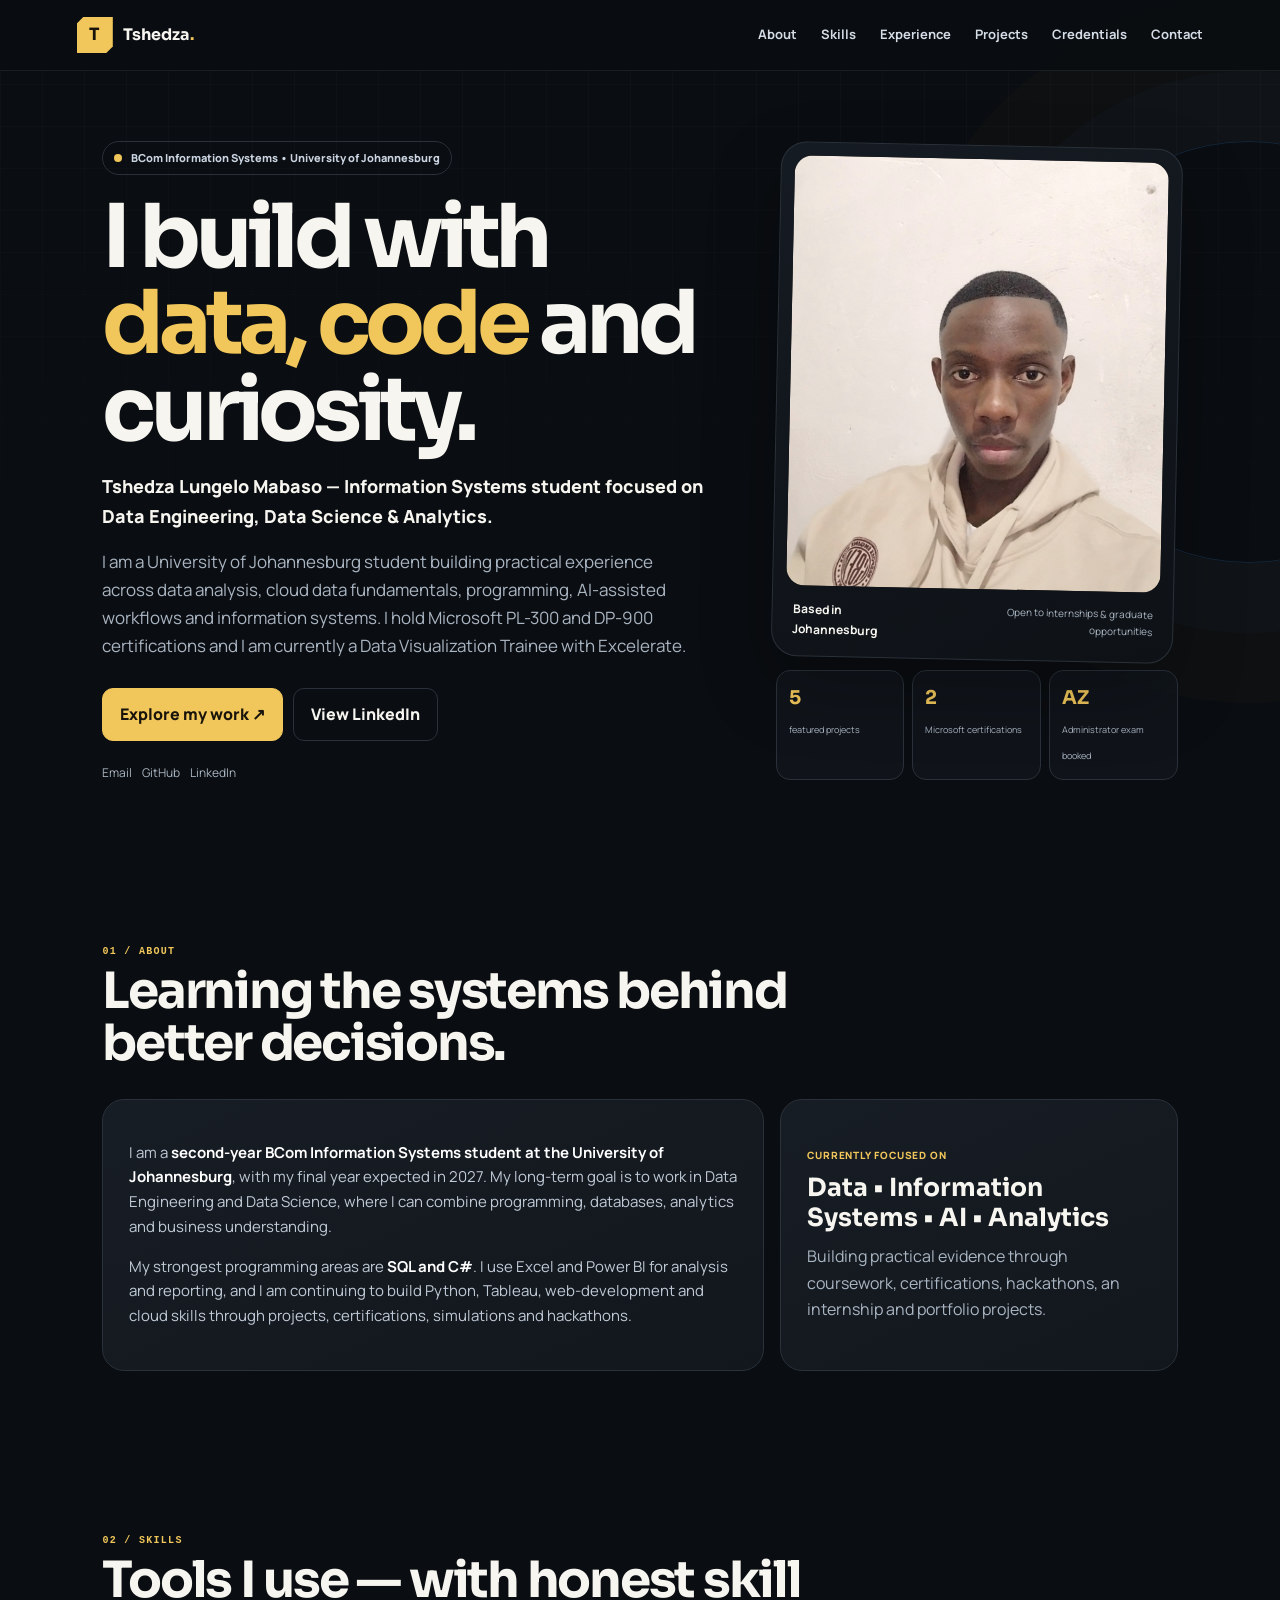
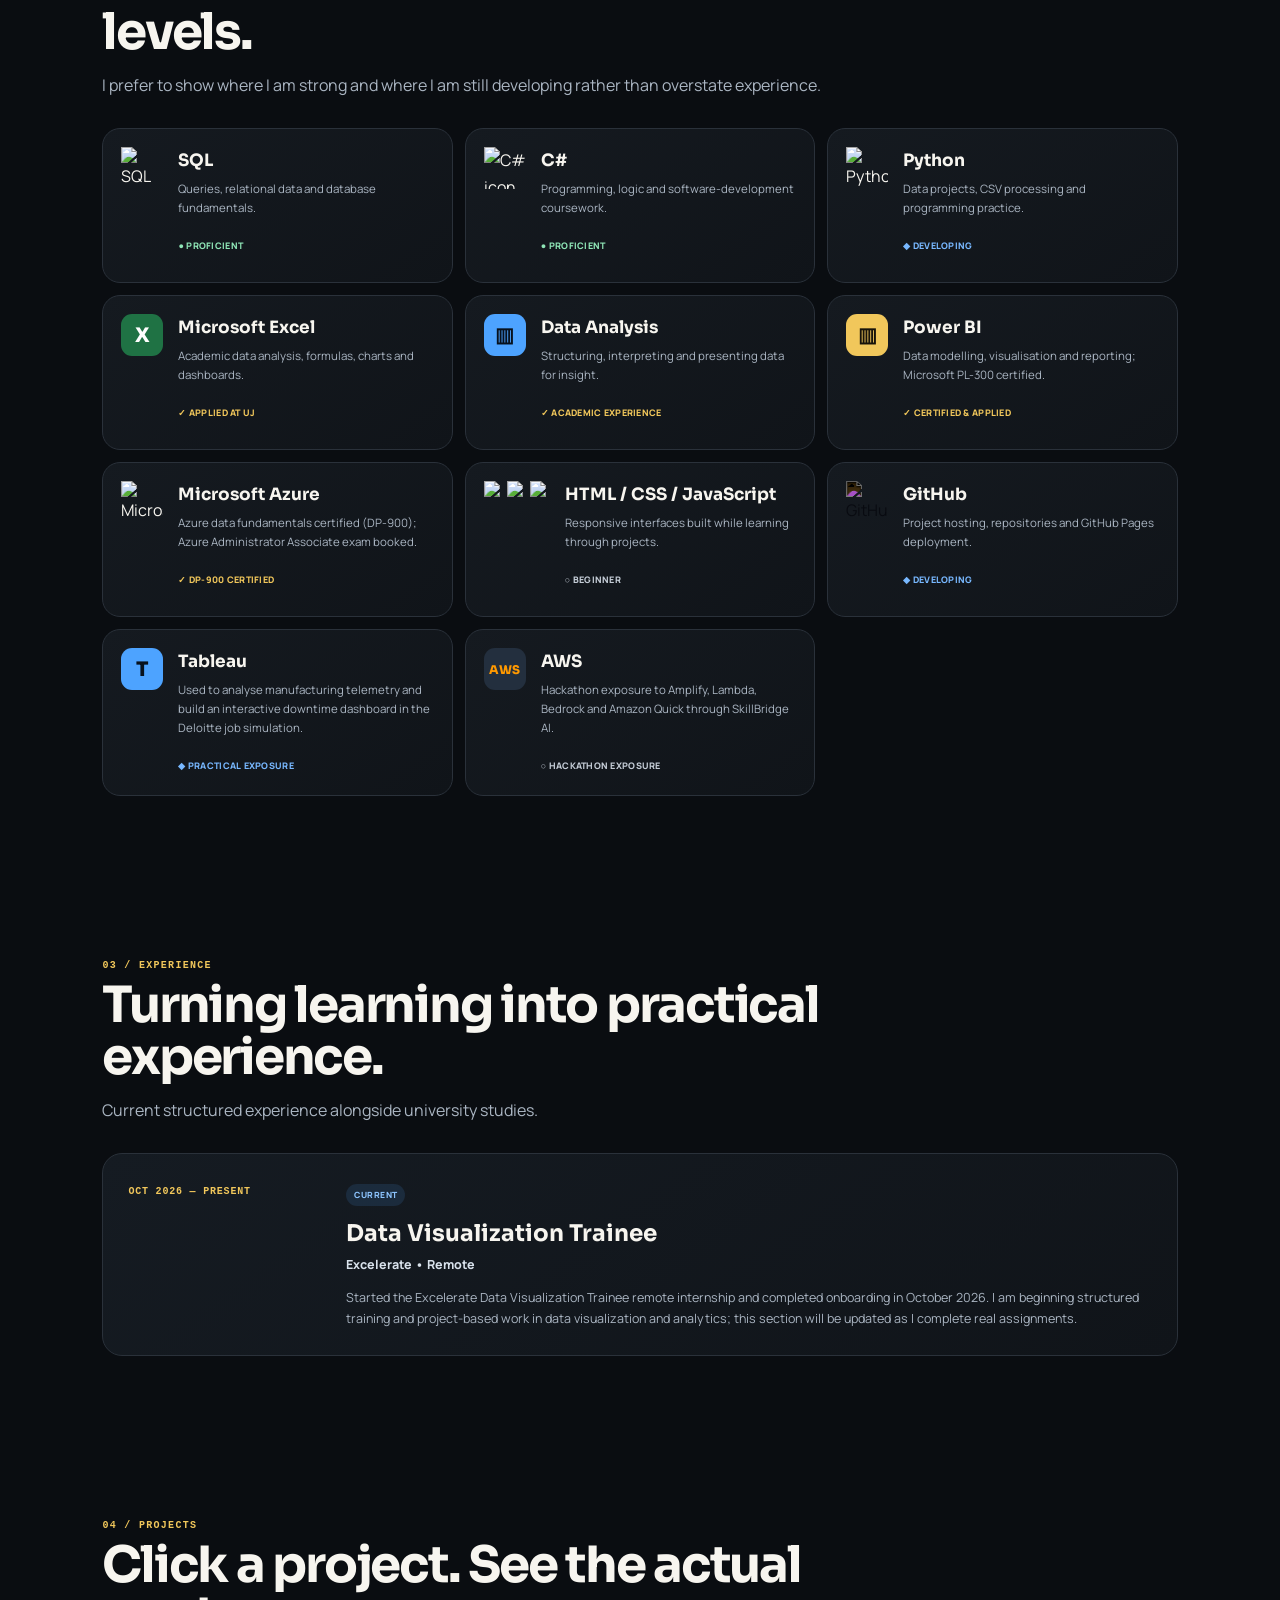
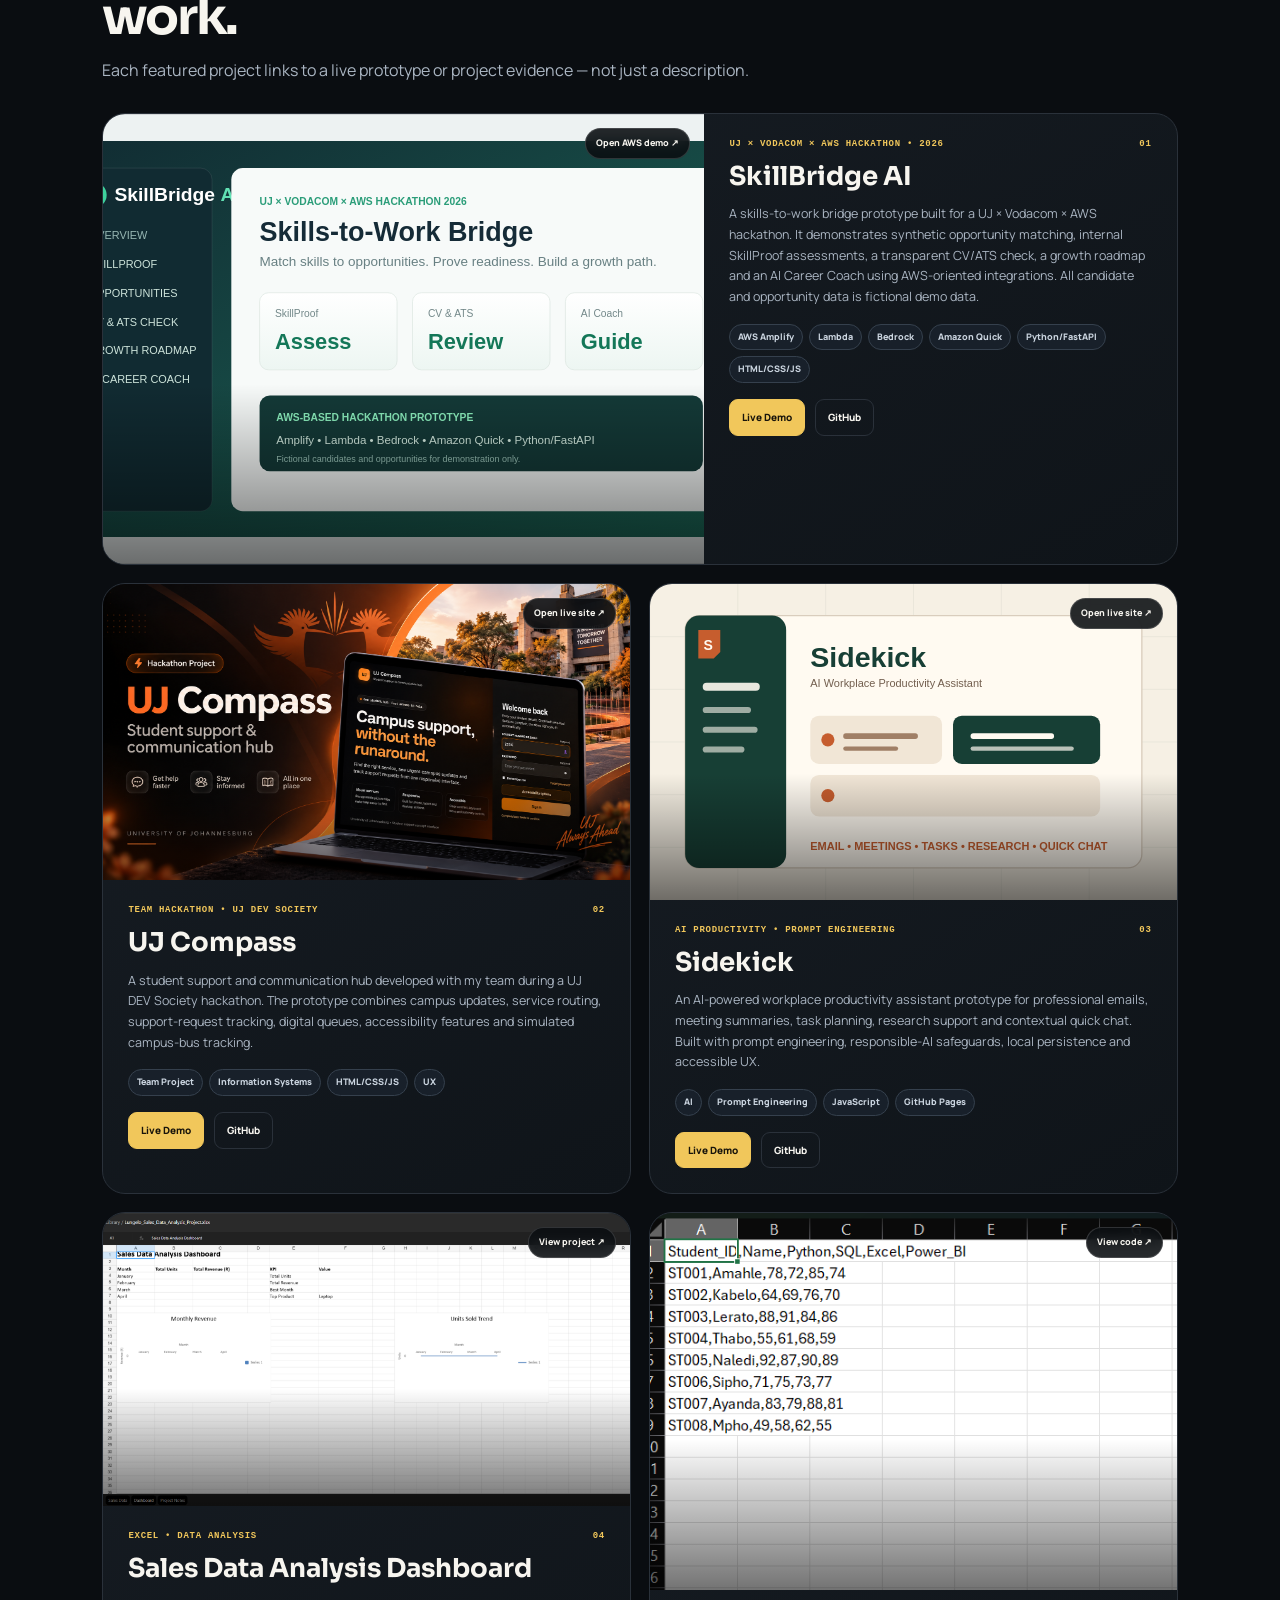
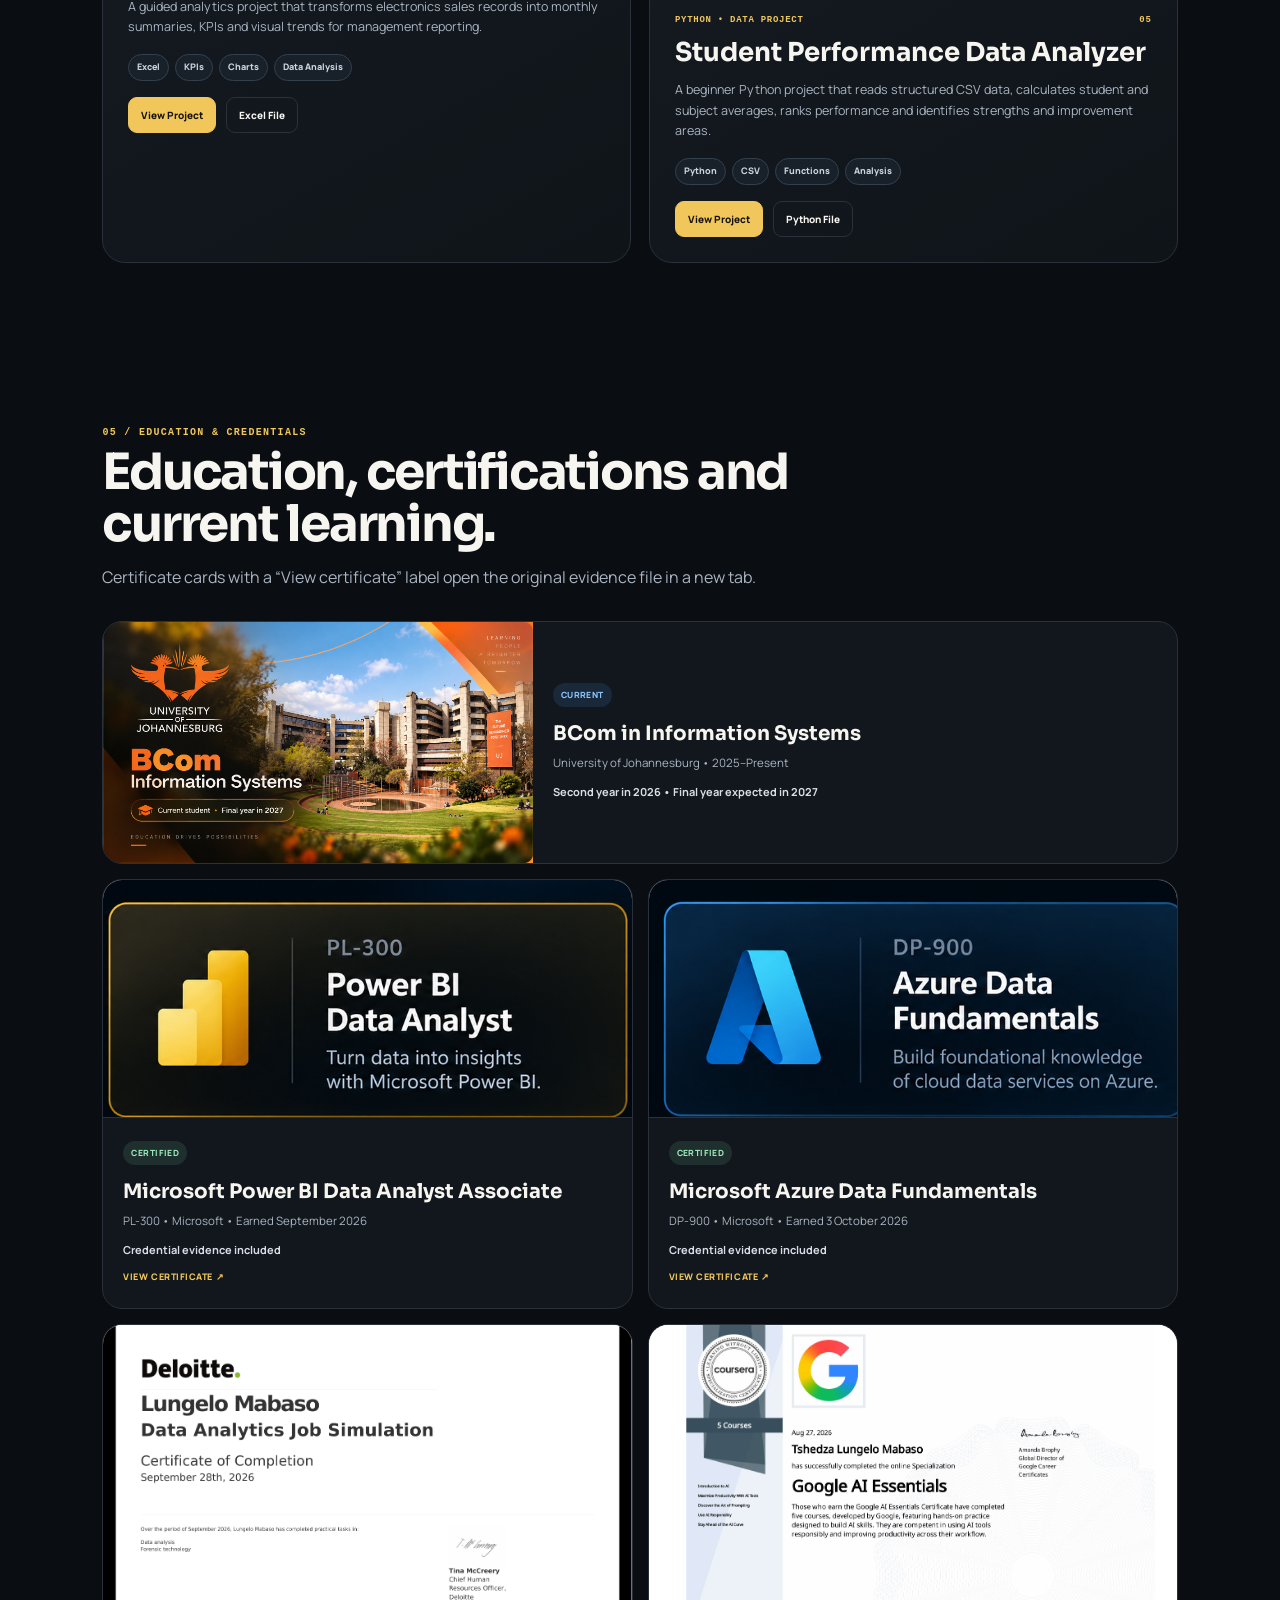
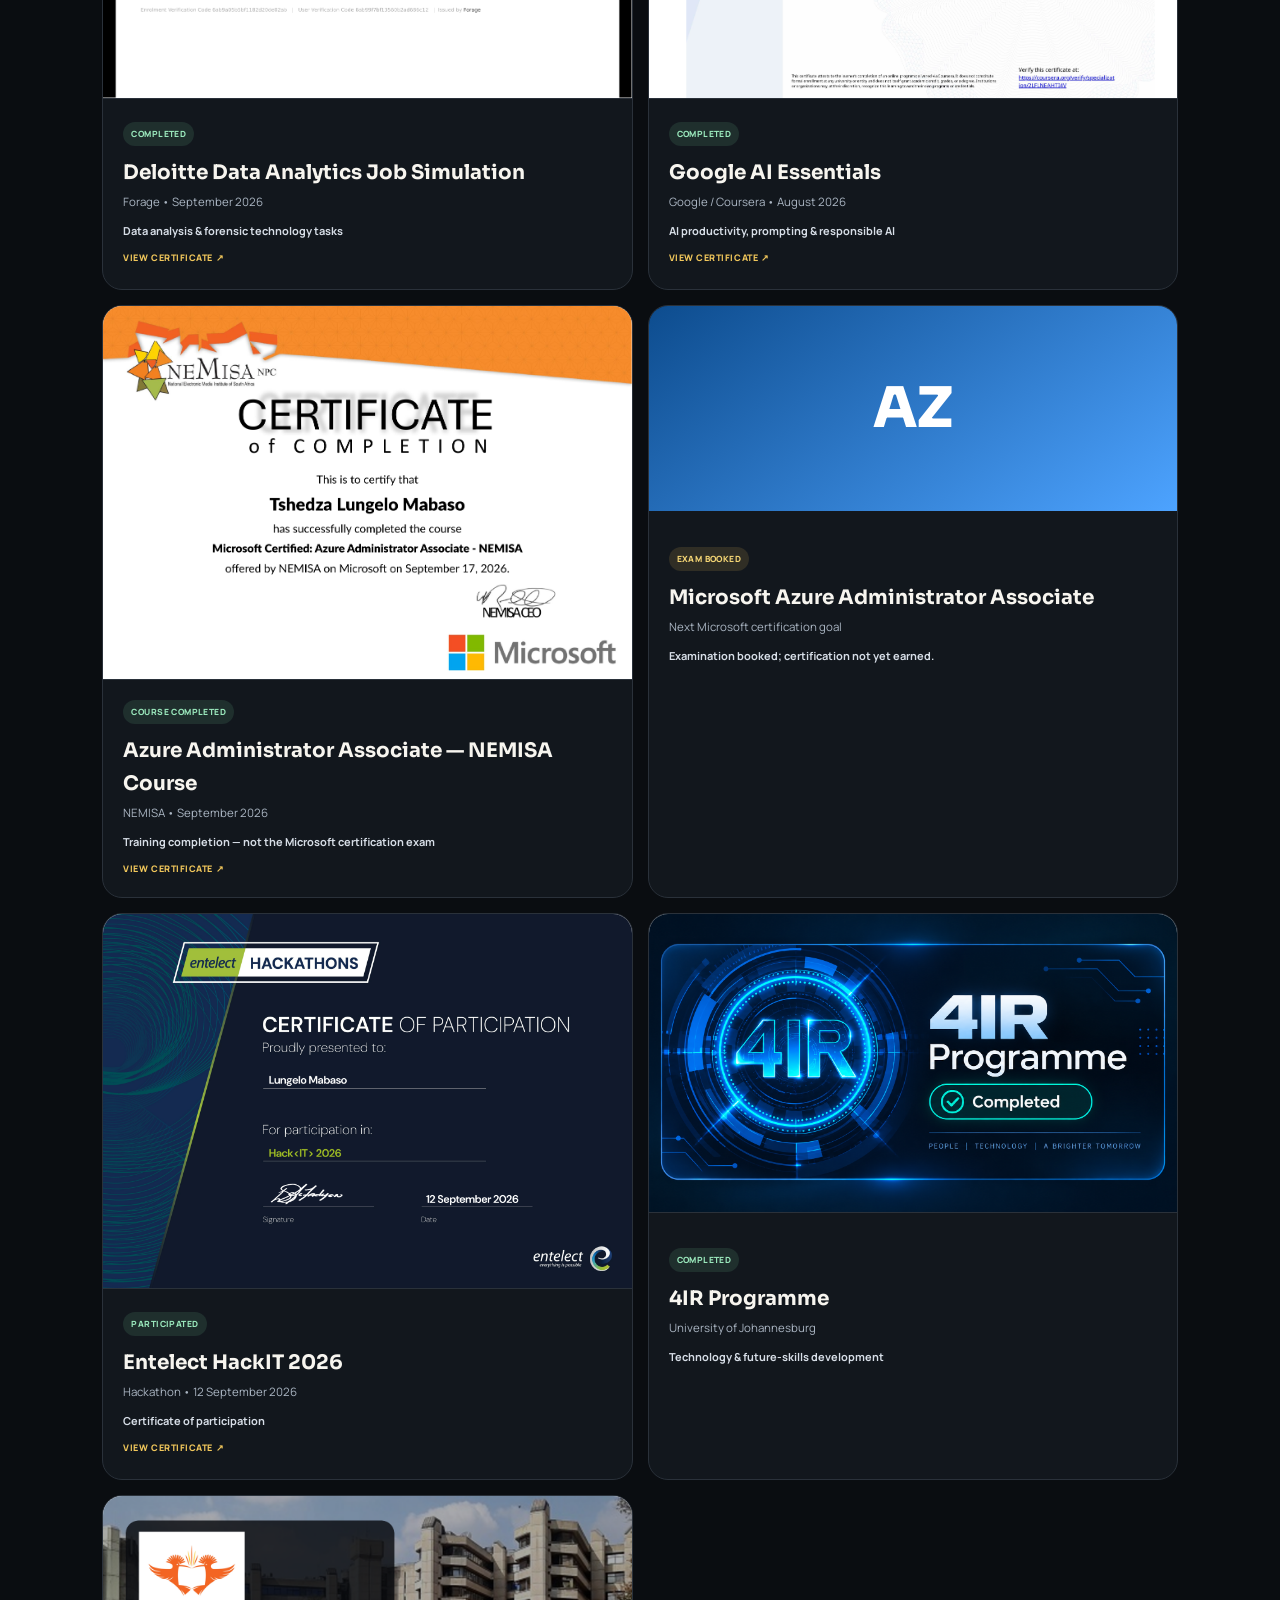
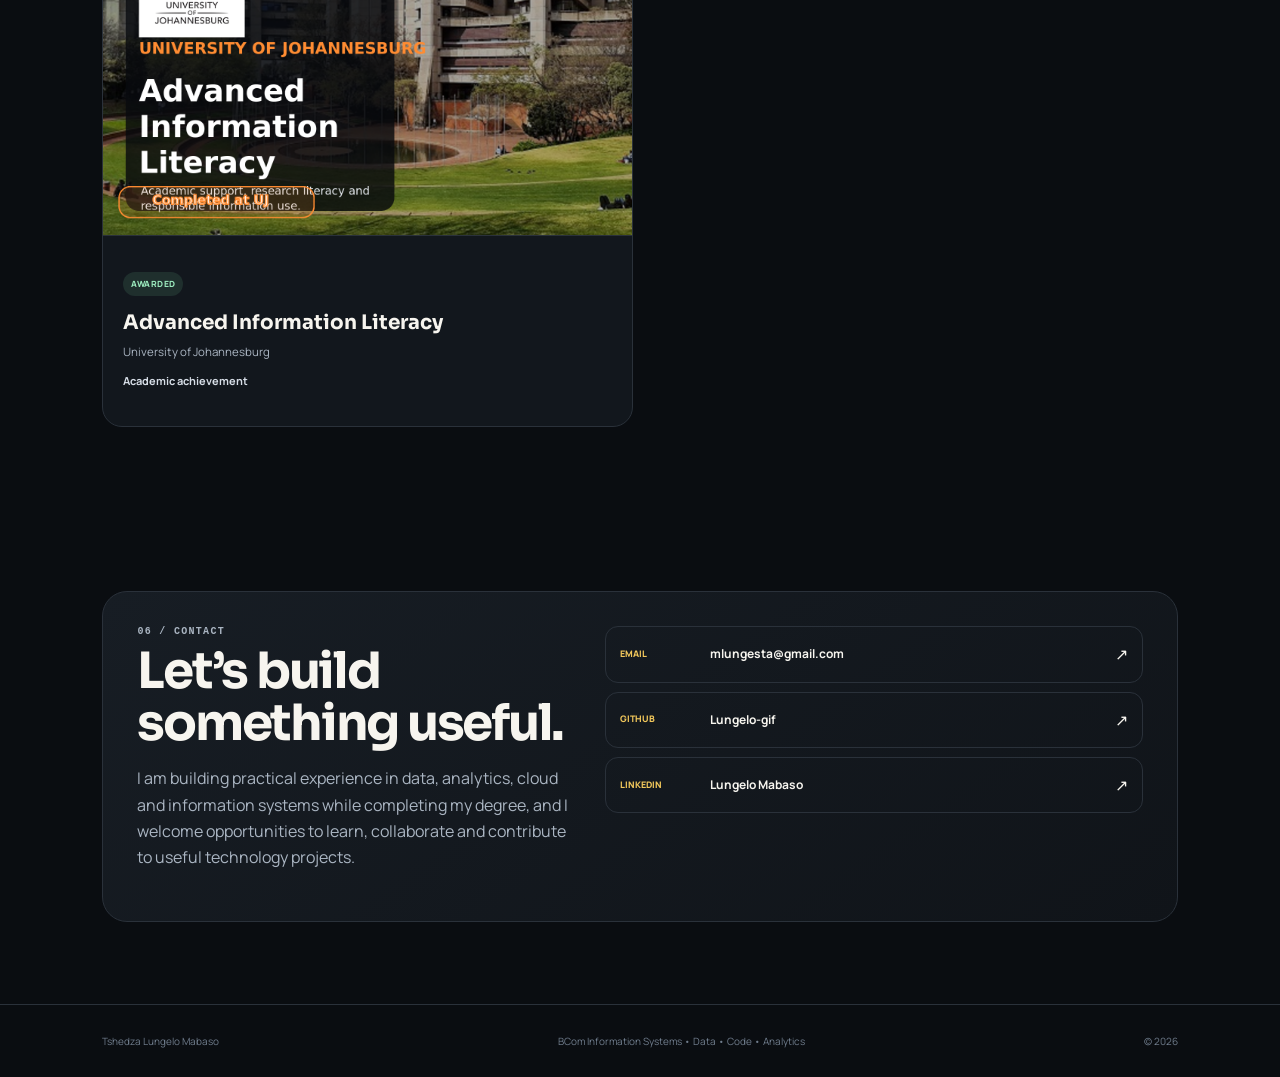
==== index.html @ 4042a11e "Update portfolio with SkillBridge, certifications and internship" ====
<!DOCTYPE html>
<html lang="en">
<head>
<meta charset="UTF-8">
<meta name="viewport" content="width=device-width, initial-scale=1.0">
<meta name="description" content="Portfolio of Tshedza Lungelo Mabaso, BCom Information Systems student and aspiring Data Engineer and Data Scientist.">
<title>Tshedza Lungelo Mabaso | Data & Technology Portfolio</title>
<link rel="preconnect" href="https://fonts.googleapis.com">
<link rel="preconnect" href="https://fonts.gstatic.com" crossorigin>
<link href="https://fonts.googleapis.com/css2?family=Manrope:wght@400;500;600;700;800&family=Sora:wght@600;700&display=swap" rel="stylesheet">
<link rel="stylesheet" href="style.css">
<script defer src="script.js"></script>
</head>
<body>
<div class="page-grid" aria-hidden="true"></div>
<nav class="nav" aria-label="Primary navigation">
  <a class="brand" href="#home" aria-label="Tshedza Lungelo Mabaso home"><span class="brand-mark">T</span><span class="brand-copy">Tshedza<span>.</span></span></a>
  <button class="menu-btn" id="menuBtn" aria-label="Open navigation" aria-expanded="false">☰</button>
  <div class="links" id="navLinks">
    <a href="#about">About</a><a href="#skills">Skills</a><a href="#experience">Experience</a><a href="#projects">Projects</a><a href="#education">Credentials</a><a href="#contact">Contact</a>
  </div>
</nav>

<header class="hero" id="home">
  <div class="hero-text">
    <div class="hero-kicker"><span></span>BCom Information Systems • University of Johannesburg</div>
    <h1>I build with <em>data, code</em> and curiosity.</h1>
    <p class="hero-role">Tshedza Lungelo Mabaso — Information Systems student focused on Data Engineering, Data Science & Analytics.</p>
    <p class="lead">I am a University of Johannesburg student building practical experience across data analysis, cloud data fundamentals, programming, AI-assisted workflows and information systems. I hold Microsoft PL-300 and DP-900 certifications and I am currently a Data Visualization Trainee with Excelerate.</p>
    <div class="hero-actions"><a class="btn" href="#projects">Explore my work ↗</a><a class="btn secondary" href="https://www.linkedin.com/in/lungelo-mabaso-3bb61b306/" target="_blank" rel="noopener">View LinkedIn</a></div>
    <div class="social-row"><a href="mailto:mlungesta@gmail.com">Email</a><a href="https://github.com/Lungelo-gif" target="_blank" rel="noopener">GitHub</a><a href="https://www.linkedin.com/in/lungelo-mabaso-3bb61b306/" target="_blank" rel="noopener">LinkedIn</a></div>
  </div>
  <div class="hero-side">
    <div class="portrait-card"><div class="portrait-frame"><img src="assets/profile.jpg" alt="Tshedza Lungelo Mabaso"></div><div class="portrait-caption"><b>Based in Johannesburg</b><span>Open to internships & graduate opportunities</span></div></div>
    <div class="hero-stats"><div><b>5</b><span>featured projects</span></div><div><b>2</b><span>Microsoft certifications</span></div><div><b>AZ</b><span>Administrator exam booked</span></div></div>
  </div>
</header>

<main>
<section id="about">
  <div class="section-heading"><p class="eyebrow">01 / ABOUT</p><h2>Learning the systems behind better decisions.</h2></div>
  <div class="about-grid"><div class="panel large"><p>I am a <strong>second-year BCom Information Systems student at the University of Johannesburg</strong>, with my final year expected in 2027. My long-term goal is to work in Data Engineering and Data Science, where I can combine programming, databases, analytics and business understanding.</p><p>My strongest programming areas are <strong>SQL and C#</strong>. I use Excel and Power BI for analysis and reporting, and I am continuing to build Python, Tableau, web-development and cloud skills through projects, certifications, simulations and hackathons.</p></div><div class="about-note"><span>Currently focused on</span><b>Data • Information Systems • AI • Analytics</b><p>Building practical evidence through coursework, certifications, hackathons, an internship and portfolio projects.</p></div></div>
</section>

<section id="skills">
  <div class="section-heading"><p class="eyebrow">02 / SKILLS</p><h2>Tools I use — with honest skill levels.</h2><p class="section-copy">I prefer to show where I am strong and where I am still developing rather than overstate experience.</p></div>
  <div class="skills-grid">
    <article class="skill-card"><img src="https://cdn.jsdelivr.net/gh/devicons/devicon@latest/icons/microsoftsqlserver/microsoftsqlserver-original.svg" alt="SQL icon"><div><h3>SQL</h3><p>Queries, relational data and database fundamentals.</p><span class="level strong">● Proficient</span></div></article>
    <article class="skill-card"><img src="https://cdn.jsdelivr.net/gh/devicons/devicon@latest/icons/csharp/csharp-original.svg" alt="C# icon"><div><h3>C#</h3><p>Programming, logic and software-development coursework.</p><span class="level strong">● Proficient</span></div></article>
    <article class="skill-card"><img src="https://cdn.jsdelivr.net/gh/devicons/devicon@latest/icons/python/python-original.svg" alt="Python icon"><div><h3>Python</h3><p>Data projects, CSV processing and programming practice.</p><span class="level developing">◆ Developing</span></div></article>
    <article class="skill-card"><div class="skill-symbol excel">X</div><div><h3>Microsoft Excel</h3><p>Academic data analysis, formulas, charts and dashboards.</p><span class="level applied">✓ Applied at UJ</span></div></article>
    <article class="skill-card"><div class="skill-symbol chart">▥</div><div><h3>Data Analysis</h3><p>Structuring, interpreting and presenting data for insight.</p><span class="level applied">✓ Academic experience</span></div></article>
    <article class="skill-card"><div class="skill-symbol powerbi">▥</div><div><h3>Power BI</h3><p>Data modelling, visualisation and reporting; Microsoft PL-300 certified.</p><span class="level applied">✓ Certified & applied</span></div></article>
    <article class="skill-card"><img src="https://cdn.jsdelivr.net/gh/devicons/devicon@latest/icons/azure/azure-original.svg" alt="Microsoft Azure icon"><div><h3>Microsoft Azure</h3><p>Azure data fundamentals certified (DP-900); Azure Administrator Associate exam booked.</p><span class="level applied">✓ DP-900 certified</span></div></article>
    <article class="skill-card"><div class="web-stack"><img src="https://cdn.jsdelivr.net/gh/devicons/devicon@latest/icons/html5/html5-original.svg" alt="HTML"><img src="https://cdn.jsdelivr.net/gh/devicons/devicon@latest/icons/css3/css3-original.svg" alt="CSS"><img src="https://cdn.jsdelivr.net/gh/devicons/devicon@latest/icons/javascript/javascript-original.svg" alt="JavaScript"></div><div><h3>HTML / CSS / JavaScript</h3><p>Responsive interfaces built while learning through projects.</p><span class="level beginner">○ Beginner</span></div></article>
    <article class="skill-card"><img src="https://cdn.jsdelivr.net/gh/devicons/devicon@latest/icons/github/github-original.svg" alt="GitHub icon" class="invert"><div><h3>GitHub</h3><p>Project hosting, repositories and GitHub Pages deployment.</p><span class="level developing">◆ Developing</span></div></article>
    <article class="skill-card"><div class="skill-symbol chart">T</div><div><h3>Tableau</h3><p>Used to analyse manufacturing telemetry and build an interactive downtime dashboard in the Deloitte job simulation.</p><span class="level developing">◆ Practical exposure</span></div></article>
    <article class="skill-card"><div class="skill-symbol aws">AWS</div><div><h3>AWS</h3><p>Hackathon exposure to Amplify, Lambda, Bedrock and Amazon Quick through SkillBridge AI.</p><span class="level beginner">○ Hackathon exposure</span></div></article>
  </div>
</section>

<section id="experience">
  <div class="section-heading"><p class="eyebrow">03 / EXPERIENCE</p><h2>Turning learning into practical experience.</h2><p class="section-copy">Current structured experience alongside university studies.</p></div>
  <div class="experience-list">
    <article class="experience-card"><div class="experience-time">OCT 2026 — PRESENT</div><div><span class="status current">Current</span><h3>Data Visualization Trainee</h3><p class="experience-org">Excelerate • Remote</p><p>Started the Excelerate Data Visualization Trainee remote internship and completed onboarding in October 2026. I am beginning structured training and project-based work in data visualization and analytics; this section will be updated as I complete real assignments.</p></div></article>
  </div>
</section>

<section id="projects">
  <div class="section-heading"><p class="eyebrow">04 / PROJECTS</p><h2>Click a project. See the actual work.</h2><p class="section-copy">Each featured project links to a live prototype or project evidence — not just a description.</p></div>
  <div class="project-grid">
    <article class="project-card featured"><a class="project-media" href="https://main.dgjytvhyaiz2d.amplifyapp.com" target="_blank" rel="noopener"><img src="assets/project-skillbridge.svg" alt="SkillBridge AI hackathon prototype"><span class="open-chip">Open AWS demo ↗</span></a><div class="project-body"><div class="project-top"><span>UJ × VODACOM × AWS HACKATHON • 2026</span><span>01</span></div><h3>SkillBridge AI</h3><p>A skills-to-work bridge prototype built for a UJ × Vodacom × AWS hackathon. It demonstrates synthetic opportunity matching, internal SkillProof assessments, a transparent CV/ATS check, a growth roadmap and an AI Career Coach using AWS-oriented integrations. All candidate and opportunity data is fictional demo data.</p><div class="badges"><span>AWS Amplify</span><span>Lambda</span><span>Bedrock</span><span>Amazon Quick</span><span>Python/FastAPI</span><span>HTML/CSS/JS</span></div><div class="project-actions"><a href="https://main.dgjytvhyaiz2d.amplifyapp.com" target="_blank" rel="noopener">Live Demo</a><a class="ghost-link" href="https://github.com/Lungelo-gif/skillbridge-ai" target="_blank" rel="noopener">GitHub</a></div></div></article>

    <article class="project-card"><a class="project-media" href="https://lungelo-gif.github.io/uj-compass/" target="_blank" rel="noopener"><img src="assets/project-uj-compass.png" alt="UJ Compass student support prototype"><span class="open-chip">Open live site ↗</span></a><div class="project-body"><div class="project-top"><span>TEAM HACKATHON • UJ DEV SOCIETY</span><span>02</span></div><h3>UJ Compass</h3><p>A student support and communication hub developed with my team during a UJ DEV Society hackathon. The prototype combines campus updates, service routing, support-request tracking, digital queues, accessibility features and simulated campus-bus tracking.</p><div class="badges"><span>Team Project</span><span>Information Systems</span><span>HTML/CSS/JS</span><span>UX</span></div><div class="project-actions"><a href="https://lungelo-gif.github.io/uj-compass/" target="_blank" rel="noopener">Live Demo</a><a class="ghost-link" href="https://github.com/Lungelo-gif/uj-compass" target="_blank" rel="noopener">GitHub</a></div></div></article>

    <article class="project-card"><a class="project-media" href="https://lungelo-gif.github.io/sidekick-ai-productivity-assistant/" target="_blank" rel="noopener"><img src="assets/project-sidekick.svg" alt="Sidekick workplace productivity assistant"><span class="open-chip">Open live site ↗</span></a><div class="project-body"><div class="project-top"><span>AI PRODUCTIVITY • PROMPT ENGINEERING</span><span>03</span></div><h3>Sidekick</h3><p>An AI-powered workplace productivity assistant prototype for professional emails, meeting summaries, task planning, research support and contextual quick chat. Built with prompt engineering, responsible-AI safeguards, local persistence and accessible UX.</p><div class="badges"><span>AI</span><span>Prompt Engineering</span><span>JavaScript</span><span>GitHub Pages</span></div><div class="project-actions"><a href="https://lungelo-gif.github.io/sidekick-ai-productivity-assistant/" target="_blank" rel="noopener">Live Demo</a><a class="ghost-link" href="https://github.com/Lungelo-gif/sidekick-ai-productivity-assistant" target="_blank" rel="noopener">GitHub</a></div></div></article>

    <article class="project-card"><a class="project-media" href="projects/sales-dashboard.html"><img src="assets/sales-dashboard-preview.png" alt="Excel sales analysis dashboard"><span class="open-chip">View project ↗</span></a><div class="project-body"><div class="project-top"><span>EXCEL • DATA ANALYSIS</span><span>04</span></div><h3>Sales Data Analysis Dashboard</h3><p>A guided analytics project that transforms electronics sales records into monthly summaries, KPIs and visual trends for management reporting.</p><div class="badges"><span>Excel</span><span>KPIs</span><span>Charts</span><span>Data Analysis</span></div><div class="project-actions"><a href="projects/sales-dashboard.html">View Project</a><a class="ghost-link" href="projects/sales-dashboard/Lungelo_Sales_Data_Analysis_Project.xlsx">Excel File</a></div></div></article>

    <article class="project-card"><a class="project-media" href="projects/student-analyzer.html"><img src="assets/student-analyzer-data-preview.png" alt="Student performance analyzer data preview"><span class="open-chip">View code ↗</span></a><div class="project-body"><div class="project-top"><span>PYTHON • DATA PROJECT</span><span>05</span></div><h3>Student Performance Data Analyzer</h3><p>A beginner Python project that reads structured CSV data, calculates student and subject averages, ranks performance and identifies strengths and improvement areas.</p><div class="badges"><span>Python</span><span>CSV</span><span>Functions</span><span>Analysis</span></div><div class="project-actions"><a href="projects/student-analyzer.html">View Project</a><a class="ghost-link" href="projects/student-analyzer/student_analyzer.py">Python File</a></div></div></article>
  </div>
</section>

<section id="education">
  <div class="section-heading"><p class="eyebrow">05 / EDUCATION & CREDENTIALS</p><h2>Education, certifications and current learning.</h2><p class="section-copy">Certificate cards with a “View certificate” label open the original evidence file in a new tab.</p></div>
  <div class="credential-grid">
    <article class="credential-card wide"><img src="assets/education-uj.png" alt="University of Johannesburg education card"><div class="credential-copy"><span class="status current">Current</span><h3>BCom in Information Systems</h3><p>University of Johannesburg • 2025–Present</p><b>Second year in 2026 • Final year expected in 2027</b></div></article>

    <a class="credential-card credential-link" href="certificates/microsoft-pl300-power-bi-data-analyst-associate.pdf" target="_blank" rel="noopener"><img src="assets/credential-pl300.png" alt="Microsoft Power BI Data Analyst Associate credential"><div class="credential-copy"><span class="status complete">Certified</span><h3>Microsoft Power BI Data Analyst Associate</h3><p>PL-300 • Microsoft • Earned September 2026</p><b>Credential evidence included</b><span class="view-proof">View certificate ↗</span></div></a>

    <a class="credential-card credential-link" href="certificates/microsoft-dp900-azure-data-fundamentals.pdf" target="_blank" rel="noopener"><img src="assets/credential-dp900.png" alt="Microsoft Azure Data Fundamentals credential"><div class="credential-copy"><span class="status complete">Certified</span><h3>Microsoft Azure Data Fundamentals</h3><p>DP-900 • Microsoft • Earned 3 October 2026</p><b>Credential evidence included</b><span class="view-proof">View certificate ↗</span></div></a>

    <a class="credential-card credential-link" href="certificates/deloitte-data-analytics-job-simulation.pdf" target="_blank" rel="noopener"><img src="assets/credential-deloitte.png" alt="Deloitte Data Analytics Job Simulation certificate"><div class="credential-copy"><span class="status complete">Completed</span><h3>Deloitte Data Analytics Job Simulation</h3><p>Forage • September 2026</p><b>Data analysis & forensic technology tasks</b><span class="view-proof">View certificate ↗</span></div></a>

    <a class="credential-card credential-link" href="certificates/google-ai-essentials-professional-certificate.pdf" target="_blank" rel="noopener"><img src="assets/credential-google-ai.png" alt="Google AI Essentials professional certificate"><div class="credential-copy"><span class="status complete">Completed</span><h3>Google AI Essentials</h3><p>Google / Coursera • August 2026</p><b>AI productivity, prompting & responsible AI</b><span class="view-proof">View certificate ↗</span></div></a>

    <a class="credential-card credential-link" href="certificates/nemisa-azure-administrator-associate-course.pdf" target="_blank" rel="noopener"><img src="assets/credential-nemisa-azadmin.png" alt="NEMISA Azure Administrator Associate course certificate"><div class="credential-copy"><span class="status complete">Course completed</span><h3>Azure Administrator Associate — NEMISA Course</h3><p>NEMISA • September 2026</p><b>Training completion — not the Microsoft certification exam</b><span class="view-proof">View certificate ↗</span></div></a>

    <article class="credential-card exam-card"><div class="exam-icon">AZ</div><div class="credential-copy"><span class="status progress">Exam booked</span><h3>Microsoft Azure Administrator Associate</h3><p>Next Microsoft certification goal</p><b>Examination booked; certification not yet earned.</b></div></article>

    <a class="credential-card credential-link" href="certificates/entelect-hackit-2026-participation.png" target="_blank" rel="noopener"><img src="assets/credential-hackit.png" alt="Entelect HackIT 2026 certificate of participation"><div class="credential-copy"><span class="status complete">Participated</span><h3>Entelect HackIT 2026</h3><p>Hackathon • 12 September 2026</p><b>Certificate of participation</b><span class="view-proof">View certificate ↗</span></div></a>

    <article class="credential-card"><img src="assets/credential-4ir.png" alt="4IR programme completed badge"><div class="credential-copy"><span class="status complete">Completed</span><h3>4IR Programme</h3><p>University of Johannesburg</p><b>Technology & future-skills development</b></div></article>
    <article class="credential-card"><img src="assets/credential-ail.png" alt="Advanced Information Literacy card"><div class="credential-copy"><span class="status complete">Awarded</span><h3>Advanced Information Literacy</h3><p>University of Johannesburg</p><b>Academic achievement</b></div></article>
  </div>
</section>

<section id="contact"><div class="contact-panel"><div><p class="eyebrow">06 / CONTACT</p><h2>Let’s build something useful.</h2><p>I am building practical experience in data, analytics, cloud and information systems while completing my degree, and I welcome opportunities to learn, collaborate and contribute to useful technology projects.</p></div><div class="contact-links"><a href="mailto:mlungesta@gmail.com"><span>Email</span><b>mlungesta@gmail.com</b>↗</a><a href="https://github.com/Lungelo-gif" target="_blank" rel="noopener"><span>GitHub</span><b>Lungelo-gif</b>↗</a><a href="https://www.linkedin.com/in/lungelo-mabaso-3bb61b306/" target="_blank" rel="noopener"><span>LinkedIn</span><b>Lungelo Mabaso</b>↗</a></div></div></section>
</main>
<footer><span>Tshedza Lungelo Mabaso</span><span>BCom Information Systems • Data • Code • Analytics</span><span>© 2026</span></footer>
</body></html>
---- style.css ----
*{box-sizing:border-box}:root{--bg:#0a0d11;--bg2:#0f1318;--panel:#12171d;--panel2:#171d24;--line:#2a313a;--text:#f7f5ef;--muted:#aab5c2;--gold:#f1c75b;--blue:#4da3ff;--green:#78d8a7;--red:#ff8f78}html{scroll-behavior:smooth}body{margin:0;background:var(--bg);color:var(--text);font-family:Manrope,Segoe UI,Arial,sans-serif;line-height:1.65;overflow-x:hidden}.page-grid{position:fixed;inset:0;z-index:-1;pointer-events:none;background-image:linear-gradient(rgba(255,255,255,.025) 1px,transparent 1px),linear-gradient(90deg,rgba(255,255,255,.025) 1px,transparent 1px);background-size:42px 42px;mask-image:linear-gradient(to bottom,black,transparent 72%)}a{color:inherit}.nav{display:flex;align-items:center;justify-content:space-between;padding:17px 6%;position:sticky;top:0;z-index:50;background:rgba(10,13,17,.86);backdrop-filter:blur(18px);border-bottom:1px solid rgba(255,255,255,.07)}.brand{display:flex;align-items:center;gap:10px;text-decoration:none;font-family:Sora,sans-serif;font-weight:700}.brand-mark{display:grid;place-items:center;width:36px;height:36px;background:var(--gold);color:#17130a;clip-path:polygon(18% 0,100% 0,100% 82%,82% 100%,0 100%,0 18%);font-size:17px}.brand-copy span{color:var(--gold)}.links{display:flex;gap:24px}.links a{font-size:13px;color:#d4dce6;text-decoration:none;font-weight:700}.links a:hover{color:var(--gold)}.menu-btn{display:none;border:1px solid var(--line);background:var(--panel);color:var(--text);border-radius:10px;padding:8px 11px;font-size:18px}.hero{min-height:88vh;display:grid;grid-template-columns:1.2fr .8fr;gap:70px;align-items:center;padding:70px 8% 80px;position:relative}.hero::before{content:"";position:absolute;width:420px;height:420px;border:1px solid rgba(77,163,255,.16);border-radius:50%;right:-180px;top:70px;box-shadow:0 0 0 70px rgba(77,163,255,.025),0 0 0 140px rgba(241,199,91,.018);z-index:-1}.hero-kicker{display:inline-flex;align-items:center;gap:9px;border:1px solid var(--line);border-radius:999px;padding:7px 11px;color:#cbd5e2;font-size:11px;font-weight:800}.hero-kicker span{width:8px;height:8px;border-radius:50%;background:var(--gold)}h1,h2,h3{font-family:Sora,Manrope,sans-serif}.hero h1{font-size:clamp(50px,7vw,88px);line-height:.98;letter-spacing:-.06em;margin:20px 0 18px;max-width:940px}.hero h1 em{font-style:normal;color:var(--gold)}.hero-role{font-size:18px;font-weight:800;margin:0 0 10px}.lead{font-size:17px;color:var(--muted);max-width:760px}.hero-actions,.social-row,.project-actions{display:flex;gap:10px;flex-wrap:wrap}.hero-actions{margin-top:28px}.btn,.project-actions a{display:inline-flex;align-items:center;justify-content:center;padding:12px 17px;border-radius:11px;background:var(--gold);color:#18140b;text-decoration:none;font-weight:850;border:1px solid var(--gold)}.btn.secondary,.project-actions a.ghost-link{background:transparent;color:var(--text);border-color:var(--line)}.social-row{margin-top:22px}.social-row a{font-size:12px;color:var(--muted);text-decoration:none;border-bottom:1px solid transparent}.social-row a:hover{color:var(--gold);border-color:var(--gold)}.hero-side{max-width:450px;justify-self:end;width:100%}.portrait-card{border:1px solid var(--line);background:linear-gradient(160deg,#151b22,#0e1217);padding:13px;border-radius:26px;transform:rotate(1.2deg);box-shadow:0 30px 70px rgba(0,0,0,.25)}.portrait-frame{height:430px;overflow:hidden;border-radius:18px;background:#111}.portrait-frame img{width:100%;height:100%;object-fit:cover;display:block;filter:saturate(.9) contrast(1.04)}.portrait-caption{display:flex;justify-content:space-between;gap:16px;padding:14px 7px 3px}.portrait-caption b,.portrait-caption span{display:block}.portrait-caption b{font-size:12px}.portrait-caption span{font-size:10px;color:var(--muted);text-align:right}.hero-stats{display:grid;grid-template-columns:repeat(3,1fr);gap:8px;margin-top:10px}.hero-stats div{border:1px solid var(--line);background:rgba(18,23,29,.85);border-radius:14px;padding:12px}.hero-stats b{font-family:Sora,sans-serif;font-size:19px;color:var(--gold);display:block}.hero-stats span{font-size:9px;color:var(--muted)}main section{padding:82px 8%;scroll-margin-top:70px}.section-heading{max-width:840px;margin-bottom:30px}.eyebrow{color:var(--gold);font:800 10px ui-monospace,monospace;letter-spacing:.13em;margin:0 0 8px}.section-heading h2,.contact-panel h2{font-size:clamp(31px,4vw,50px);line-height:1.04;letter-spacing:-.045em;margin:0 0 14px}.section-copy{color:var(--muted);margin:0}.about-grid{display:grid;grid-template-columns:1.25fr .75fr;gap:16px}.panel,.about-note{border:1px solid var(--line);background:linear-gradient(155deg,var(--panel2),var(--panel));border-radius:22px;padding:26px}.panel p{color:#c0cad6;font-size:15px}.panel strong{color:#fff}.about-note{display:flex;flex-direction:column;justify-content:center}.about-note>span{color:var(--gold);font-size:10px;font-weight:850;text-transform:uppercase;letter-spacing:.08em}.about-note>b{font:700 25px/1.2 Sora,sans-serif;margin:10px 0}.about-note p{color:var(--muted);margin:0}.skills-grid{display:grid;grid-template-columns:repeat(3,minmax(0,1fr));gap:12px}.skill-card{display:flex;gap:15px;align-items:flex-start;border:1px solid var(--line);background:linear-gradient(145deg,#151a20,#101419);border-radius:18px;padding:18px;min-height:155px;transition:.2s}.skill-card:hover{transform:translateY(-3px);border-color:rgba(241,199,91,.42)}.skill-card>img,.skill-symbol{width:42px;height:42px;object-fit:contain;flex:0 0 42px}.skill-card .invert{filter:invert(1)}.skill-symbol{display:grid;place-items:center;border-radius:11px;font:800 20px Sora,sans-serif}.excel{background:#1f7244;color:#fff}.chart{background:#4da3ff;color:#07111d}.powerbi{background:#f1c75b;color:#17130a}.web-stack{display:grid;grid-template-columns:repeat(3,20px);gap:3px;width:66px;flex:0 0 66px}.web-stack img{width:20px;height:20px}.skill-card h3{margin:0 0 5px;font-size:17px}.skill-card p{margin:0 0 12px;color:var(--muted);font-size:11.5px}.level{font-size:9px;font-weight:850;letter-spacing:.03em;text-transform:uppercase}.level.strong{color:#8fe6b7}.level.developing{color:#78b8ff}.level.applied{color:#f1c75b}.level.beginner{color:#c4ccd6}.project-grid{display:grid;grid-template-columns:repeat(2,minmax(0,1fr));gap:18px}.project-card{overflow:hidden;border:1px solid var(--line);background:linear-gradient(150deg,var(--panel2),#0f1419);border-radius:23px;transition:.22s}.project-card:hover{transform:translateY(-4px);border-color:rgba(241,199,91,.42);box-shadow:0 26px 55px rgba(0,0,0,.22)}.project-card.featured{grid-column:1/-1;display:grid;grid-template-columns:1.12fr .88fr}.project-card.featured .project-media{min-height:450px}.project-media{position:relative;display:block;min-height:290px;overflow:hidden;background:#0d1116}.project-media img{width:100%;height:100%;min-height:inherit;object-fit:cover;display:block;transition:.35s}.project-media:hover img{transform:scale(1.025)}.project-media::after{content:"";position:absolute;inset:0;background:linear-gradient(180deg,transparent 60%,rgba(0,0,0,.55))}.open-chip{position:absolute;right:14px;top:14px;z-index:2;background:rgba(10,13,17,.88);border:1px solid rgba(255,255,255,.15);backdrop-filter:blur(8px);padding:7px 10px;border-radius:999px;font-size:9px;font-weight:800}.project-body{padding:25px}.project-top{display:flex;justify-content:space-between;gap:10px;color:var(--gold);font:800 9px ui-monospace,monospace;letter-spacing:.08em}.project-body h3{font-size:26px;line-height:1.15;margin:13px 0 8px}.project-body p{color:var(--muted);font-size:12.5px}.badges{display:flex;flex-wrap:wrap;gap:6px;margin:16px 0}.badges span{border:1px solid #35404d;background:#18202a;padding:5px 8px;border-radius:999px;color:#cbd5e0;font-size:9px;font-weight:800}.project-actions a{font-size:10px;padding:9px 12px;border-radius:9px}.credential-grid{display:grid;grid-template-columns:repeat(2,minmax(0,1fr));gap:15px}.credential-card{display:grid;grid-template-columns:190px 1fr;gap:0;overflow:hidden;border:1px solid var(--line);background:var(--panel);border-radius:20px}.credential-card.wide{grid-column:1/-1;grid-template-columns:40% 60%}.credential-card>img{width:100%;height:100%;min-height:205px;object-fit:cover}.credential-copy{padding:20px;display:flex;flex-direction:column;justify-content:center}.credential-copy h3{font-size:20px;margin:10px 0 4px}.credential-copy p{color:var(--muted);font-size:11.5px;margin:0 0 10px}.credential-copy b{font-size:11px;font-weight:700;color:#d7dee7}.status{align-self:flex-start;padding:5px 8px;border-radius:999px;font-size:8.5px;font-weight:850;text-transform:uppercase;letter-spacing:.05em}.status.current{background:rgba(77,163,255,.13);color:#8dc5ff}.status.complete{background:rgba(120,216,167,.12);color:#9ae8bc}.status.progress{background:rgba(241,199,91,.13);color:#f5d675}.contact-panel{display:grid;grid-template-columns:.9fr 1.1fr;gap:28px;align-items:start;border:1px solid var(--line);background:linear-gradient(145deg,#171d24,#101419);border-radius:25px;padding:34px}.contact-panel p{color:var(--muted)}.contact-links{display:grid;gap:9px}.contact-links a{display:grid;grid-template-columns:80px 1fr auto;align-items:center;gap:10px;border:1px solid var(--line);border-radius:13px;padding:14px;text-decoration:none}.contact-links a:hover{border-color:var(--gold)}.contact-links span{font-size:9px;color:var(--gold);font-weight:850;text-transform:uppercase}.contact-links b{font-size:12px}footer{display:flex;justify-content:space-between;gap:16px;flex-wrap:wrap;padding:28px 8%;border-top:1px solid var(--line);color:#707d8d;font-size:10px}:focus-visible{outline:3px solid var(--gold);outline-offset:3px}@media(max-width:1000px){.hero{grid-template-columns:1fr;gap:35px}.hero-side{justify-self:start;max-width:430px}.skills-grid{grid-template-columns:repeat(2,1fr)}.project-card.featured{grid-template-columns:1fr}.project-card.featured .project-media{min-height:320px}.credential-card.wide{grid-template-columns:230px 1fr}}@media(max-width:760px){.nav{padding:14px 5%}.menu-btn{display:block}.links{display:none;position:absolute;top:65px;left:5%;right:5%;flex-direction:column;gap:0;border:1px solid var(--line);background:#12171d;border-radius:15px;padding:8px}.links.show{display:flex}.links a{padding:11px 12px}.hero,main section{padding-left:6%;padding-right:6%}.hero{padding-top:55px;min-height:auto}.portrait-frame{height:360px}.about-grid,.skills-grid,.project-grid,.credential-grid,.contact-panel{grid-template-columns:1fr}.project-card.featured{grid-column:auto}.credential-card,.credential-card.wide{grid-column:auto;grid-template-columns:1fr}.credential-card>img{height:210px}.contact-links a{grid-template-columns:65px 1fr auto}.hero-stats{grid-template-columns:1fr 1fr 1fr}}@media(max-width:480px){.hero h1{font-size:48px}.hero-stats{grid-template-columns:1fr}.skill-card{min-height:auto}.portrait-frame{height:310px}.project-media,.project-card.featured .project-media{min-height:230px}.contact-links a{display:block}.contact-links b{display:block;margin:4px 0}}@media(prefers-reduced-motion:reduce){*{scroll-behavior:auto!important;transition:none!important}}
/* Credential image fix v2 — show full artwork, no side cropping */
.credential-card:not(.wide){
  display:flex;
  flex-direction:column;
  overflow:hidden;
}
.credential-card:not(.wide)>img{
  width:100%;
  height:auto;
  min-height:0;
  max-height:none;
  aspect-ratio:auto;
  object-fit:contain;
  object-position:center;
  display:block;
  padding:0;
  background:#0b1118;
  border-bottom:1px solid var(--line);
}
.credential-card:not(.wide) .credential-copy{
  min-height:190px;
}
.credential-card.wide{
  display:grid;
}
.credential-card.wide>img{
  width:100%;
  height:100%;
  min-height:205px;
  object-fit:cover;
  padding:0;
  border-bottom:0;
}
@media(max-width:760px){
  .credential-card:not(.wide)>img{
    width:100%;
    height:auto;
    aspect-ratio:auto;
    object-fit:contain;
    padding:0;
  }
  .credential-card:not(.wide) .credential-copy{min-height:0}
}

/* October 2026 portfolio update */
.experience-list{display:grid;gap:14px}.experience-card{display:grid;grid-template-columns:190px 1fr;gap:28px;border:1px solid var(--line);background:linear-gradient(145deg,#151b22,#101419);border-radius:20px;padding:25px}.experience-time{font:800 10px ui-monospace,monospace;letter-spacing:.08em;color:var(--gold);padding-top:7px}.experience-card h3{font-size:23px;margin:10px 0 2px}.experience-org{color:#d9e2ec!important;font-weight:750;margin:0 0 10px!important}.experience-card p{color:var(--muted);font-size:12.5px;margin-bottom:0}.credential-link{text-decoration:none;color:inherit;transition:.22s}.credential-link:hover{transform:translateY(-3px);border-color:rgba(241,199,91,.55);box-shadow:0 20px 45px rgba(0,0,0,.2)}.view-proof{font-size:9px;font-weight:850;text-transform:uppercase;letter-spacing:.06em;color:var(--gold);margin-top:11px}.exam-card{grid-template-columns:190px 1fr}.exam-icon{min-height:205px;display:grid;place-items:center;background:linear-gradient(145deg,#0d4c8e,#4da3ff);font:800 56px Sora,sans-serif;color:white}.credential-card>img{object-position:center}.credential-card:not(.wide)>img{background:#fff}@media(max-width:760px){.experience-card{grid-template-columns:1fr;gap:10px}.exam-card{grid-template-columns:1fr}.exam-icon{min-height:160px}}

.aws{background:#232f3e;color:#ff9900;font-size:12px;letter-spacing:.03em}
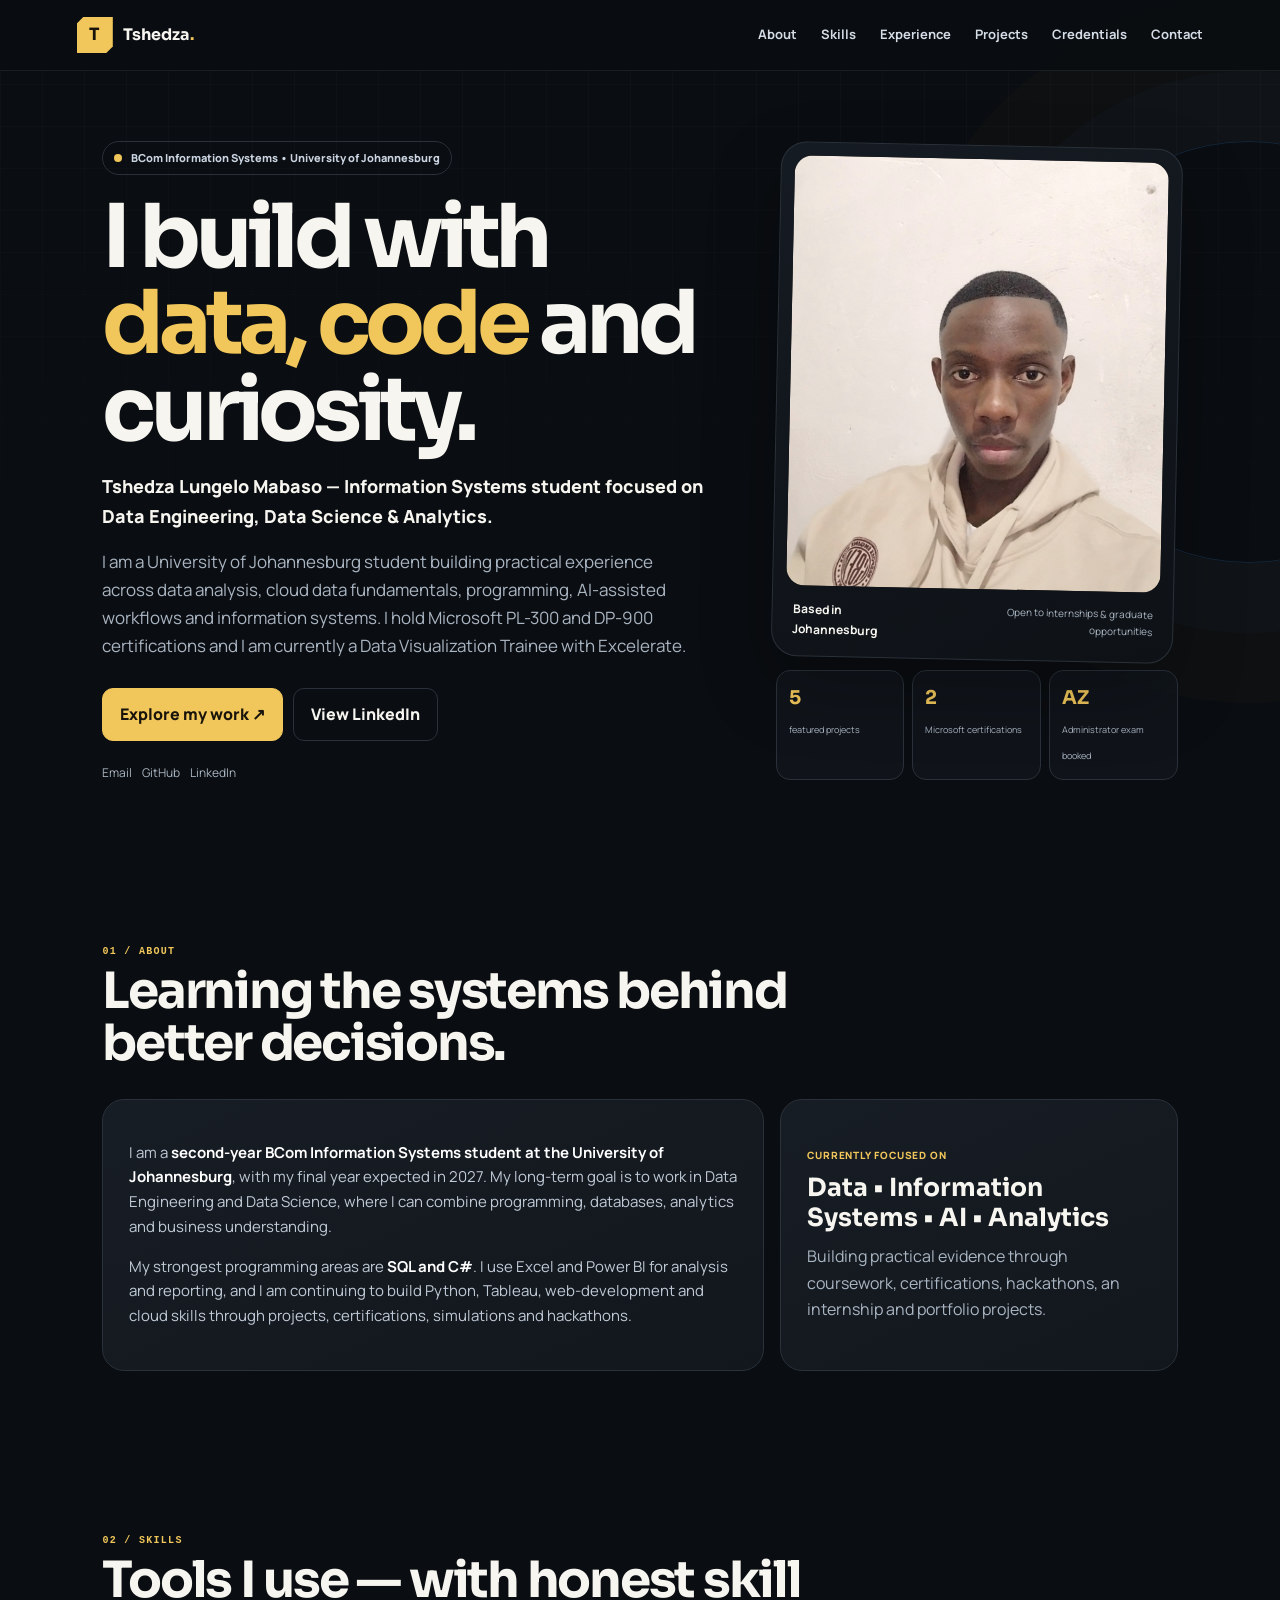
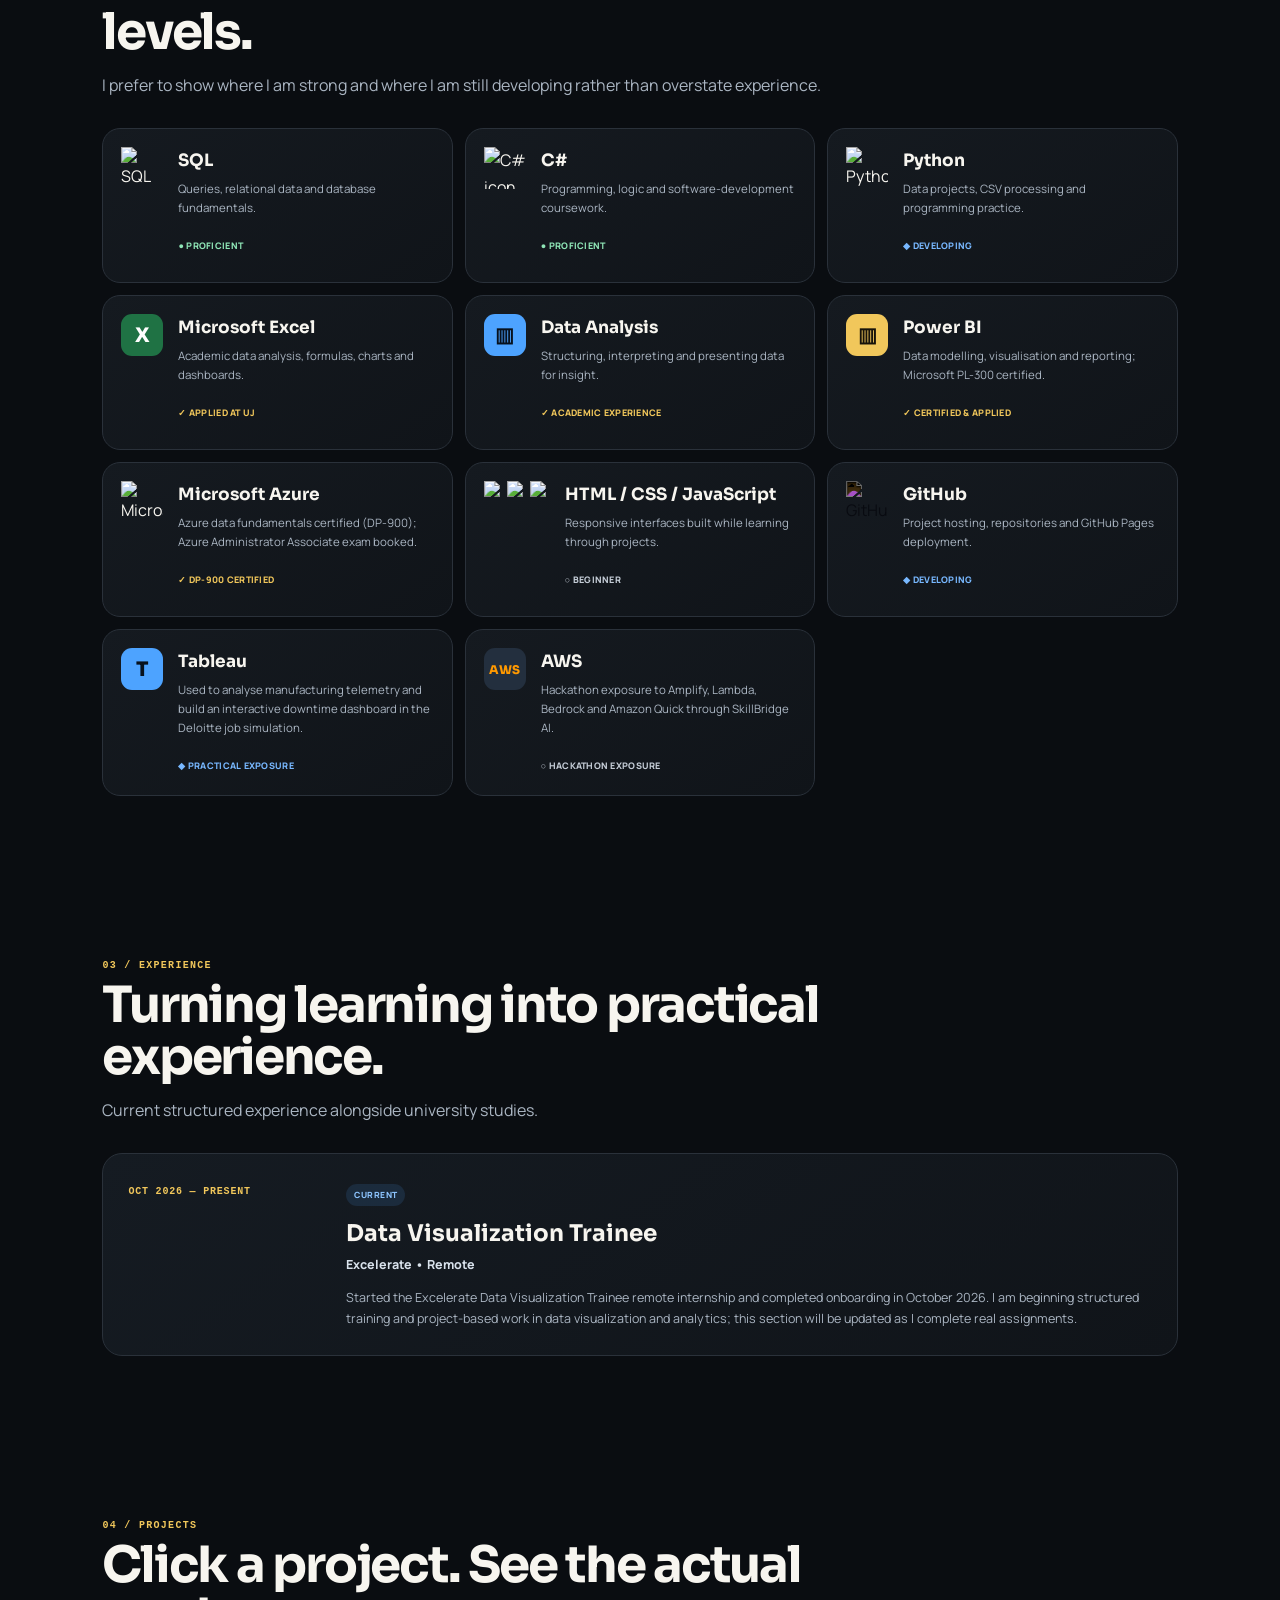
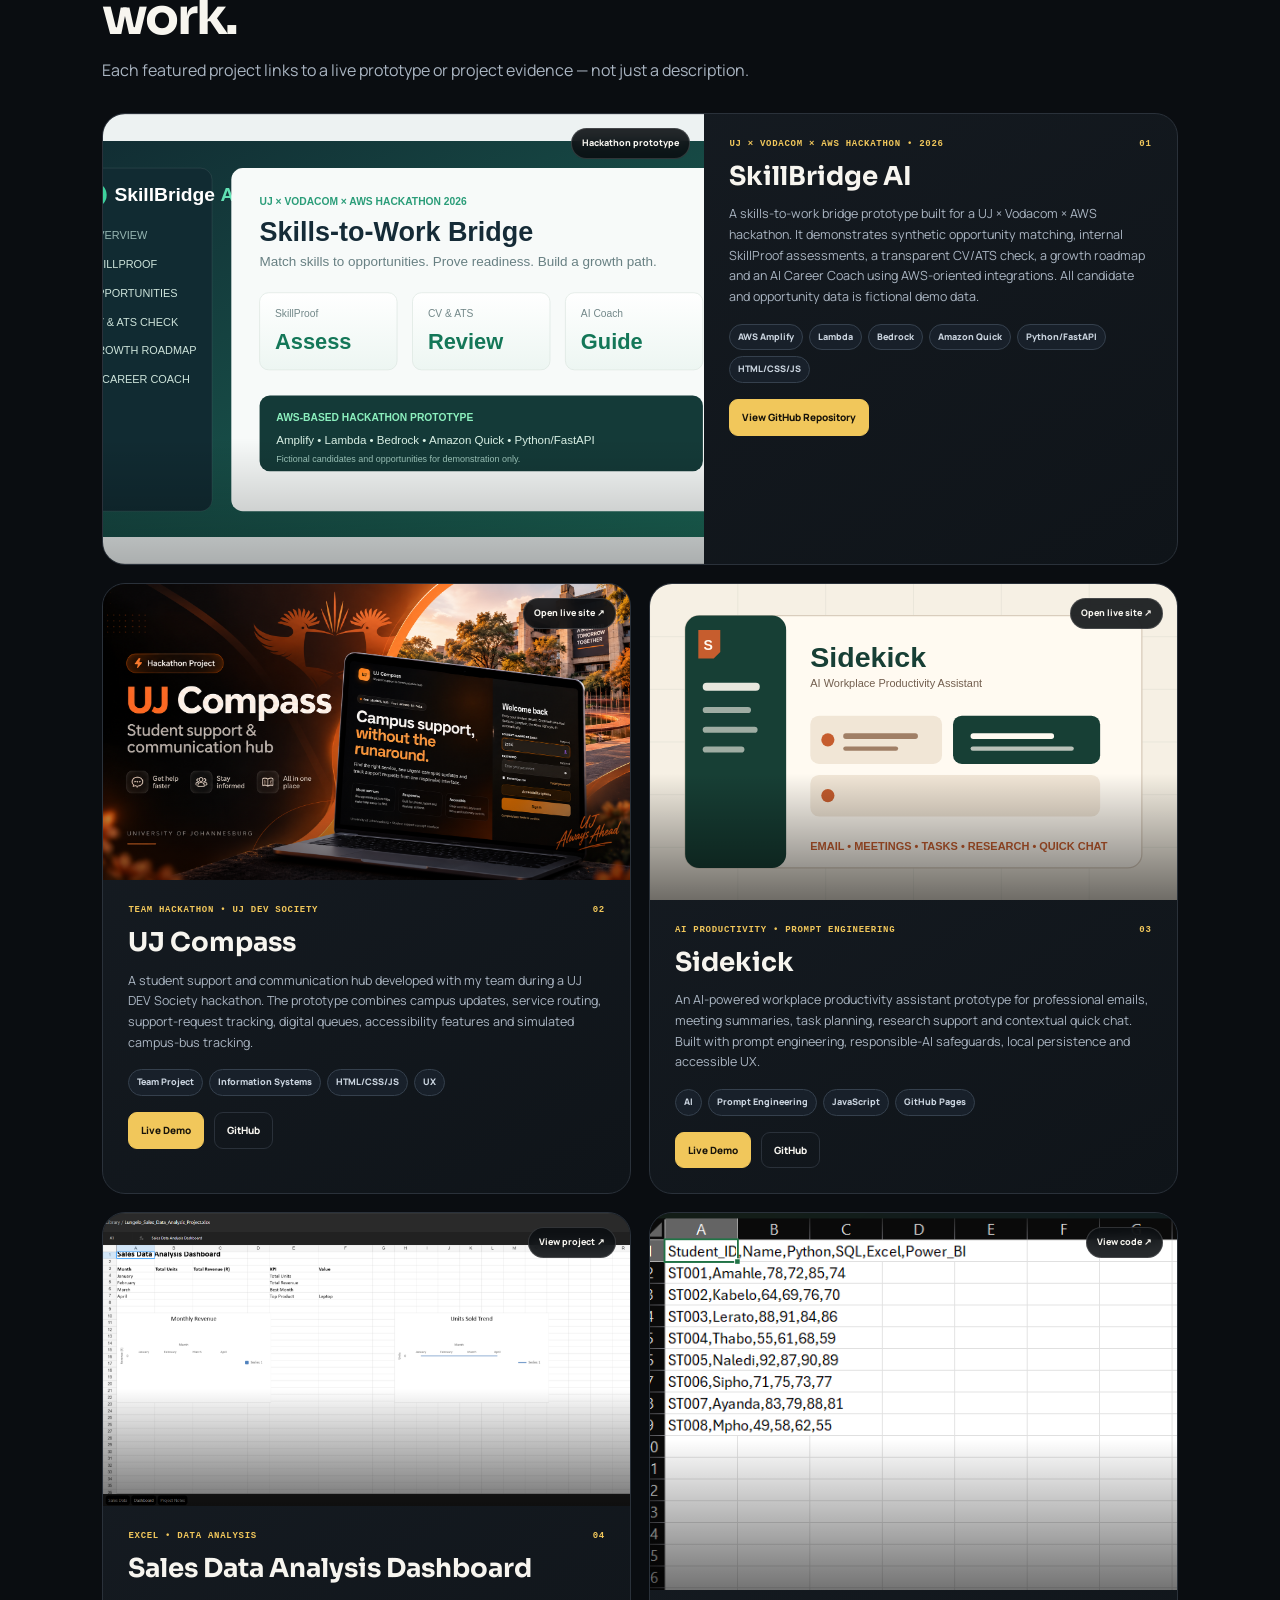
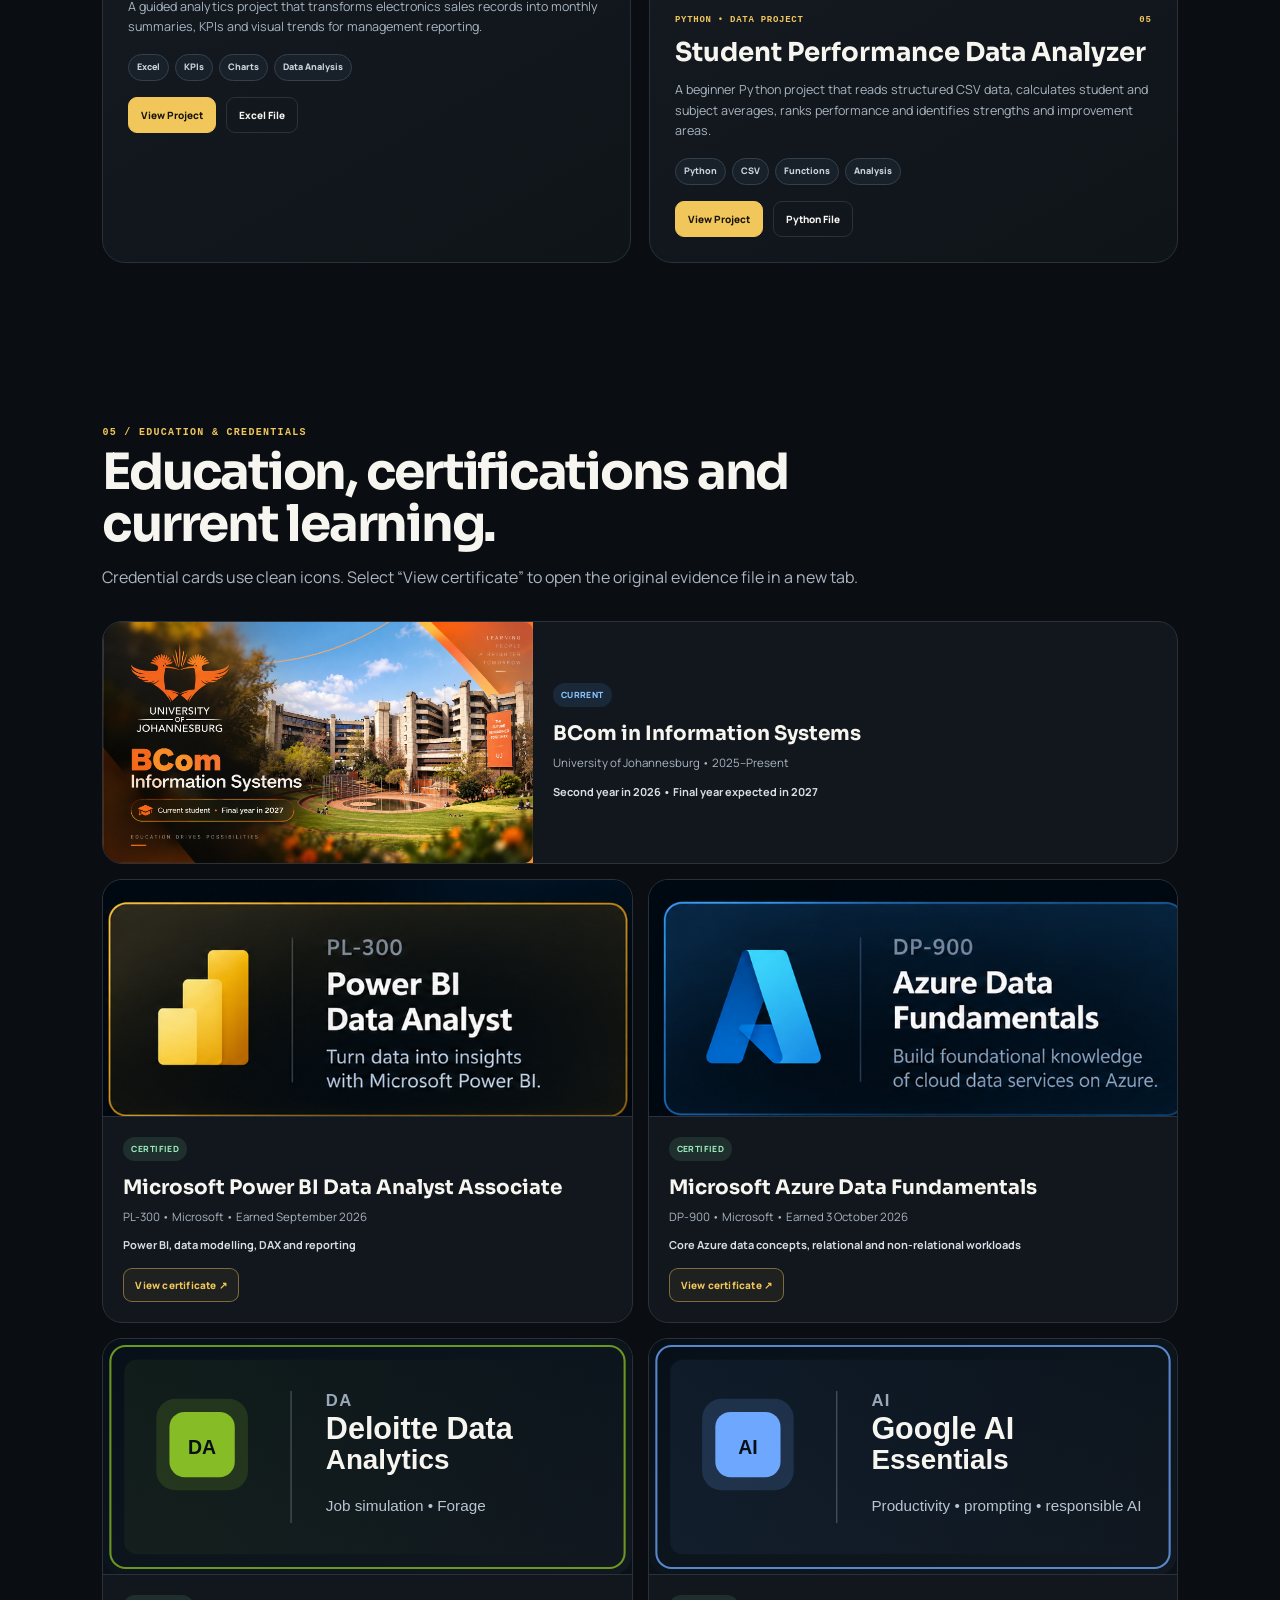
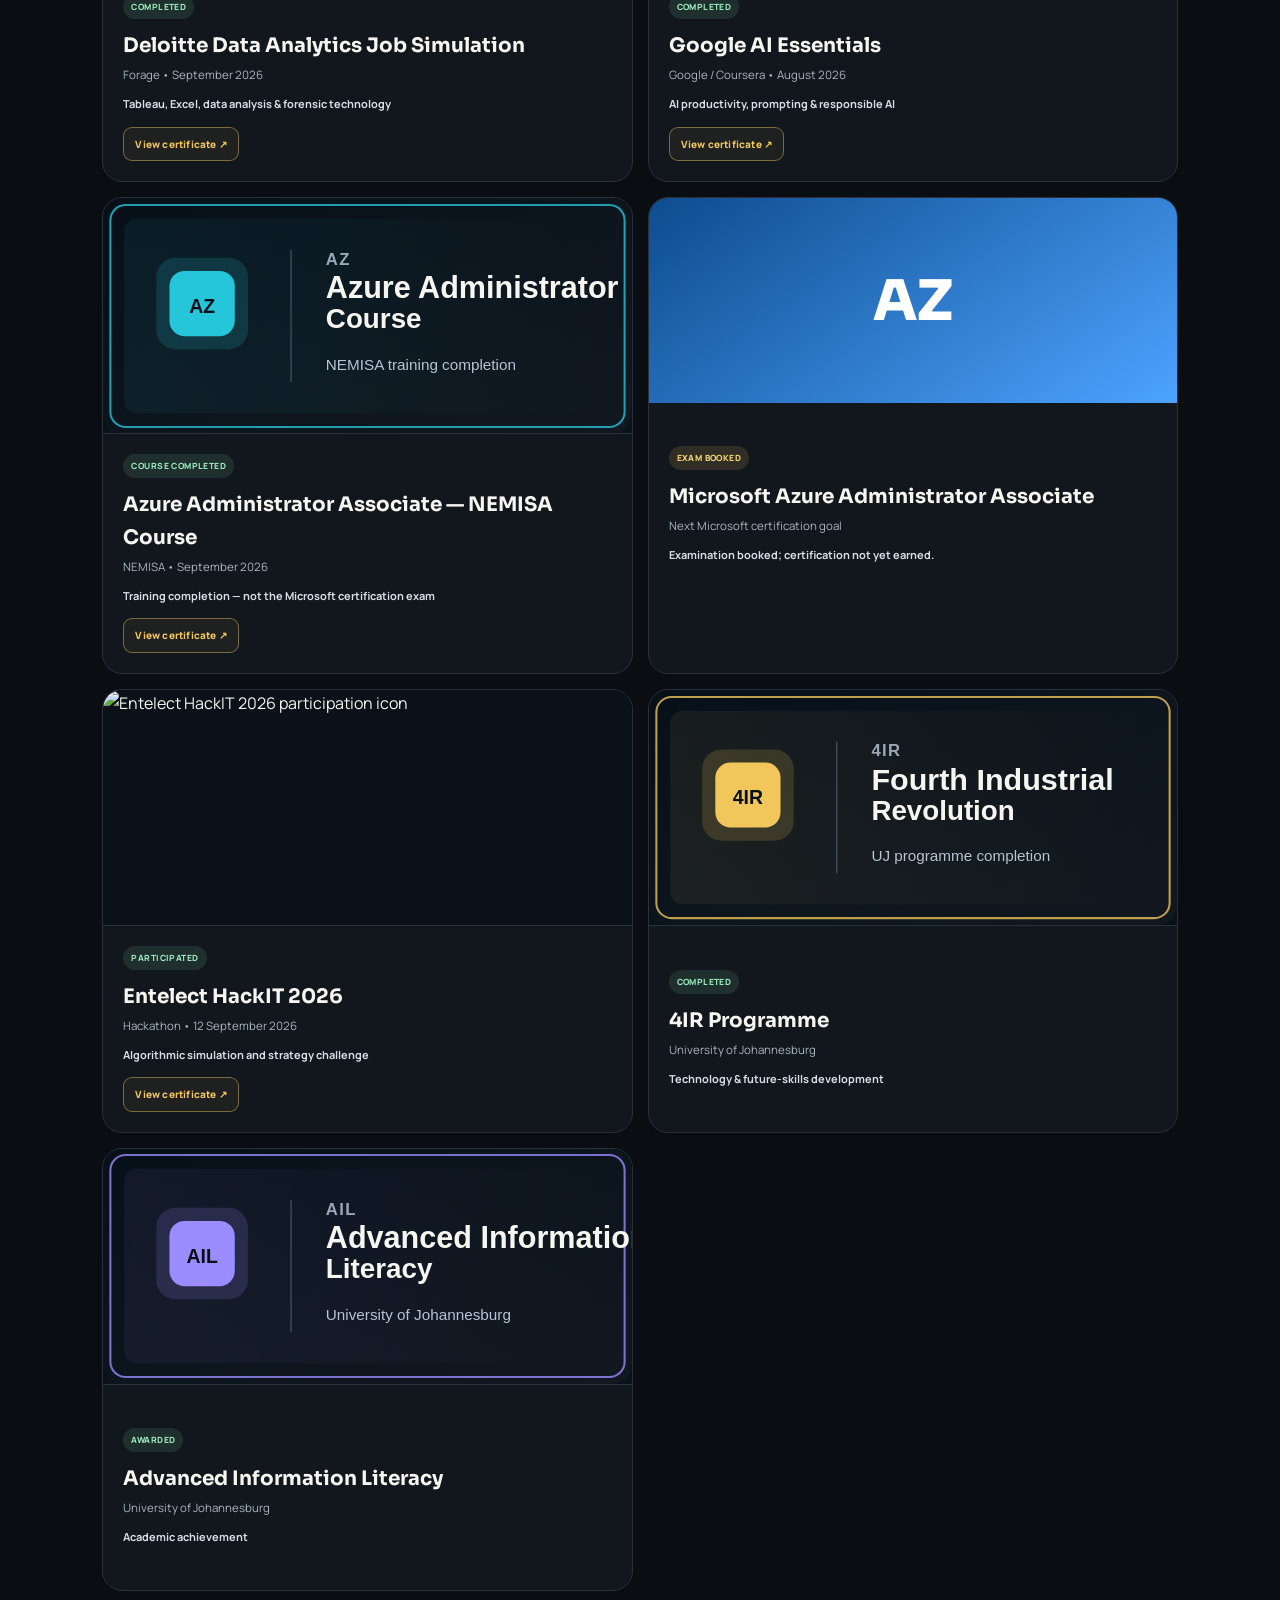
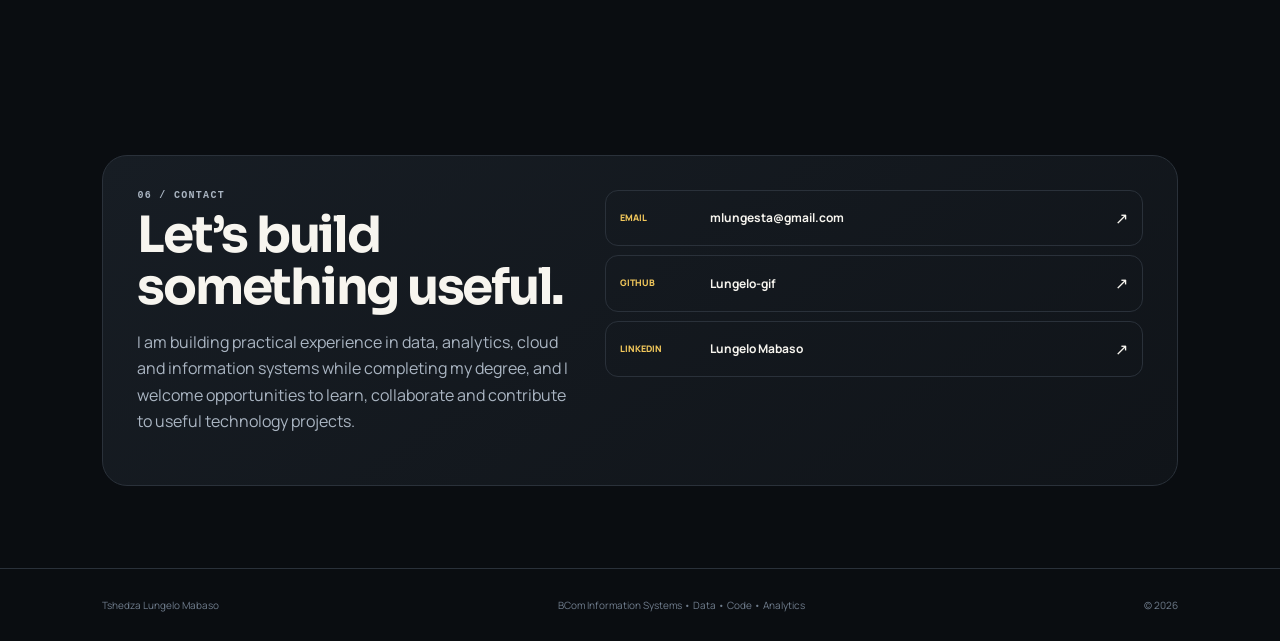
==== commit d1a7d0c3: "Fix SkillBridge link and redesign credential cards" ====
--- a/index.html
+++ b/index.html
@@ -69,7 +69,7 @@
 <section id="projects">
   <div class="section-heading"><p class="eyebrow">04 / PROJECTS</p><h2>Click a project. See the actual work.</h2><p class="section-copy">Each featured project links to a live prototype or project evidence — not just a description.</p></div>
   <div class="project-grid">
-    <article class="project-card featured"><a class="project-media" href="https://main.dgjytvhyaiz2d.amplifyapp.com" target="_blank" rel="noopener"><img src="assets/project-skillbridge.svg" alt="SkillBridge AI hackathon prototype"><span class="open-chip">Open AWS demo ↗</span></a><div class="project-body"><div class="project-top"><span>UJ × VODACOM × AWS HACKATHON • 2026</span><span>01</span></div><h3>SkillBridge AI</h3><p>A skills-to-work bridge prototype built for a UJ × Vodacom × AWS hackathon. It demonstrates synthetic opportunity matching, internal SkillProof assessments, a transparent CV/ATS check, a growth roadmap and an AI Career Coach using AWS-oriented integrations. All candidate and opportunity data is fictional demo data.</p><div class="badges"><span>AWS Amplify</span><span>Lambda</span><span>Bedrock</span><span>Amazon Quick</span><span>Python/FastAPI</span><span>HTML/CSS/JS</span></div><div class="project-actions"><a href="https://main.dgjytvhyaiz2d.amplifyapp.com" target="_blank" rel="noopener">Live Demo</a><a class="ghost-link" href="https://github.com/Lungelo-gif/skillbridge-ai" target="_blank" rel="noopener">GitHub</a></div></div></article>
+    <article class="project-card featured"><div class="project-media project-media-static"><img src="assets/project-skillbridge.svg" alt="SkillBridge AI hackathon prototype"><span class="open-chip">Hackathon prototype</span></div><div class="project-body"><div class="project-top"><span>UJ × VODACOM × AWS HACKATHON • 2026</span><span>01</span></div><h3>SkillBridge AI</h3><p>A skills-to-work bridge prototype built for a UJ × Vodacom × AWS hackathon. It demonstrates synthetic opportunity matching, internal SkillProof assessments, a transparent CV/ATS check, a growth roadmap and an AI Career Coach using AWS-oriented integrations. All candidate and opportunity data is fictional demo data.</p><div class="badges"><span>AWS Amplify</span><span>Lambda</span><span>Bedrock</span><span>Amazon Quick</span><span>Python/FastAPI</span><span>HTML/CSS/JS</span></div><div class="project-actions"><a href="https://github.com/Lungelo-gif/skillbridge-ai" target="_blank" rel="noopener">View GitHub Repository</a></div></div></article>
 
     <article class="project-card"><a class="project-media" href="https://lungelo-gif.github.io/uj-compass/" target="_blank" rel="noopener"><img src="assets/project-uj-compass.png" alt="UJ Compass student support prototype"><span class="open-chip">Open live site ↗</span></a><div class="project-body"><div class="project-top"><span>TEAM HACKATHON • UJ DEV SOCIETY</span><span>02</span></div><h3>UJ Compass</h3><p>A student support and communication hub developed with my team during a UJ DEV Society hackathon. The prototype combines campus updates, service routing, support-request tracking, digital queues, accessibility features and simulated campus-bus tracking.</p><div class="badges"><span>Team Project</span><span>Information Systems</span><span>HTML/CSS/JS</span><span>UX</span></div><div class="project-actions"><a href="https://lungelo-gif.github.io/uj-compass/" target="_blank" rel="noopener">Live Demo</a><a class="ghost-link" href="https://github.com/Lungelo-gif/uj-compass" target="_blank" rel="noopener">GitHub</a></div></div></article>
 
@@ -82,26 +82,26 @@
 </section>
 
 <section id="education">
-  <div class="section-heading"><p class="eyebrow">05 / EDUCATION & CREDENTIALS</p><h2>Education, certifications and current learning.</h2><p class="section-copy">Certificate cards with a “View certificate” label open the original evidence file in a new tab.</p></div>
+  <div class="section-heading"><p class="eyebrow">05 / EDUCATION & CREDENTIALS</p><h2>Education, certifications and current learning.</h2><p class="section-copy">Credential cards use clean icons. Select “View certificate” to open the original evidence file in a new tab.</p></div>
   <div class="credential-grid">
     <article class="credential-card wide"><img src="assets/education-uj.png" alt="University of Johannesburg education card"><div class="credential-copy"><span class="status current">Current</span><h3>BCom in Information Systems</h3><p>University of Johannesburg • 2025–Present</p><b>Second year in 2026 • Final year expected in 2027</b></div></article>
 
-    <a class="credential-card credential-link" href="certificates/microsoft-pl300-power-bi-data-analyst-associate.pdf" target="_blank" rel="noopener"><img src="assets/credential-pl300.png" alt="Microsoft Power BI Data Analyst Associate credential"><div class="credential-copy"><span class="status complete">Certified</span><h3>Microsoft Power BI Data Analyst Associate</h3><p>PL-300 • Microsoft • Earned September 2026</p><b>Credential evidence included</b><span class="view-proof">View certificate ↗</span></div></a>
+    <article class="credential-card"><img src="assets/credential-pl300.png" alt="Power BI Data Analyst credential icon"><div class="credential-copy"><span class="status complete">Certified</span><h3>Microsoft Power BI Data Analyst Associate</h3><p>PL-300 • Microsoft • Earned September 2026</p><b>Power BI, data modelling, DAX and reporting</b><a class="certificate-action" href="certificates/microsoft-pl300-power-bi-data-analyst-associate.pdf" target="_blank" rel="noopener">View certificate ↗</a></div></article>
 
-    <a class="credential-card credential-link" href="certificates/microsoft-dp900-azure-data-fundamentals.pdf" target="_blank" rel="noopener"><img src="assets/credential-dp900.png" alt="Microsoft Azure Data Fundamentals credential"><div class="credential-copy"><span class="status complete">Certified</span><h3>Microsoft Azure Data Fundamentals</h3><p>DP-900 • Microsoft • Earned 3 October 2026</p><b>Credential evidence included</b><span class="view-proof">View certificate ↗</span></div></a>
+    <article class="credential-card"><img src="assets/credential-dp900.png" alt="Azure Data Fundamentals credential icon"><div class="credential-copy"><span class="status complete">Certified</span><h3>Microsoft Azure Data Fundamentals</h3><p>DP-900 • Microsoft • Earned 3 October 2026</p><b>Core Azure data concepts, relational and non-relational workloads</b><a class="certificate-action" href="certificates/microsoft-dp900-azure-data-fundamentals.pdf" target="_blank" rel="noopener">View certificate ↗</a></div></article>
 
-    <a class="credential-card credential-link" href="certificates/deloitte-data-analytics-job-simulation.pdf" target="_blank" rel="noopener"><img src="assets/credential-deloitte.png" alt="Deloitte Data Analytics Job Simulation certificate"><div class="credential-copy"><span class="status complete">Completed</span><h3>Deloitte Data Analytics Job Simulation</h3><p>Forage • September 2026</p><b>Data analysis & forensic technology tasks</b><span class="view-proof">View certificate ↗</span></div></a>
+    <article class="credential-card"><img src="assets/credential-deloitte-icon.svg" alt="Deloitte Data Analytics credential icon"><div class="credential-copy"><span class="status complete">Completed</span><h3>Deloitte Data Analytics Job Simulation</h3><p>Forage • September 2026</p><b>Tableau, Excel, data analysis & forensic technology</b><a class="certificate-action" href="certificates/deloitte-data-analytics-job-simulation.pdf" target="_blank" rel="noopener">View certificate ↗</a></div></article>
 
-    <a class="credential-card credential-link" href="certificates/google-ai-essentials-professional-certificate.pdf" target="_blank" rel="noopener"><img src="assets/credential-google-ai.png" alt="Google AI Essentials professional certificate"><div class="credential-copy"><span class="status complete">Completed</span><h3>Google AI Essentials</h3><p>Google / Coursera • August 2026</p><b>AI productivity, prompting & responsible AI</b><span class="view-proof">View certificate ↗</span></div></a>
+    <article class="credential-card"><img src="assets/credential-google-ai-icon.svg" alt="Google AI Essentials credential icon"><div class="credential-copy"><span class="status complete">Completed</span><h3>Google AI Essentials</h3><p>Google / Coursera • August 2026</p><b>AI productivity, prompting & responsible AI</b><a class="certificate-action" href="certificates/google-ai-essentials-professional-certificate.pdf" target="_blank" rel="noopener">View certificate ↗</a></div></article>
 
-    <a class="credential-card credential-link" href="certificates/nemisa-azure-administrator-associate-course.pdf" target="_blank" rel="noopener"><img src="assets/credential-nemisa-azadmin.png" alt="NEMISA Azure Administrator Associate course certificate"><div class="credential-copy"><span class="status complete">Course completed</span><h3>Azure Administrator Associate — NEMISA Course</h3><p>NEMISA • September 2026</p><b>Training completion — not the Microsoft certification exam</b><span class="view-proof">View certificate ↗</span></div></a>
+    <article class="credential-card"><img src="assets/credential-nemisa-icon.svg" alt="NEMISA Azure Administrator course credential icon"><div class="credential-copy"><span class="status complete">Course completed</span><h3>Azure Administrator Associate — NEMISA Course</h3><p>NEMISA • September 2026</p><b>Training completion — not the Microsoft certification exam</b><a class="certificate-action" href="certificates/nemisa-azure-administrator-associate-course.pdf" target="_blank" rel="noopener">View certificate ↗</a></div></article>
 
     <article class="credential-card exam-card"><div class="exam-icon">AZ</div><div class="credential-copy"><span class="status progress">Exam booked</span><h3>Microsoft Azure Administrator Associate</h3><p>Next Microsoft certification goal</p><b>Examination booked; certification not yet earned.</b></div></article>
 
-    <a class="credential-card credential-link" href="certificates/entelect-hackit-2026-participation.png" target="_blank" rel="noopener"><img src="assets/credential-hackit.png" alt="Entelect HackIT 2026 certificate of participation"><div class="credential-copy"><span class="status complete">Participated</span><h3>Entelect HackIT 2026</h3><p>Hackathon • 12 September 2026</p><b>Certificate of participation</b><span class="view-proof">View certificate ↗</span></div></a>
+    <article class="credential-card"><img src="assets/credential-hackit-icon.svg" alt="Entelect HackIT 2026 participation icon"><div class="credential-copy"><span class="status complete">Participated</span><h3>Entelect HackIT 2026</h3><p>Hackathon • 12 September 2026</p><b>Algorithmic simulation and strategy challenge</b><a class="certificate-action" href="certificates/entelect-hackit-2026-participation.png" target="_blank" rel="noopener">View certificate ↗</a></div></article>
 
-    <article class="credential-card"><img src="assets/credential-4ir.png" alt="4IR programme completed badge"><div class="credential-copy"><span class="status complete">Completed</span><h3>4IR Programme</h3><p>University of Johannesburg</p><b>Technology & future-skills development</b></div></article>
-    <article class="credential-card"><img src="assets/credential-ail.png" alt="Advanced Information Literacy card"><div class="credential-copy"><span class="status complete">Awarded</span><h3>Advanced Information Literacy</h3><p>University of Johannesburg</p><b>Academic achievement</b></div></article>
+    <article class="credential-card"><img src="assets/credential-4ir-icon.svg" alt="4IR Programme icon"><div class="credential-copy"><span class="status complete">Completed</span><h3>4IR Programme</h3><p>University of Johannesburg</p><b>Technology & future-skills development</b></div></article>
+    <article class="credential-card"><img src="assets/credential-ail-icon.svg" alt="Advanced Information Literacy icon"><div class="credential-copy"><span class="status complete">Awarded</span><h3>Advanced Information Literacy</h3><p>University of Johannesburg</p><b>Academic achievement</b></div></article>
   </div>
 </section>
 
--- a/style.css
+++ b/style.css
@@ -47,3 +47,13 @@
 .experience-list{display:grid;gap:14px}.experience-card{display:grid;grid-template-columns:190px 1fr;gap:28px;border:1px solid var(--line);background:linear-gradient(145deg,#151b22,#101419);border-radius:20px;padding:25px}.experience-time{font:800 10px ui-monospace,monospace;letter-spacing:.08em;color:var(--gold);padding-top:7px}.experience-card h3{font-size:23px;margin:10px 0 2px}.experience-org{color:#d9e2ec!important;font-weight:750;margin:0 0 10px!important}.experience-card p{color:var(--muted);font-size:12.5px;margin-bottom:0}.credential-link{text-decoration:none;color:inherit;transition:.22s}.credential-link:hover{transform:translateY(-3px);border-color:rgba(241,199,91,.55);box-shadow:0 20px 45px rgba(0,0,0,.2)}.view-proof{font-size:9px;font-weight:850;text-transform:uppercase;letter-spacing:.06em;color:var(--gold);margin-top:11px}.exam-card{grid-template-columns:190px 1fr}.exam-icon{min-height:205px;display:grid;place-items:center;background:linear-gradient(145deg,#0d4c8e,#4da3ff);font:800 56px Sora,sans-serif;color:white}.credential-card>img{object-position:center}.credential-card:not(.wide)>img{background:#fff}@media(max-width:760px){.experience-card{grid-template-columns:1fr;gap:10px}.exam-card{grid-template-columns:1fr}.exam-icon{min-height:160px}}
 
 .aws{background:#232f3e;color:#ff9900;font-size:12px;letter-spacing:.03em}
+
+
+/* Credential presentation refresh — icons first, evidence behind explicit buttons */
+.project-media-static{cursor:default}.project-media-static:hover img{transform:none}.project-media-static::after{background:linear-gradient(180deg,transparent 72%,rgba(0,0,0,.28))}
+.credential-card:not(.wide)>img{background:#0b1118;aspect-ratio:760/340;object-fit:cover;border-bottom:1px solid var(--line)}
+.credential-card:not(.wide) .credential-copy{min-height:205px}
+.certificate-action{display:inline-flex;align-items:center;align-self:flex-start;margin-top:13px;padding:8px 11px;border:1px solid rgba(241,199,91,.45);border-radius:9px;color:var(--gold);text-decoration:none;font-size:10px;font-weight:850;letter-spacing:.02em;background:rgba(241,199,91,.055);transition:.18s}
+.certificate-action:hover{background:var(--gold);color:#18140b;border-color:var(--gold);transform:translateY(-1px)}
+.credential-card{transition:.2s}.credential-card:not(.wide):hover{border-color:rgba(241,199,91,.34)}
+@media(max-width:760px){.credential-card:not(.wide)>img{aspect-ratio:760/340;height:auto}.credential-card:not(.wide) .credential-copy{min-height:0}}
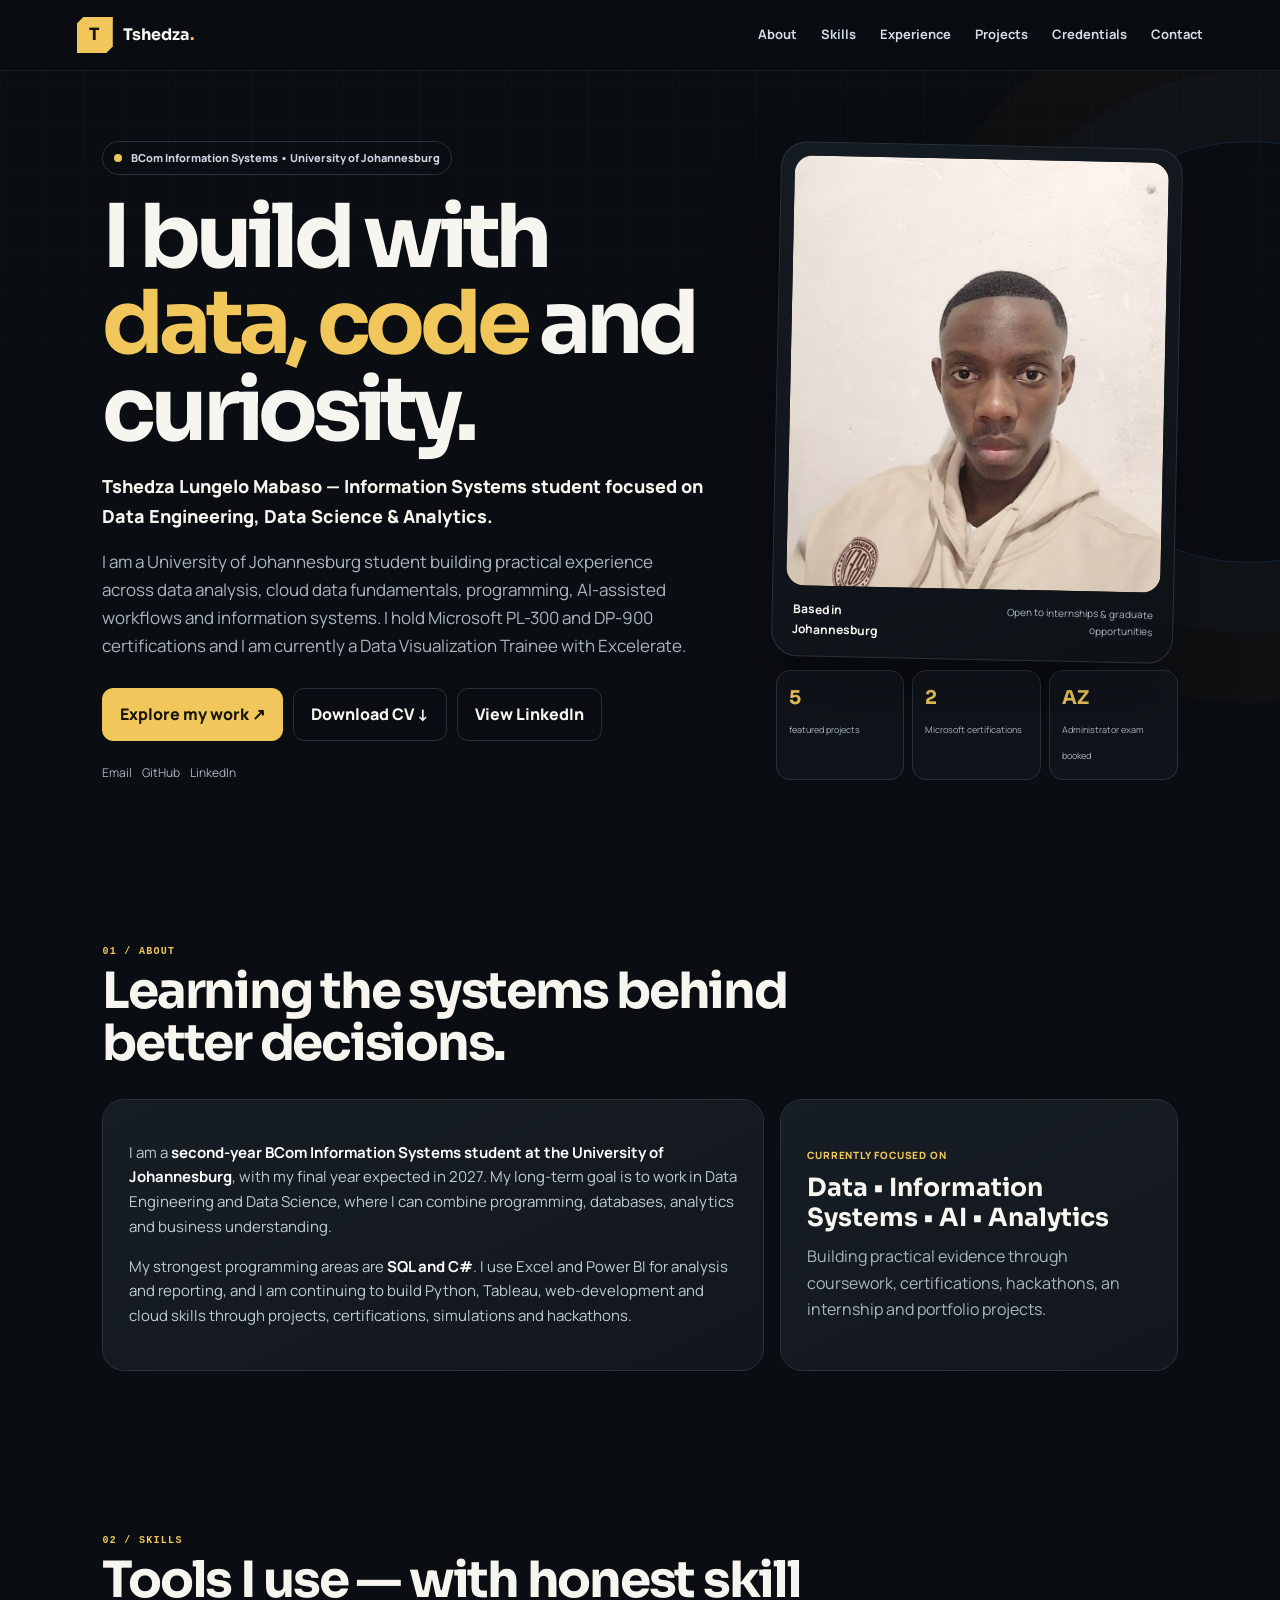
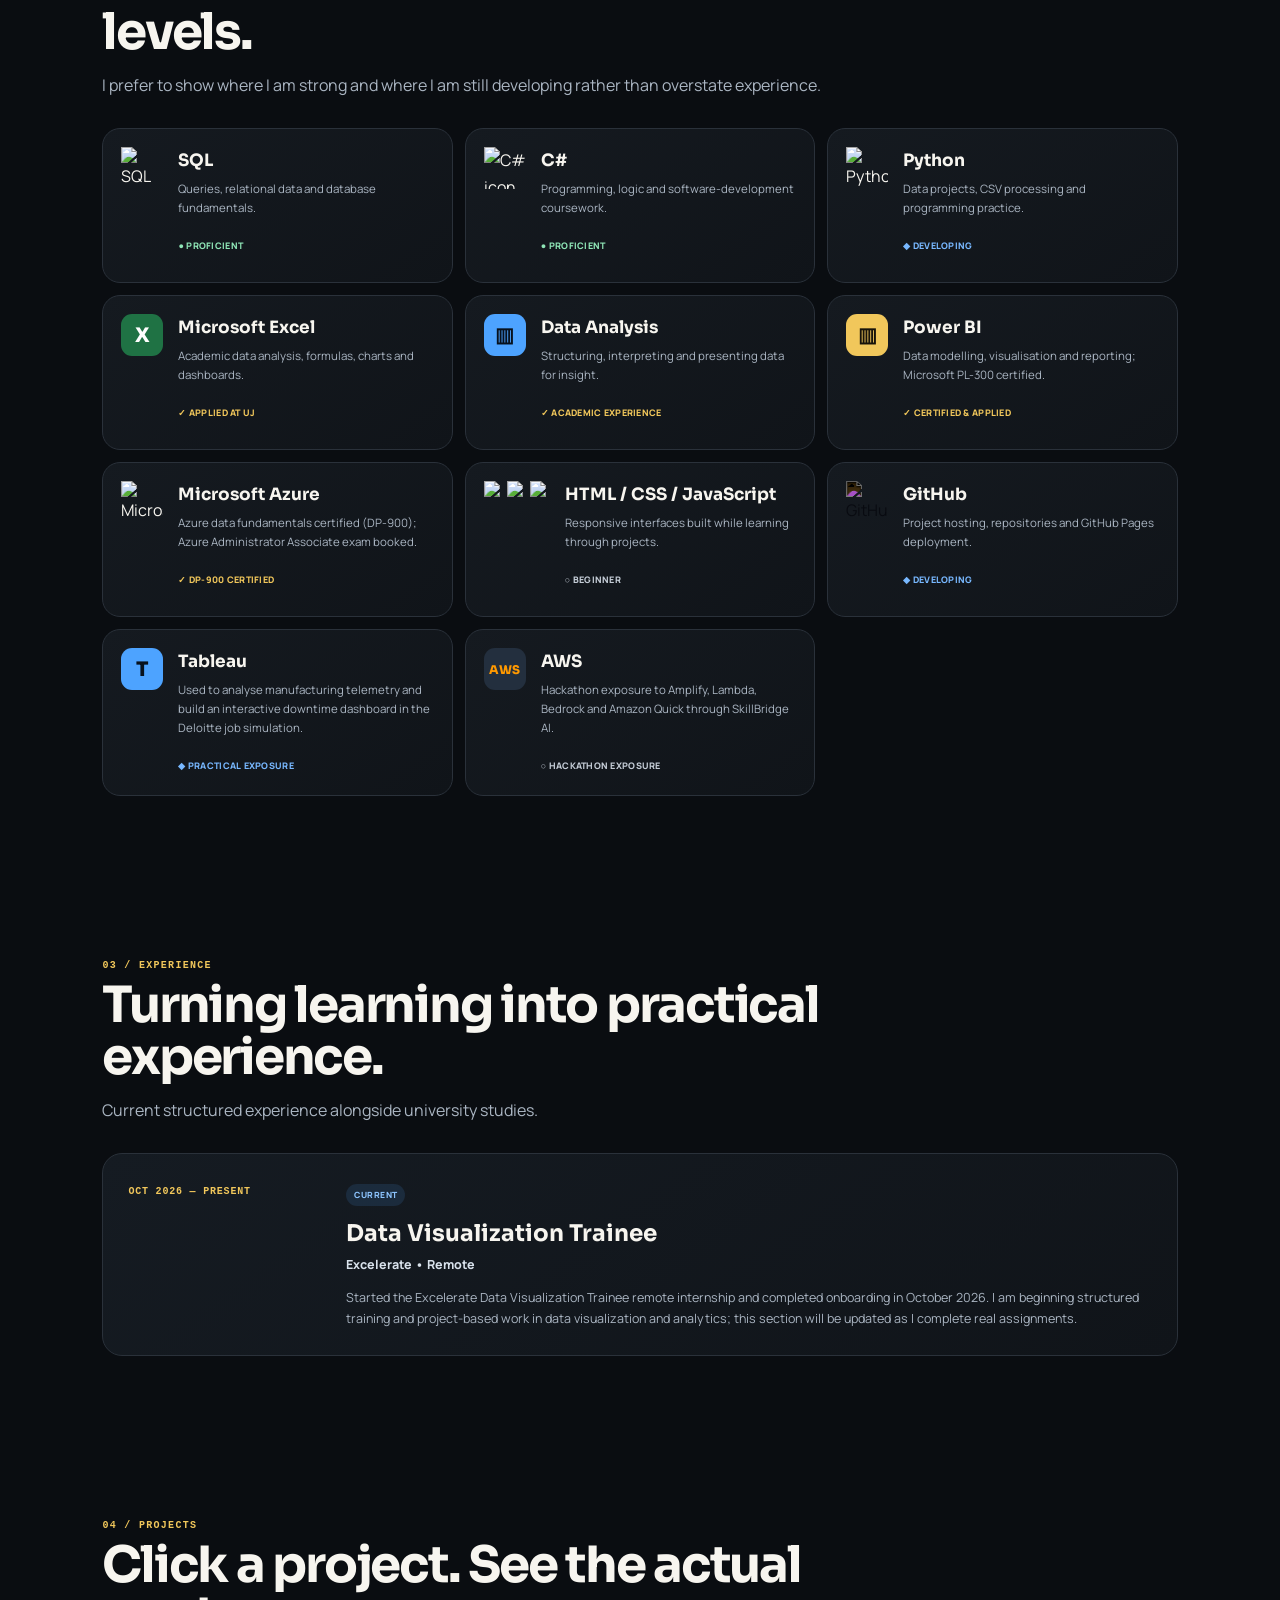
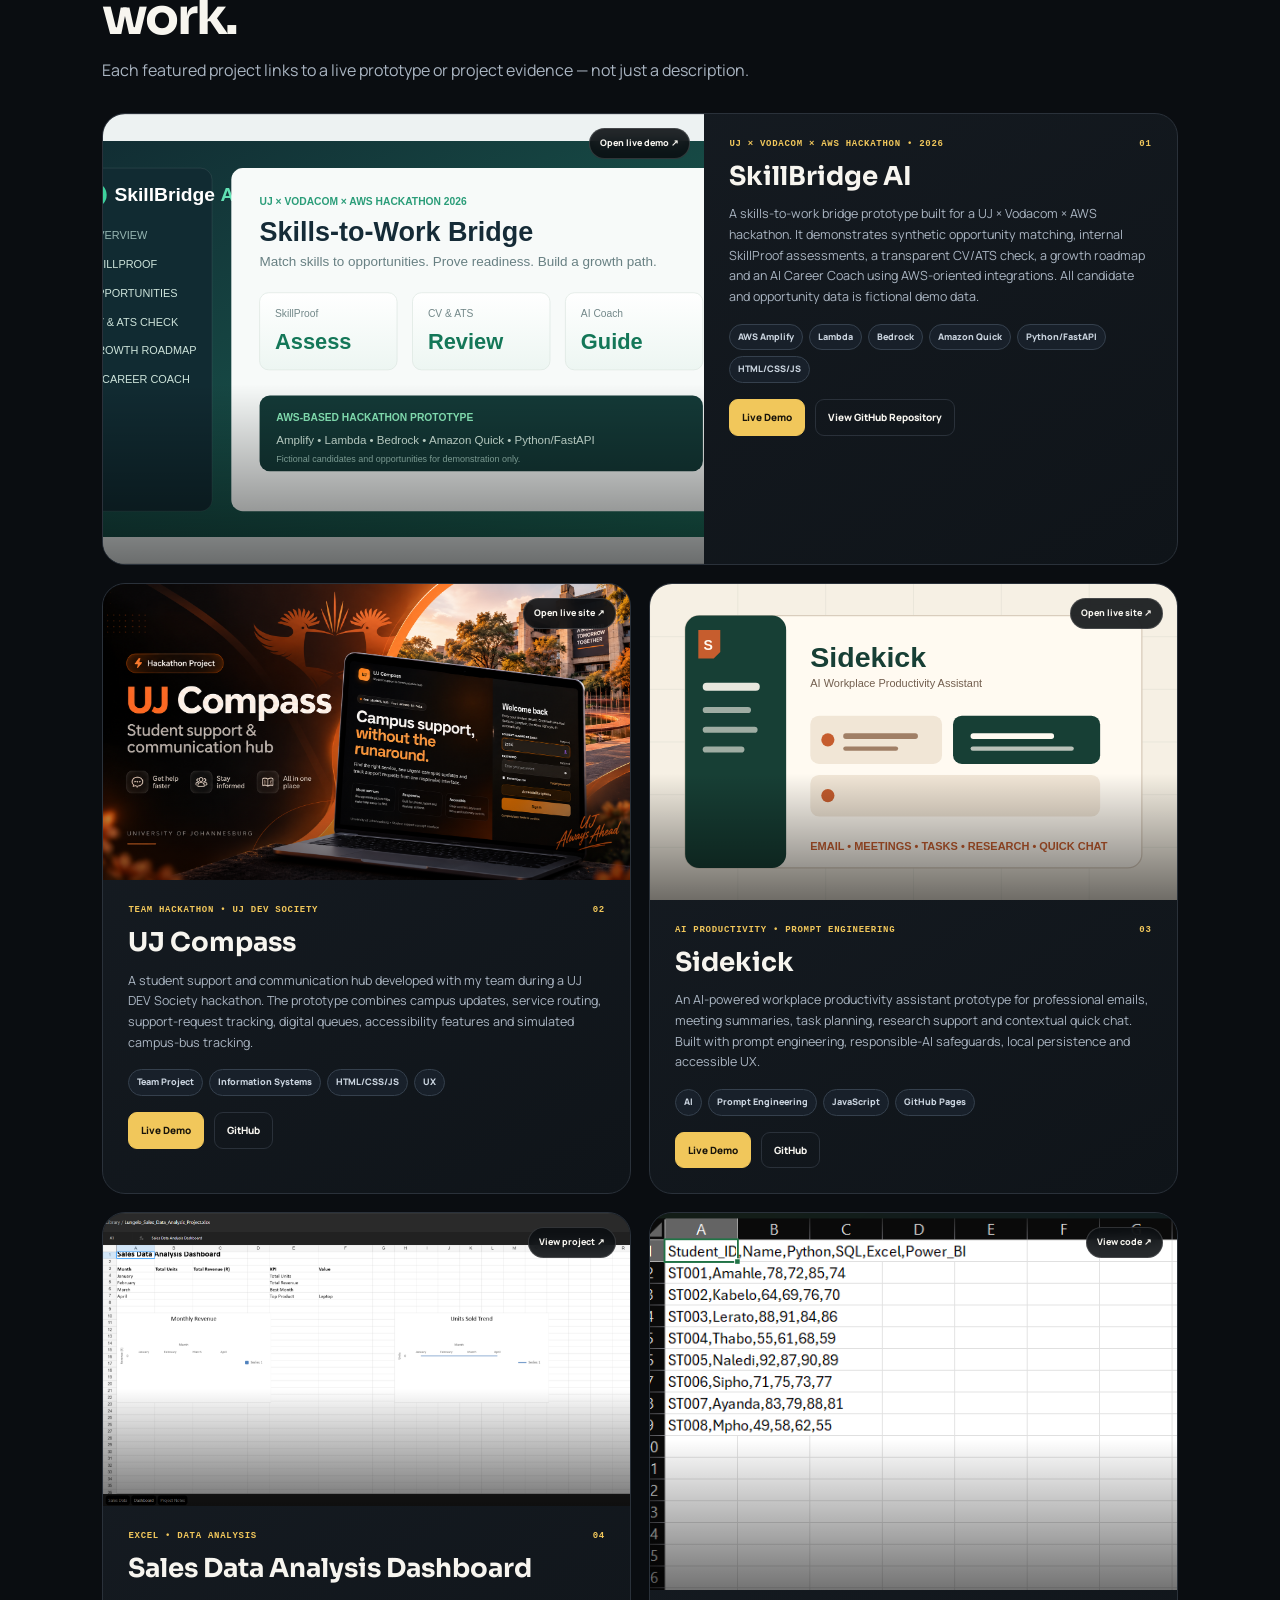
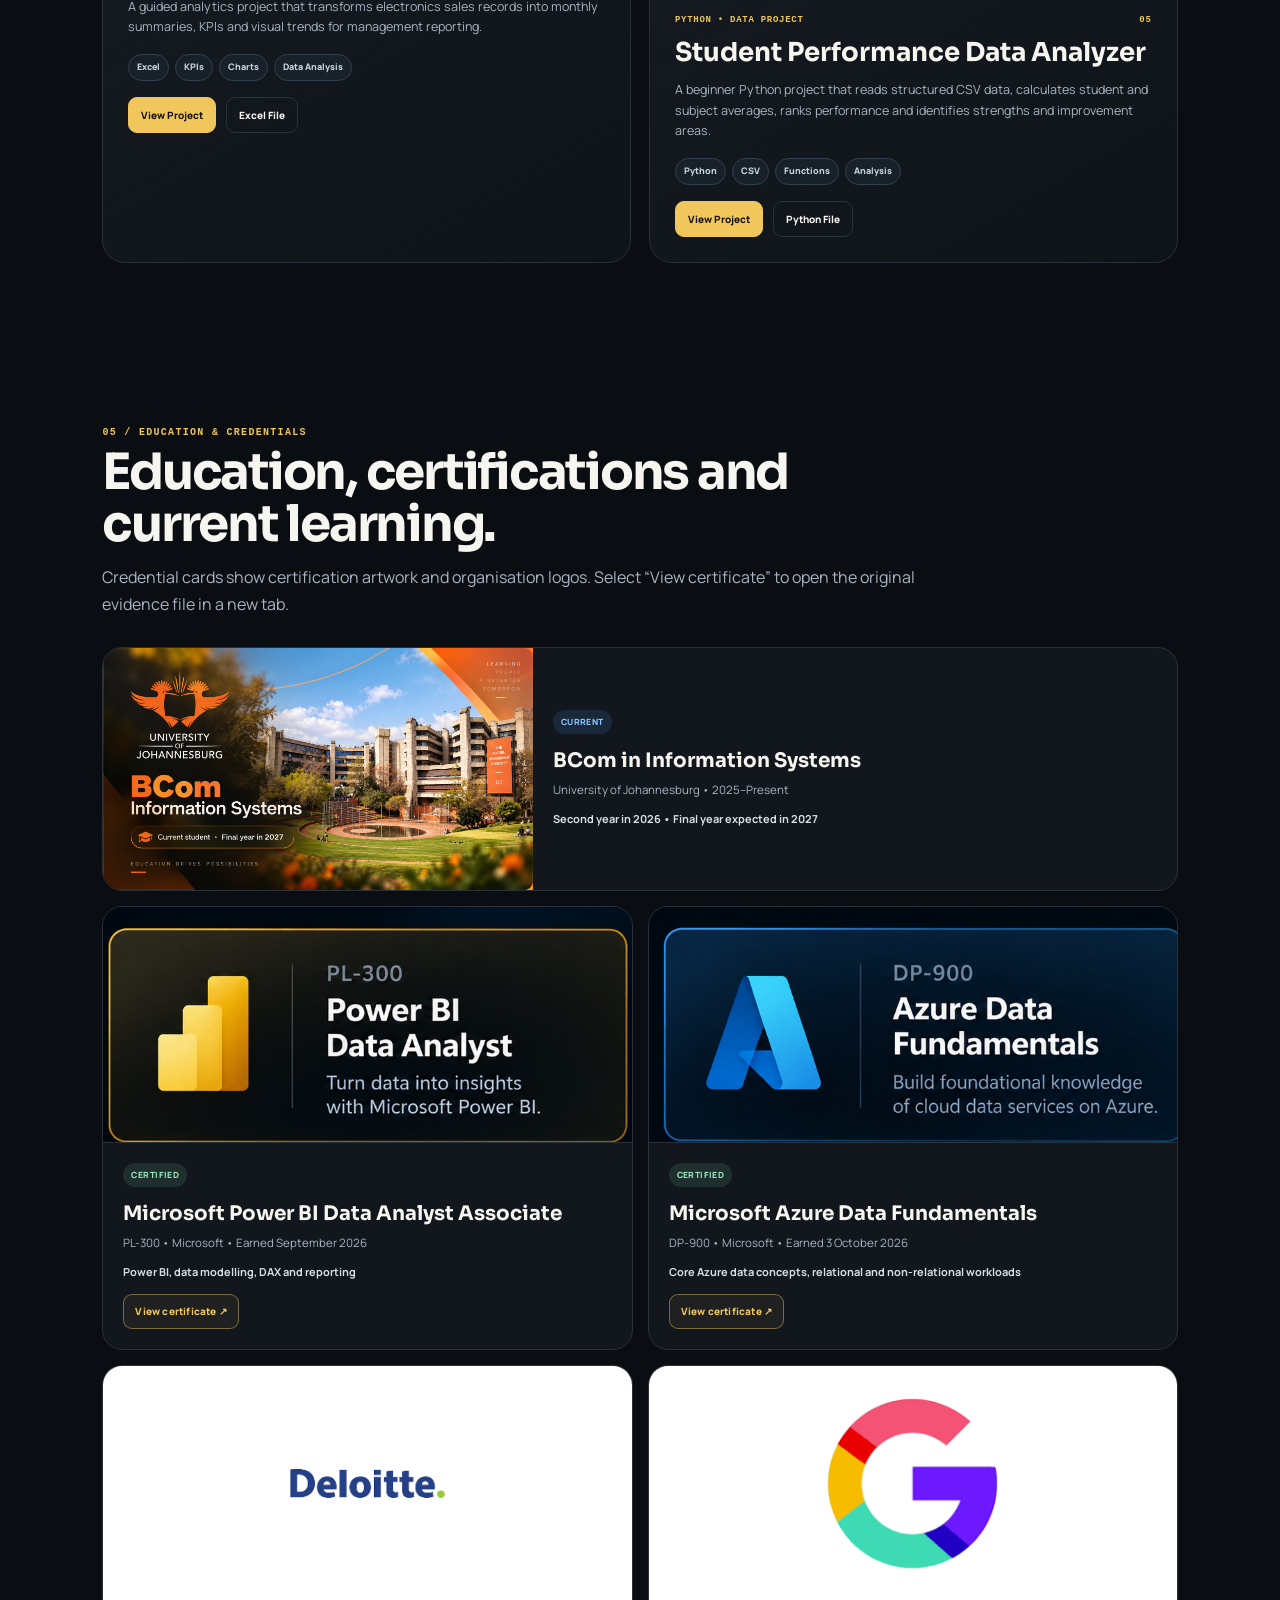
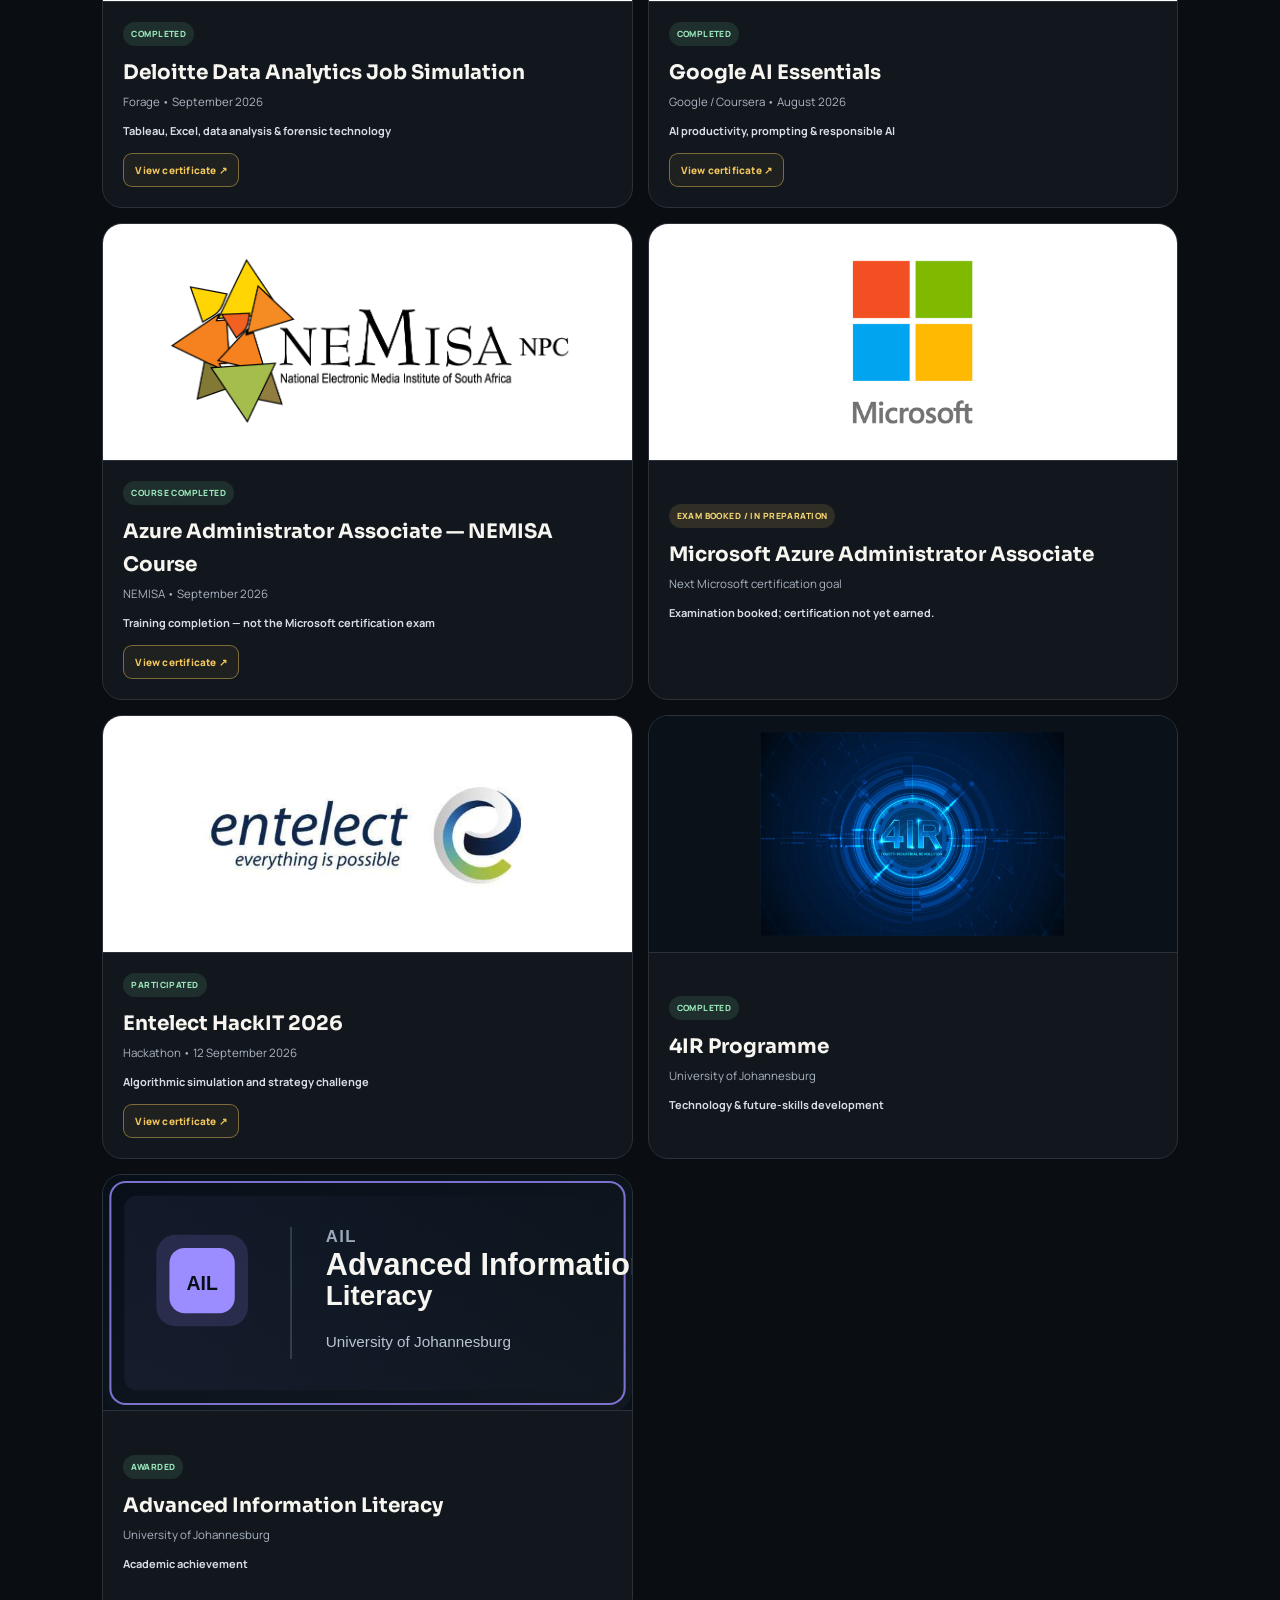
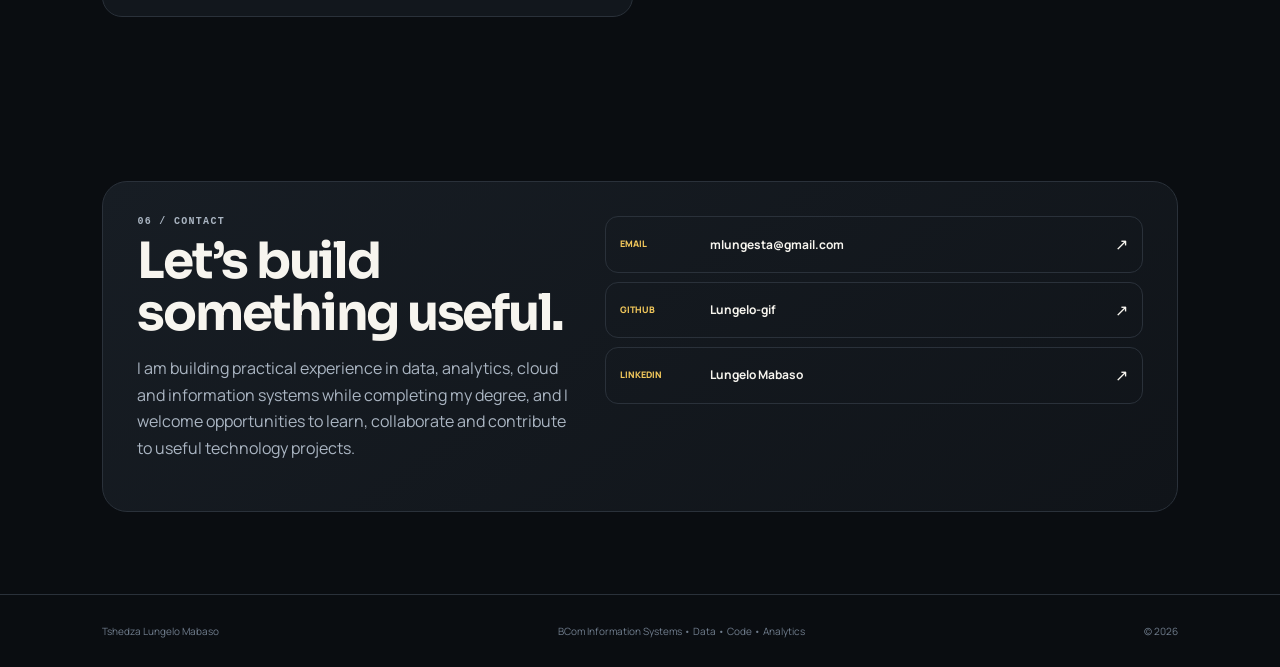
==== commit 676bbd66: "Use credential pictures, restore CV download and link live SkillBridge demo" ====
--- a/index.html
+++ b/index.html
@@ -27,7 +27,7 @@
     <h1>I build with <em>data, code</em> and curiosity.</h1>
     <p class="hero-role">Tshedza Lungelo Mabaso — Information Systems student focused on Data Engineering, Data Science & Analytics.</p>
     <p class="lead">I am a University of Johannesburg student building practical experience across data analysis, cloud data fundamentals, programming, AI-assisted workflows and information systems. I hold Microsoft PL-300 and DP-900 certifications and I am currently a Data Visualization Trainee with Excelerate.</p>
-    <div class="hero-actions"><a class="btn" href="#projects">Explore my work ↗</a><a class="btn secondary" href="https://www.linkedin.com/in/lungelo-mabaso-3bb61b306/" target="_blank" rel="noopener">View LinkedIn</a></div>
+    <div class="hero-actions"><a class="btn" href="#projects">Explore my work ↗</a><a class="btn secondary" href="Tshedza_Lungelo_Mabaso_CV.pdf" download="Tshedza_Lungelo_Mabaso_CV.pdf">Download CV ↓</a><a class="btn secondary" href="https://www.linkedin.com/in/lungelo-mabaso-3bb61b306/" target="_blank" rel="noopener">View LinkedIn</a></div>
     <div class="social-row"><a href="mailto:mlungesta@gmail.com">Email</a><a href="https://github.com/Lungelo-gif" target="_blank" rel="noopener">GitHub</a><a href="https://www.linkedin.com/in/lungelo-mabaso-3bb61b306/" target="_blank" rel="noopener">LinkedIn</a></div>
   </div>
   <div class="hero-side">
@@ -69,7 +69,7 @@
 <section id="projects">
   <div class="section-heading"><p class="eyebrow">04 / PROJECTS</p><h2>Click a project. See the actual work.</h2><p class="section-copy">Each featured project links to a live prototype or project evidence — not just a description.</p></div>
   <div class="project-grid">
-    <article class="project-card featured"><div class="project-media project-media-static"><img src="assets/project-skillbridge.svg" alt="SkillBridge AI hackathon prototype"><span class="open-chip">Hackathon prototype</span></div><div class="project-body"><div class="project-top"><span>UJ × VODACOM × AWS HACKATHON • 2026</span><span>01</span></div><h3>SkillBridge AI</h3><p>A skills-to-work bridge prototype built for a UJ × Vodacom × AWS hackathon. It demonstrates synthetic opportunity matching, internal SkillProof assessments, a transparent CV/ATS check, a growth roadmap and an AI Career Coach using AWS-oriented integrations. All candidate and opportunity data is fictional demo data.</p><div class="badges"><span>AWS Amplify</span><span>Lambda</span><span>Bedrock</span><span>Amazon Quick</span><span>Python/FastAPI</span><span>HTML/CSS/JS</span></div><div class="project-actions"><a href="https://github.com/Lungelo-gif/skillbridge-ai" target="_blank" rel="noopener">View GitHub Repository</a></div></div></article>
+    <article class="project-card featured"><a class="project-media" href="https://lungelo-gif.github.io/skillbridge-ai/" target="_blank" rel="noopener"><img src="assets/project-skillbridge.svg" alt="SkillBridge AI hackathon prototype"><span class="open-chip">Open live demo ↗</span></a><div class="project-body"><div class="project-top"><span>UJ × VODACOM × AWS HACKATHON • 2026</span><span>01</span></div><h3>SkillBridge AI</h3><p>A skills-to-work bridge prototype built for a UJ × Vodacom × AWS hackathon. It demonstrates synthetic opportunity matching, internal SkillProof assessments, a transparent CV/ATS check, a growth roadmap and an AI Career Coach using AWS-oriented integrations. All candidate and opportunity data is fictional demo data.</p><div class="badges"><span>AWS Amplify</span><span>Lambda</span><span>Bedrock</span><span>Amazon Quick</span><span>Python/FastAPI</span><span>HTML/CSS/JS</span></div><div class="project-actions"><a href="https://lungelo-gif.github.io/skillbridge-ai/" target="_blank" rel="noopener">Live Demo</a><a class="ghost-link" href="https://github.com/Lungelo-gif/skillbridge-ai" target="_blank" rel="noopener">View GitHub Repository</a></div></div></article>
 
     <article class="project-card"><a class="project-media" href="https://lungelo-gif.github.io/uj-compass/" target="_blank" rel="noopener"><img src="assets/project-uj-compass.png" alt="UJ Compass student support prototype"><span class="open-chip">Open live site ↗</span></a><div class="project-body"><div class="project-top"><span>TEAM HACKATHON • UJ DEV SOCIETY</span><span>02</span></div><h3>UJ Compass</h3><p>A student support and communication hub developed with my team during a UJ DEV Society hackathon. The prototype combines campus updates, service routing, support-request tracking, digital queues, accessibility features and simulated campus-bus tracking.</p><div class="badges"><span>Team Project</span><span>Information Systems</span><span>HTML/CSS/JS</span><span>UX</span></div><div class="project-actions"><a href="https://lungelo-gif.github.io/uj-compass/" target="_blank" rel="noopener">Live Demo</a><a class="ghost-link" href="https://github.com/Lungelo-gif/uj-compass" target="_blank" rel="noopener">GitHub</a></div></div></article>
 
@@ -82,7 +82,7 @@
 </section>
 
 <section id="education">
-  <div class="section-heading"><p class="eyebrow">05 / EDUCATION & CREDENTIALS</p><h2>Education, certifications and current learning.</h2><p class="section-copy">Credential cards use clean icons. Select “View certificate” to open the original evidence file in a new tab.</p></div>
+  <div class="section-heading"><p class="eyebrow">05 / EDUCATION & CREDENTIALS</p><h2>Education, certifications and current learning.</h2><p class="section-copy">Credential cards show certification artwork and organisation logos. Select “View certificate” to open the original evidence file in a new tab.</p></div>
   <div class="credential-grid">
     <article class="credential-card wide"><img src="assets/education-uj.png" alt="University of Johannesburg education card"><div class="credential-copy"><span class="status current">Current</span><h3>BCom in Information Systems</h3><p>University of Johannesburg • 2025–Present</p><b>Second year in 2026 • Final year expected in 2027</b></div></article>
 
@@ -90,17 +90,17 @@
 
     <article class="credential-card"><img src="assets/credential-dp900.png" alt="Azure Data Fundamentals credential icon"><div class="credential-copy"><span class="status complete">Certified</span><h3>Microsoft Azure Data Fundamentals</h3><p>DP-900 • Microsoft • Earned 3 October 2026</p><b>Core Azure data concepts, relational and non-relational workloads</b><a class="certificate-action" href="certificates/microsoft-dp900-azure-data-fundamentals.pdf" target="_blank" rel="noopener">View certificate ↗</a></div></article>
 
-    <article class="credential-card"><img src="assets/credential-deloitte-icon.svg" alt="Deloitte Data Analytics credential icon"><div class="credential-copy"><span class="status complete">Completed</span><h3>Deloitte Data Analytics Job Simulation</h3><p>Forage • September 2026</p><b>Tableau, Excel, data analysis & forensic technology</b><a class="certificate-action" href="certificates/deloitte-data-analytics-job-simulation.pdf" target="_blank" rel="noopener">View certificate ↗</a></div></article>
+    <article class="credential-card"><img class="credential-picture logo-white" src="assets/credential-deloitte-logo.png" alt="Deloitte logo" loading="lazy"><div class="credential-copy"><span class="status complete">Completed</span><h3>Deloitte Data Analytics Job Simulation</h3><p>Forage • September 2026</p><b>Tableau, Excel, data analysis & forensic technology</b><a class="certificate-action" href="certificates/deloitte-data-analytics-job-simulation.pdf" target="_blank" rel="noopener">View certificate ↗</a></div></article>
 
-    <article class="credential-card"><img src="assets/credential-google-ai-icon.svg" alt="Google AI Essentials credential icon"><div class="credential-copy"><span class="status complete">Completed</span><h3>Google AI Essentials</h3><p>Google / Coursera • August 2026</p><b>AI productivity, prompting & responsible AI</b><a class="certificate-action" href="certificates/google-ai-essentials-professional-certificate.pdf" target="_blank" rel="noopener">View certificate ↗</a></div></article>
+    <article class="credential-card"><img class="credential-picture logo-white" src="assets/credential-google-logo.png" alt="Google logo" loading="lazy"><div class="credential-copy"><span class="status complete">Completed</span><h3>Google AI Essentials</h3><p>Google / Coursera • August 2026</p><b>AI productivity, prompting & responsible AI</b><a class="certificate-action" href="certificates/google-ai-essentials-professional-certificate.pdf" target="_blank" rel="noopener">View certificate ↗</a></div></article>
 
-    <article class="credential-card"><img src="assets/credential-nemisa-icon.svg" alt="NEMISA Azure Administrator course credential icon"><div class="credential-copy"><span class="status complete">Course completed</span><h3>Azure Administrator Associate — NEMISA Course</h3><p>NEMISA • September 2026</p><b>Training completion — not the Microsoft certification exam</b><a class="certificate-action" href="certificates/nemisa-azure-administrator-associate-course.pdf" target="_blank" rel="noopener">View certificate ↗</a></div></article>
+    <article class="credential-card"><img class="credential-picture logo-white" src="assets/credential-nemisa-logo.png" alt="NEMISA logo" loading="lazy"><div class="credential-copy"><span class="status complete">Course completed</span><h3>Azure Administrator Associate — NEMISA Course</h3><p>NEMISA • September 2026</p><b>Training completion — not the Microsoft certification exam</b><a class="certificate-action" href="certificates/nemisa-azure-administrator-associate-course.pdf" target="_blank" rel="noopener">View certificate ↗</a></div></article>
 
-    <article class="credential-card exam-card"><div class="exam-icon">AZ</div><div class="credential-copy"><span class="status progress">Exam booked</span><h3>Microsoft Azure Administrator Associate</h3><p>Next Microsoft certification goal</p><b>Examination booked; certification not yet earned.</b></div></article>
+    <article class="credential-card exam-card"><img class="credential-picture logo-white" src="assets/credential-az104-logo.png" alt="Microsoft logo — Azure Administrator exam preparation" loading="lazy"><div class="credential-copy"><span class="status progress">Exam booked / In preparation</span><h3>Microsoft Azure Administrator Associate</h3><p>Next Microsoft certification goal</p><b>Examination booked; certification not yet earned.</b></div></article>
 
-    <article class="credential-card"><img src="assets/credential-hackit-icon.svg" alt="Entelect HackIT 2026 participation icon"><div class="credential-copy"><span class="status complete">Participated</span><h3>Entelect HackIT 2026</h3><p>Hackathon • 12 September 2026</p><b>Algorithmic simulation and strategy challenge</b><a class="certificate-action" href="certificates/entelect-hackit-2026-participation.png" target="_blank" rel="noopener">View certificate ↗</a></div></article>
+    <article class="credential-card"><img class="credential-picture logo-white" src="assets/credential-entelect-logo.jpg" alt="Entelect logo" loading="lazy"><div class="credential-copy"><span class="status complete">Participated</span><h3>Entelect HackIT 2026</h3><p>Hackathon • 12 September 2026</p><b>Algorithmic simulation and strategy challenge</b><a class="certificate-action" href="certificates/entelect-hackit-2026-participation.png" target="_blank" rel="noopener">View certificate ↗</a></div></article>
 
-    <article class="credential-card"><img src="assets/credential-4ir-icon.svg" alt="4IR Programme icon"><div class="credential-copy"><span class="status complete">Completed</span><h3>4IR Programme</h3><p>University of Johannesburg</p><b>Technology & future-skills development</b></div></article>
+    <article class="credential-card"><img class="credential-picture" src="assets/credential-4ir-picture.webp" alt="Fourth Industrial Revolution artwork" loading="lazy"><div class="credential-copy"><span class="status complete">Completed</span><h3>4IR Programme</h3><p>University of Johannesburg</p><b>Technology & future-skills development</b></div></article>
     <article class="credential-card"><img src="assets/credential-ail-icon.svg" alt="Advanced Information Literacy icon"><div class="credential-copy"><span class="status complete">Awarded</span><h3>Advanced Information Literacy</h3><p>University of Johannesburg</p><b>Academic achievement</b></div></article>
   </div>
 </section>
--- a/style.css
+++ b/style.css
@@ -57,3 +57,18 @@
 .certificate-action:hover{background:var(--gold);color:#18140b;border-color:var(--gold);transform:translateY(-1px)}
 .credential-card{transition:.2s}.credential-card:not(.wide):hover{border-color:rgba(241,199,91,.34)}
 @media(max-width:760px){.credential-card:not(.wide)>img{aspect-ratio:760/340;height:auto}.credential-card:not(.wide) .credential-copy{min-height:0}}
+
+/* Uploaded credential pictures: share the PL-300 / DP-900 image proportions. */
+.credential-card:not(.wide)>img.credential-picture{
+  width:100%;
+  height:auto;
+  min-height:0;
+  aspect-ratio:760/340;
+  object-fit:contain;
+  object-position:center;
+  padding:16px;
+  background:#0b1118;
+}
+.credential-card:not(.wide)>img.credential-picture.logo-white{
+  background:#fff;
+}
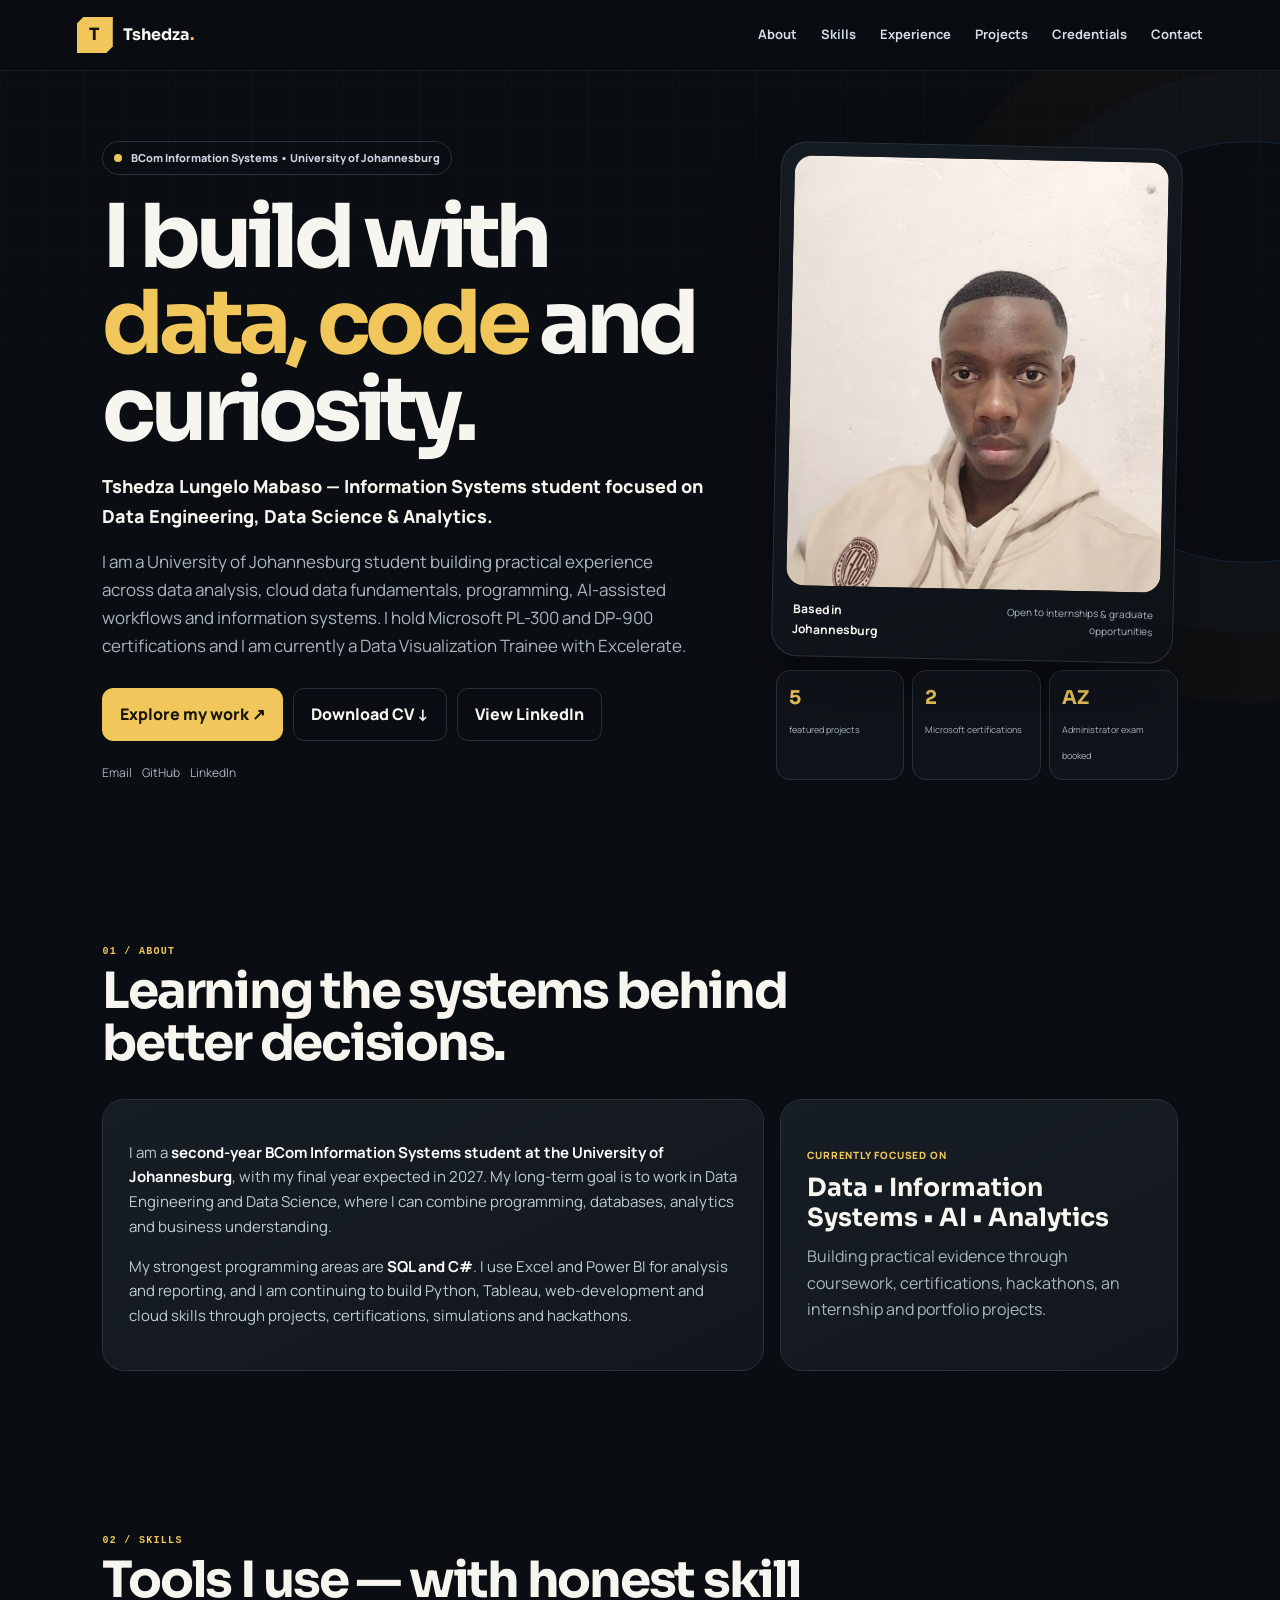
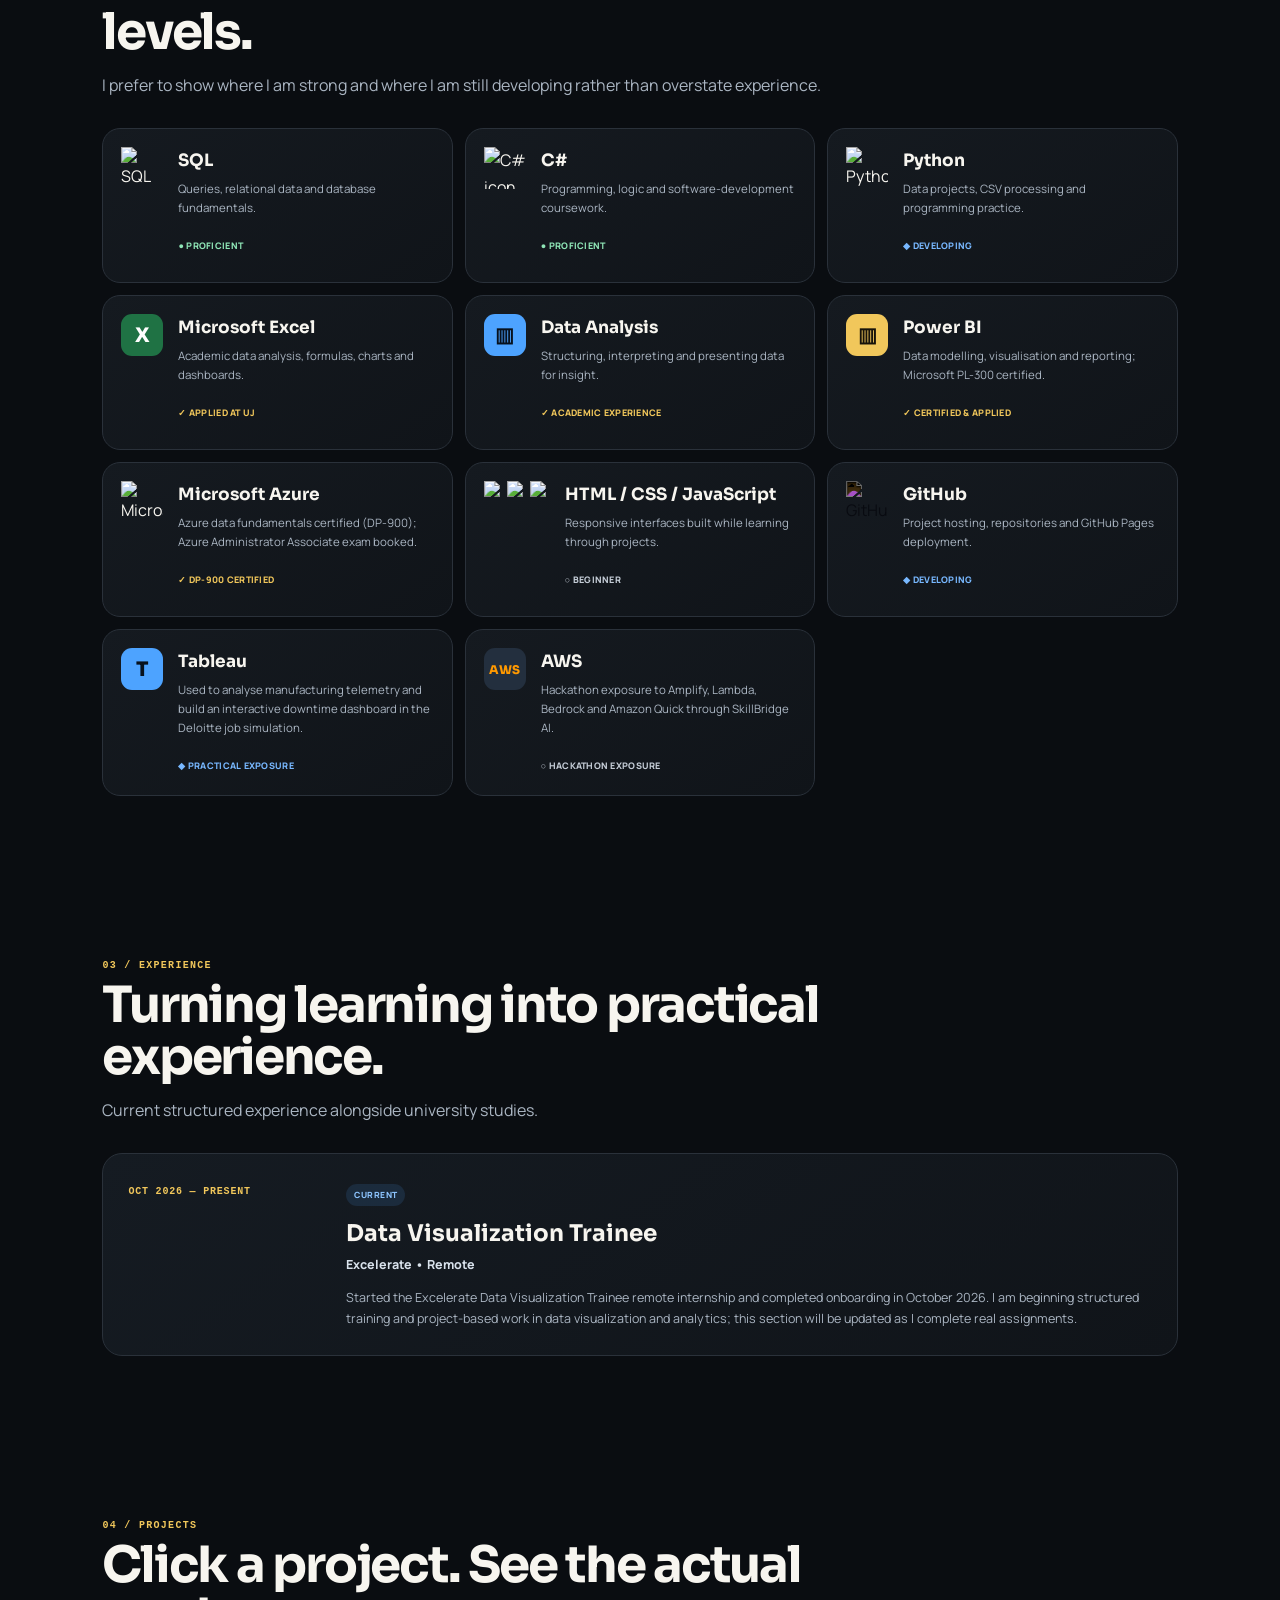
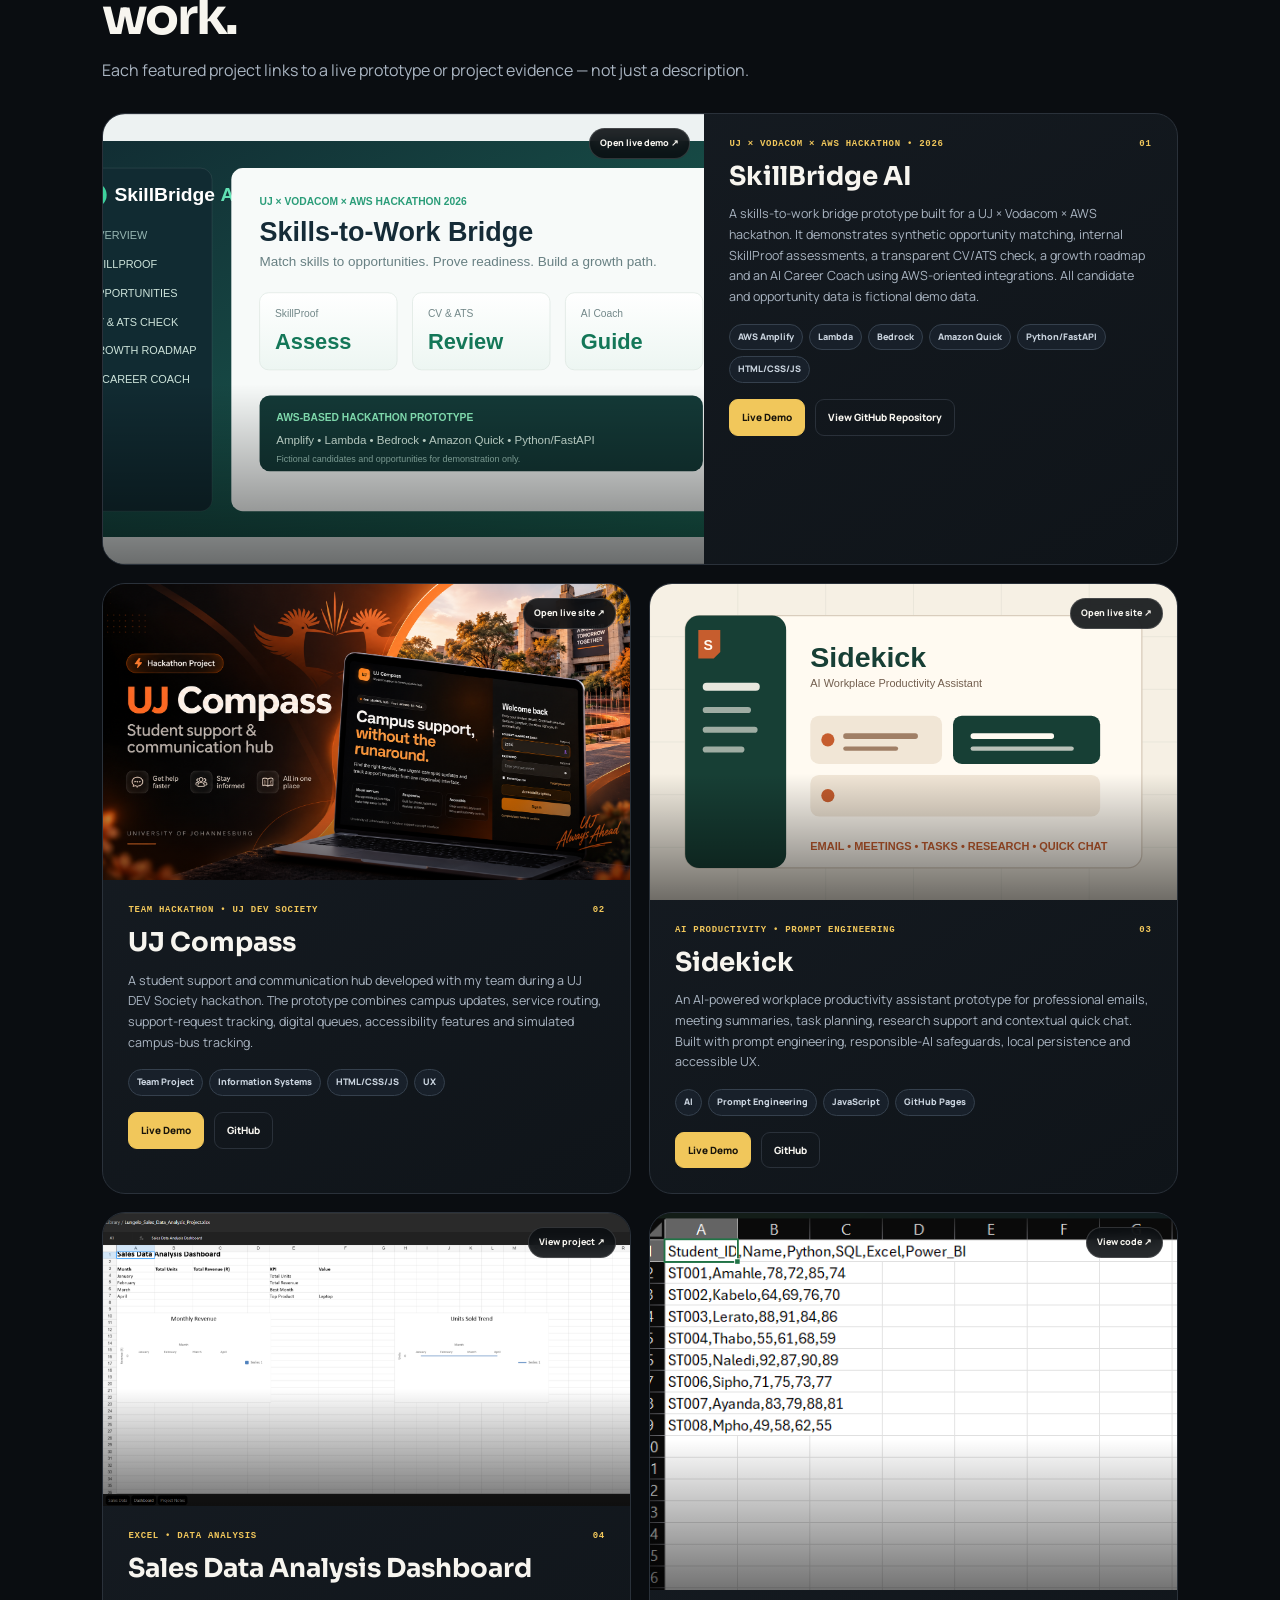
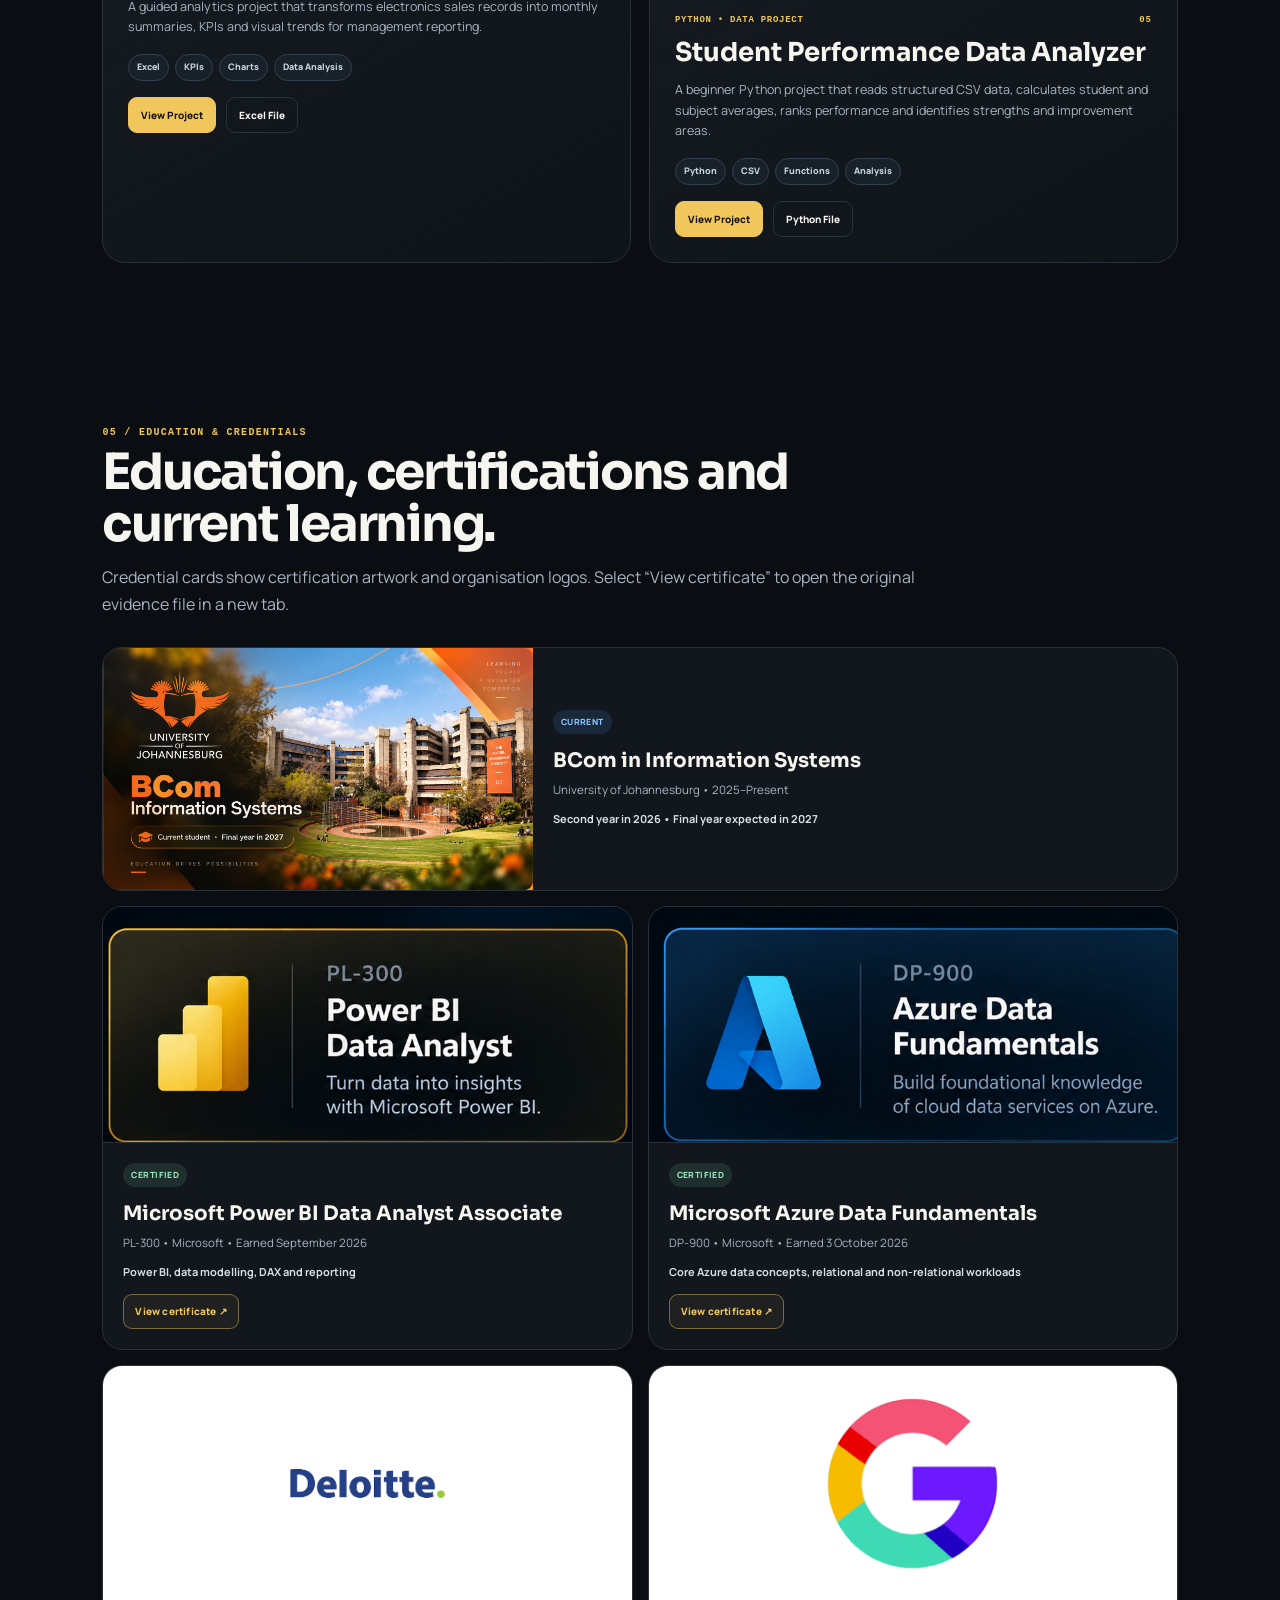
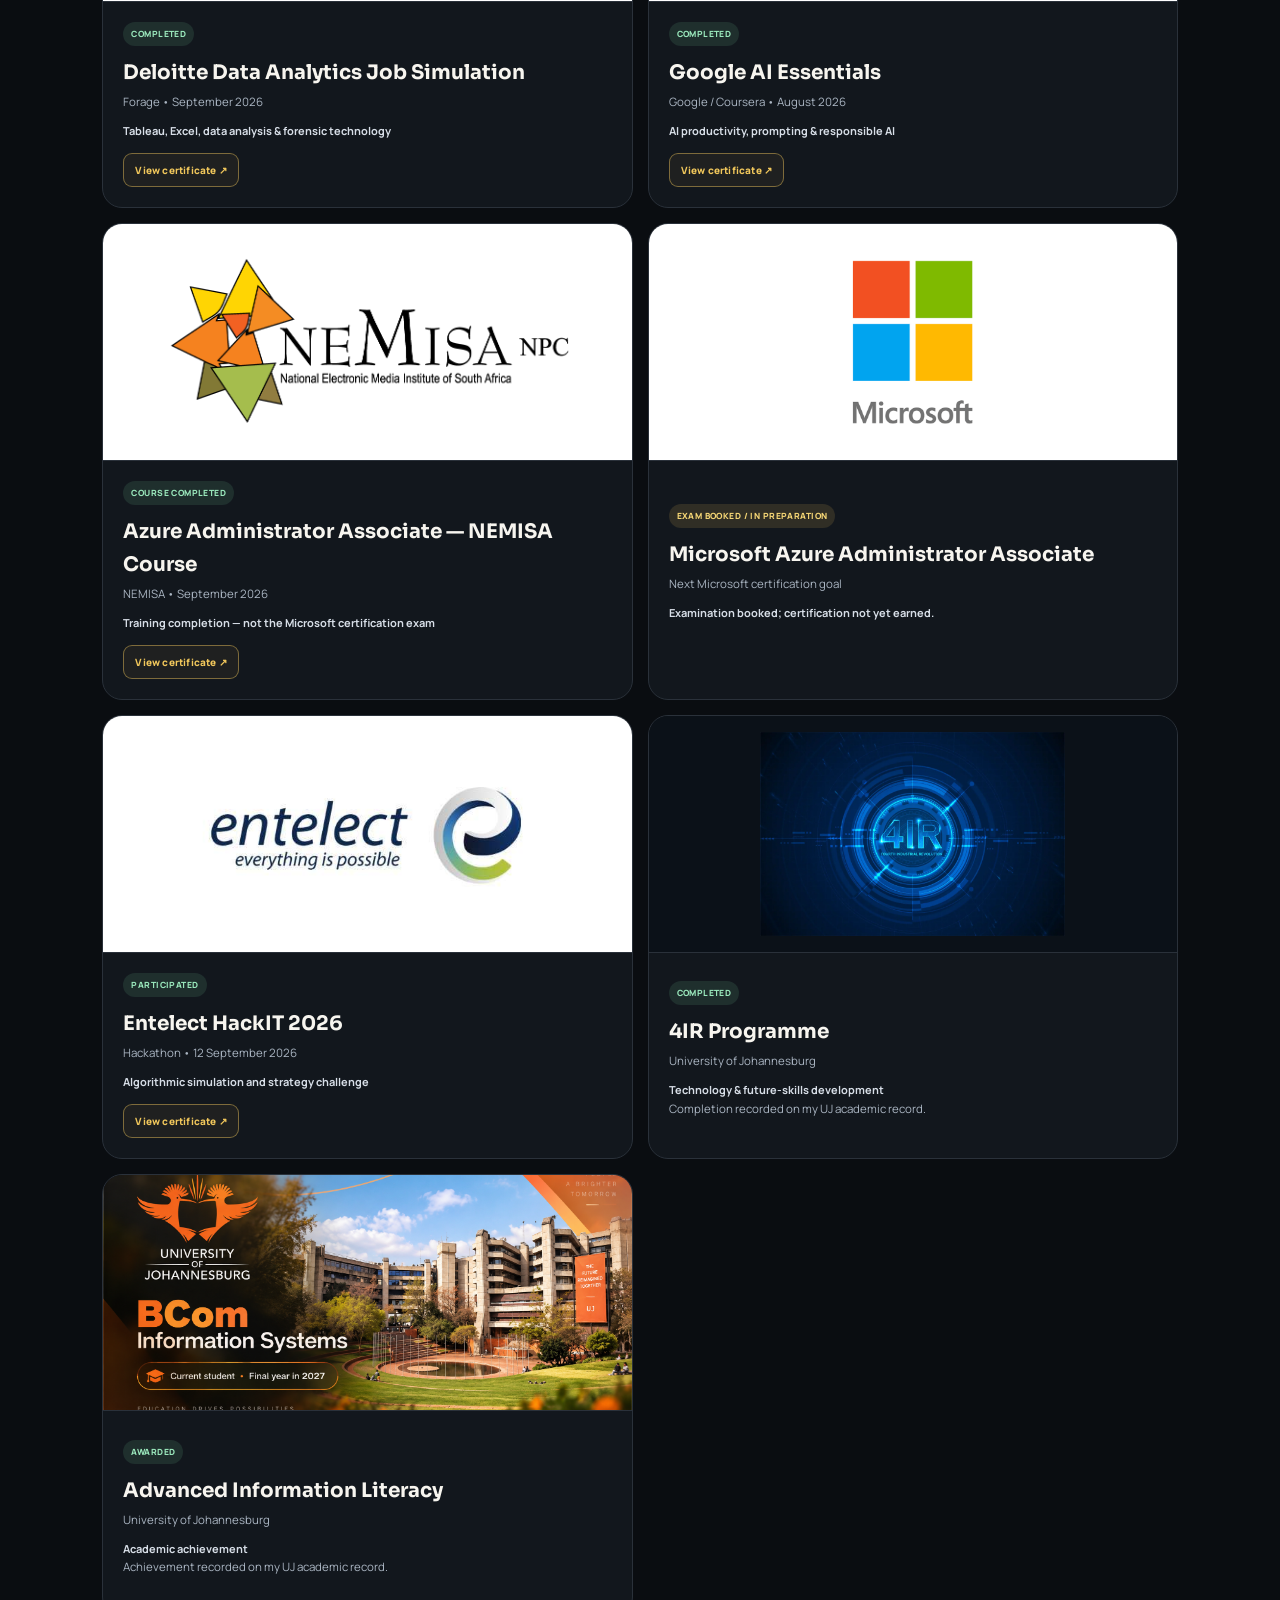
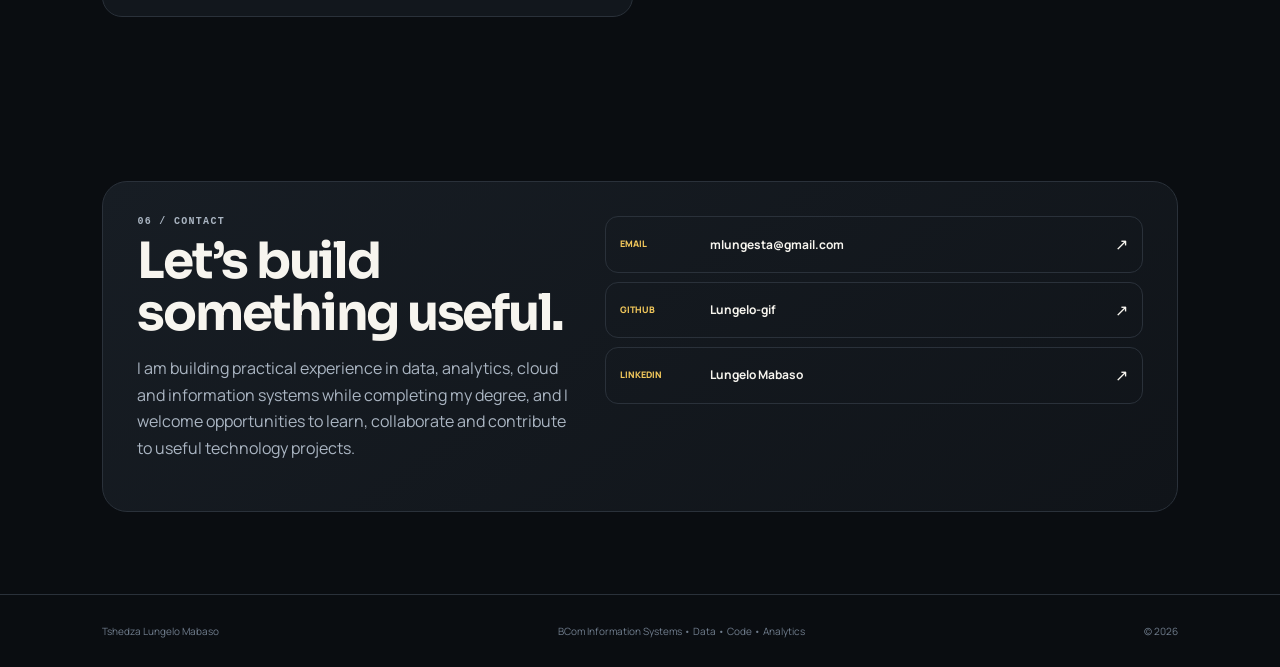
==== commit 9386622a: "Use UJ picture for literacy award and clarify academic-record evidence" ====
--- a/index.html
+++ b/index.html
@@ -100,12 +100,12 @@
 
     <article class="credential-card"><img class="credential-picture logo-white" src="assets/credential-entelect-logo.jpg" alt="Entelect logo" loading="lazy"><div class="credential-copy"><span class="status complete">Participated</span><h3>Entelect HackIT 2026</h3><p>Hackathon • 12 September 2026</p><b>Algorithmic simulation and strategy challenge</b><a class="certificate-action" href="certificates/entelect-hackit-2026-participation.png" target="_blank" rel="noopener">View certificate ↗</a></div></article>
 
-    <article class="credential-card"><img class="credential-picture" src="assets/credential-4ir-picture.webp" alt="Fourth Industrial Revolution artwork" loading="lazy"><div class="credential-copy"><span class="status complete">Completed</span><h3>4IR Programme</h3><p>University of Johannesburg</p><b>Technology & future-skills development</b></div></article>
-    <article class="credential-card"><img src="assets/credential-ail-icon.svg" alt="Advanced Information Literacy icon"><div class="credential-copy"><span class="status complete">Awarded</span><h3>Advanced Information Literacy</h3><p>University of Johannesburg</p><b>Academic achievement</b></div></article>
+    <article class="credential-card"><img class="credential-picture" src="assets/credential-4ir-picture.webp" alt="Fourth Industrial Revolution artwork" loading="lazy"><div class="credential-copy"><span class="status complete">Completed</span><h3>4IR Programme</h3><p>University of Johannesburg</p><b>Technology & future-skills development</b><p>Completion recorded on my UJ academic record.</p></div></article>
+    <article class="credential-card"><img src="assets/education-uj.png" alt="University of Johannesburg campus and branding" loading="lazy"><div class="credential-copy"><span class="status complete">Awarded</span><h3>Advanced Information Literacy</h3><p>University of Johannesburg</p><b>Academic achievement</b><p>Achievement recorded on my UJ academic record.</p></div></article>
   </div>
 </section>
 
 <section id="contact"><div class="contact-panel"><div><p class="eyebrow">06 / CONTACT</p><h2>Let’s build something useful.</h2><p>I am building practical experience in data, analytics, cloud and information systems while completing my degree, and I welcome opportunities to learn, collaborate and contribute to useful technology projects.</p></div><div class="contact-links"><a href="mailto:mlungesta@gmail.com"><span>Email</span><b>mlungesta@gmail.com</b>↗</a><a href="https://github.com/Lungelo-gif" target="_blank" rel="noopener"><span>GitHub</span><b>Lungelo-gif</b>↗</a><a href="https://www.linkedin.com/in/lungelo-mabaso-3bb61b306/" target="_blank" rel="noopener"><span>LinkedIn</span><b>Lungelo Mabaso</b>↗</a></div></div></section>
 </main>
 <footer><span>Tshedza Lungelo Mabaso</span><span>BCom Information Systems • Data • Code • Analytics</span><span>© 2026</span></footer>
-</body></html>+</body></html>
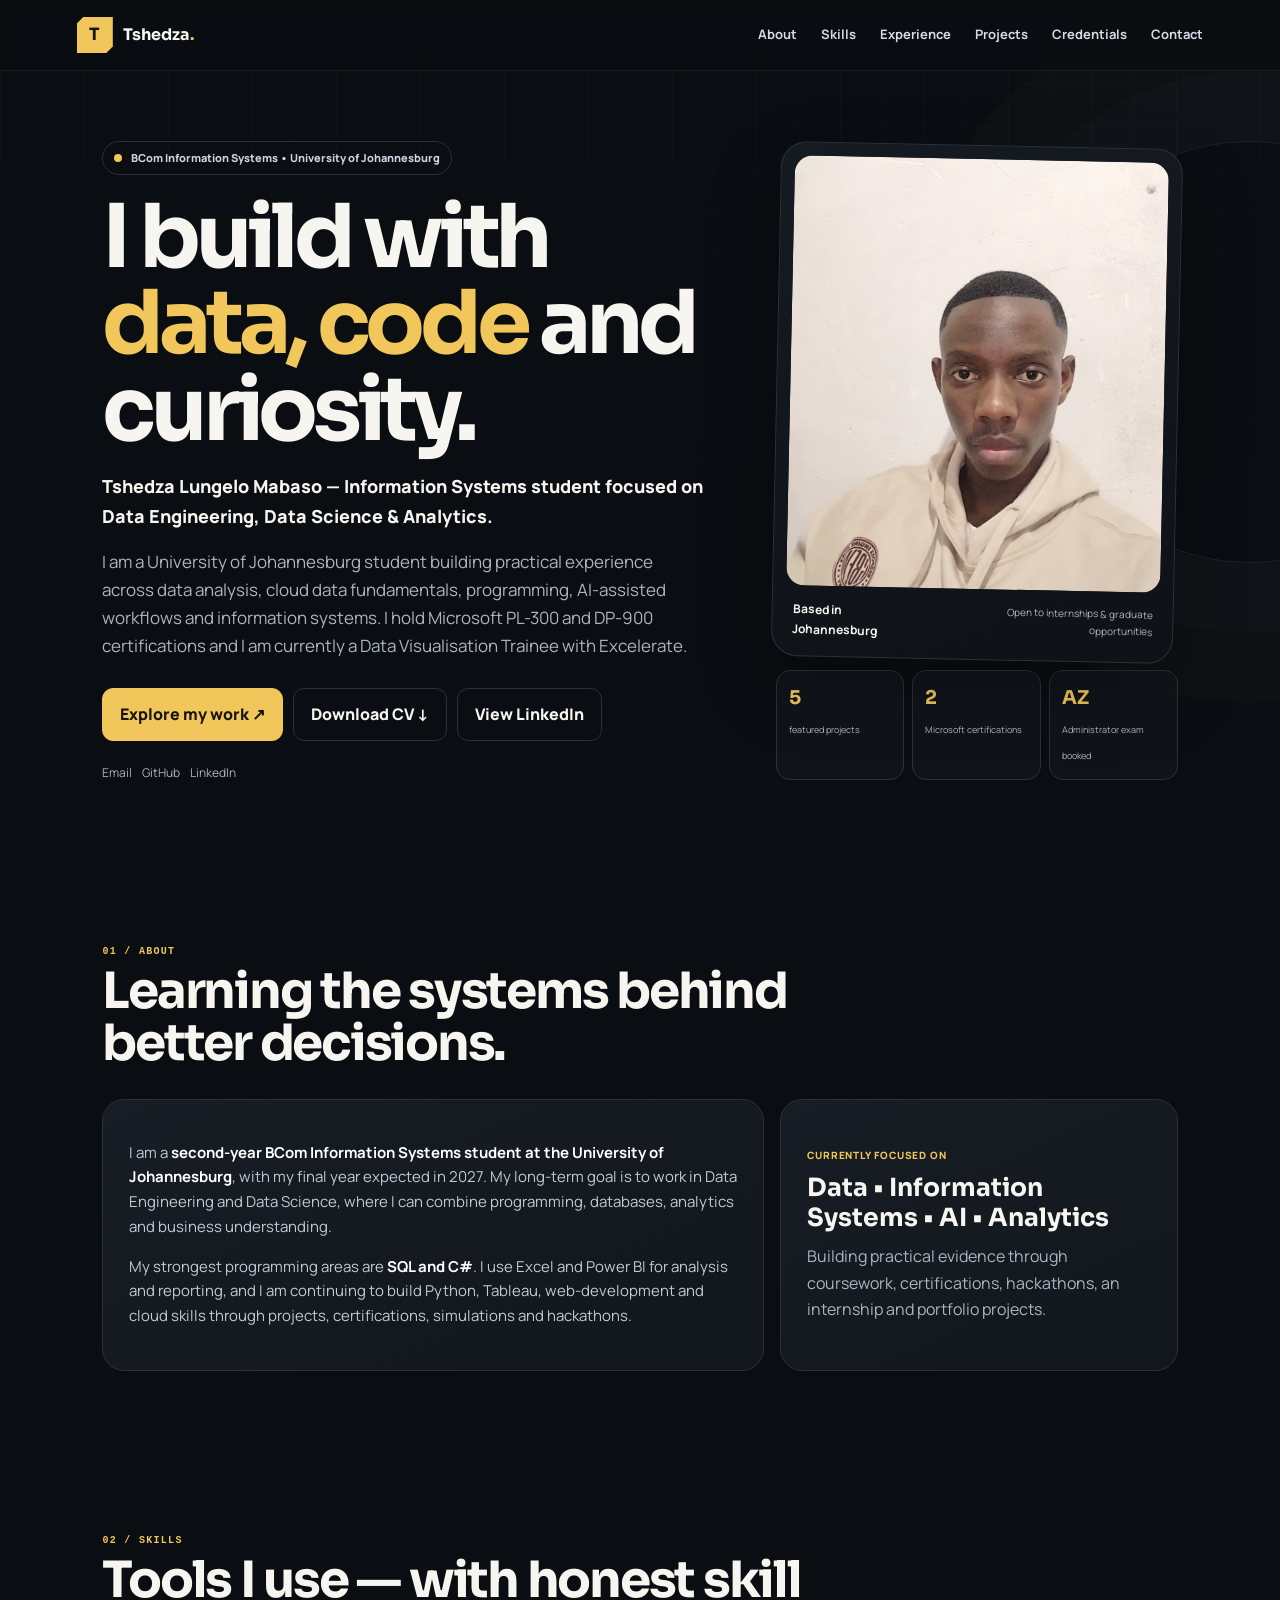
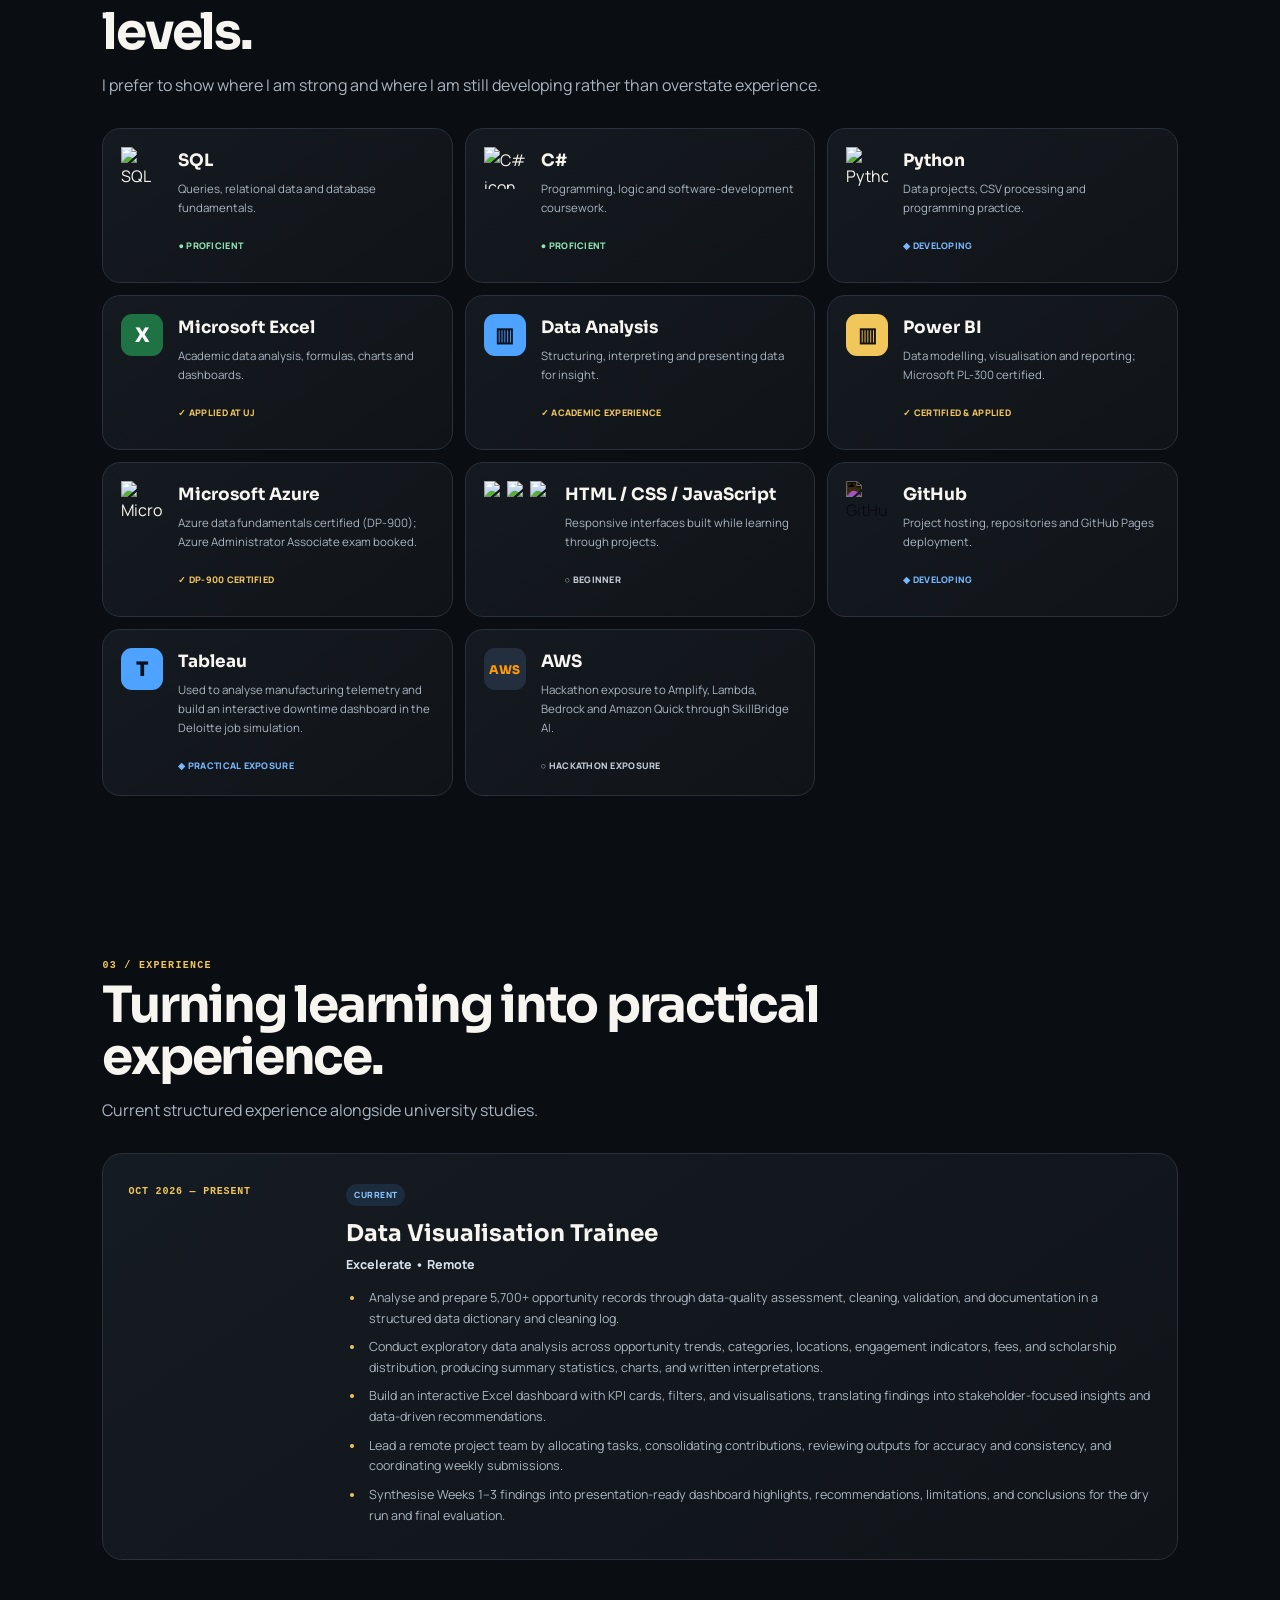
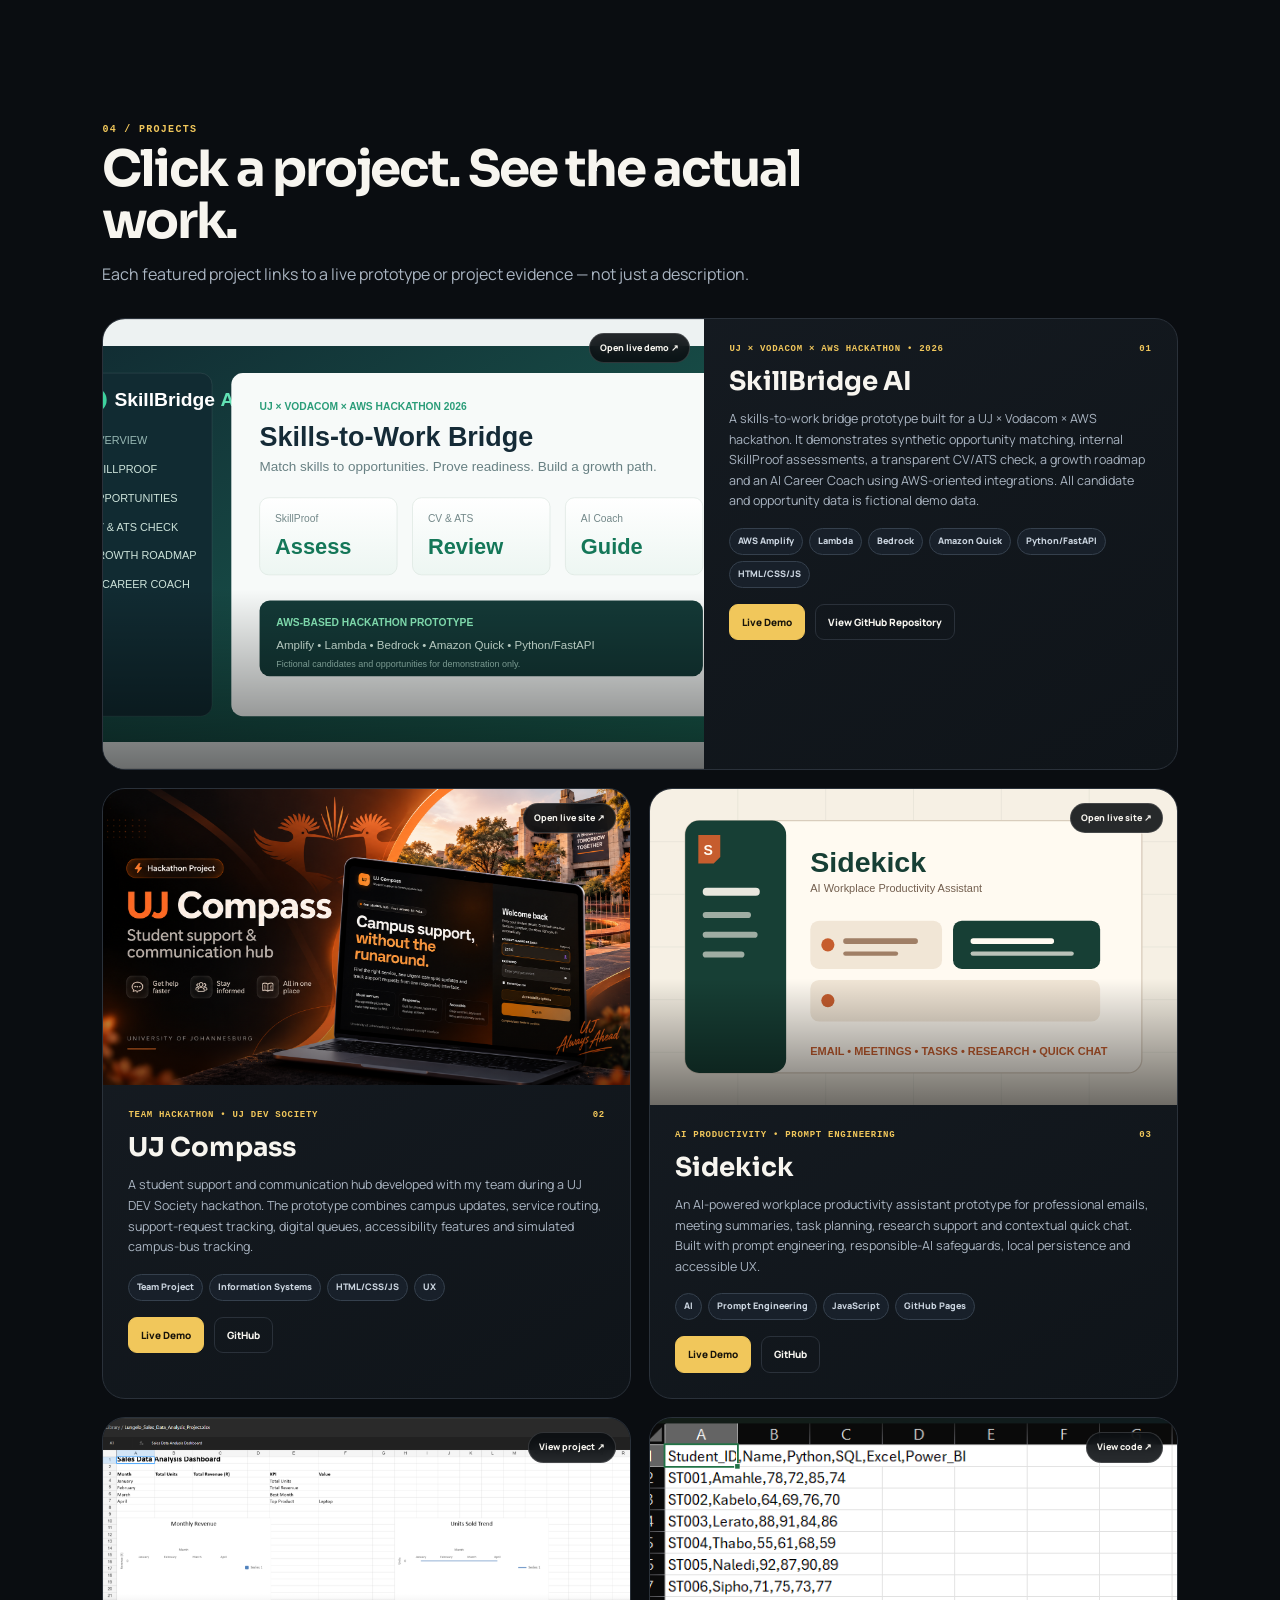
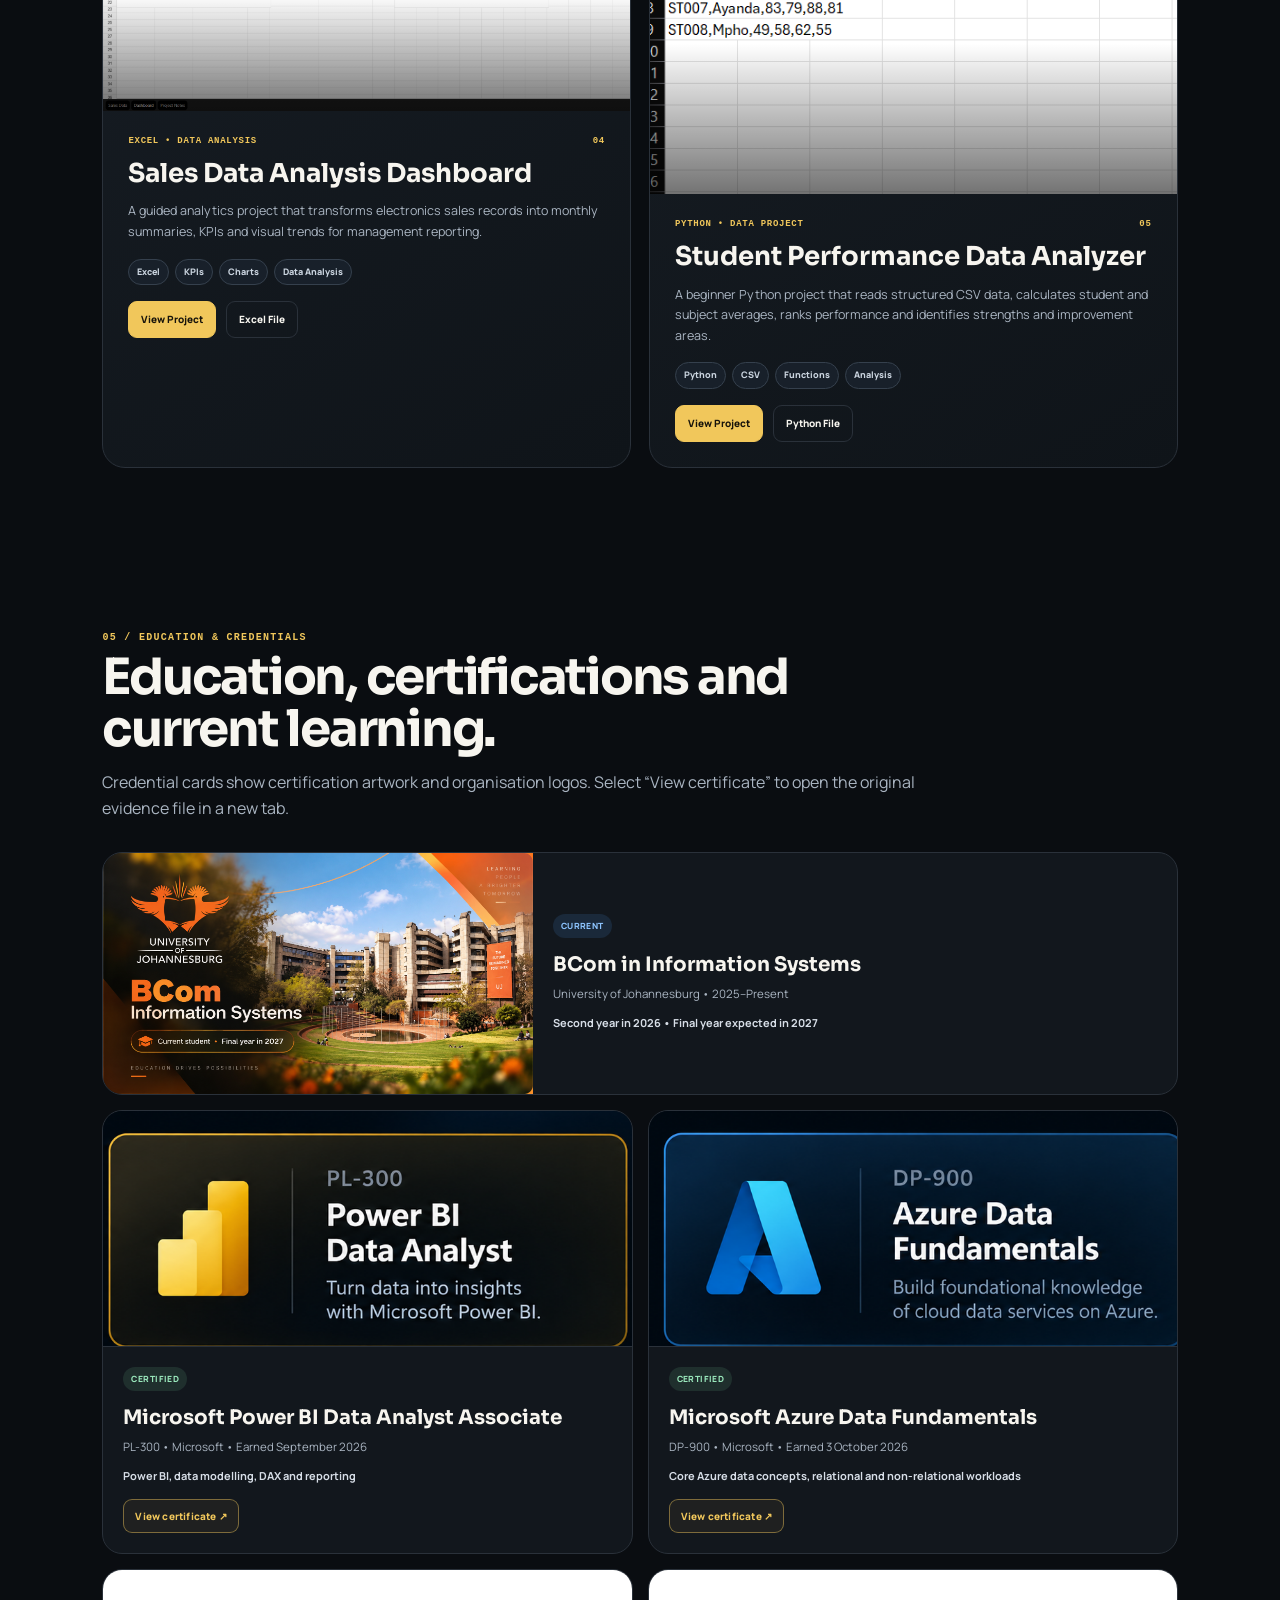
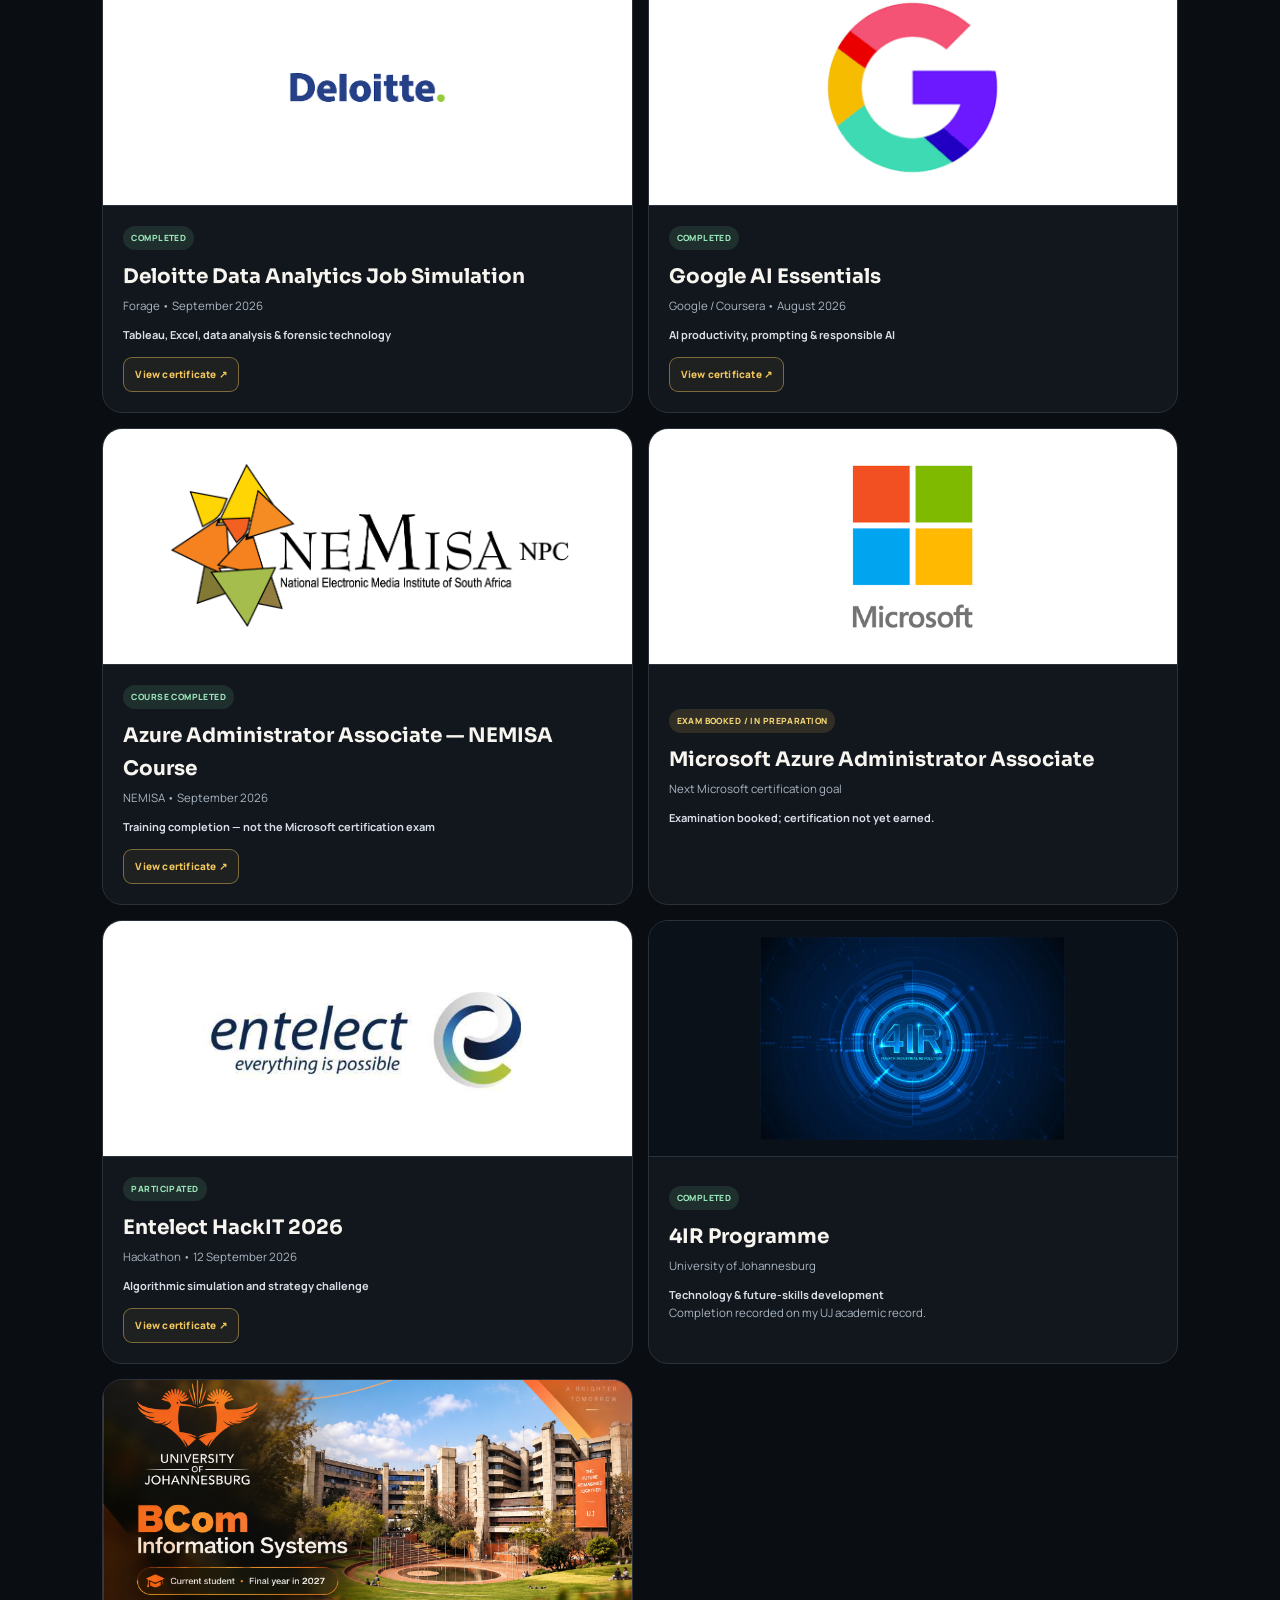
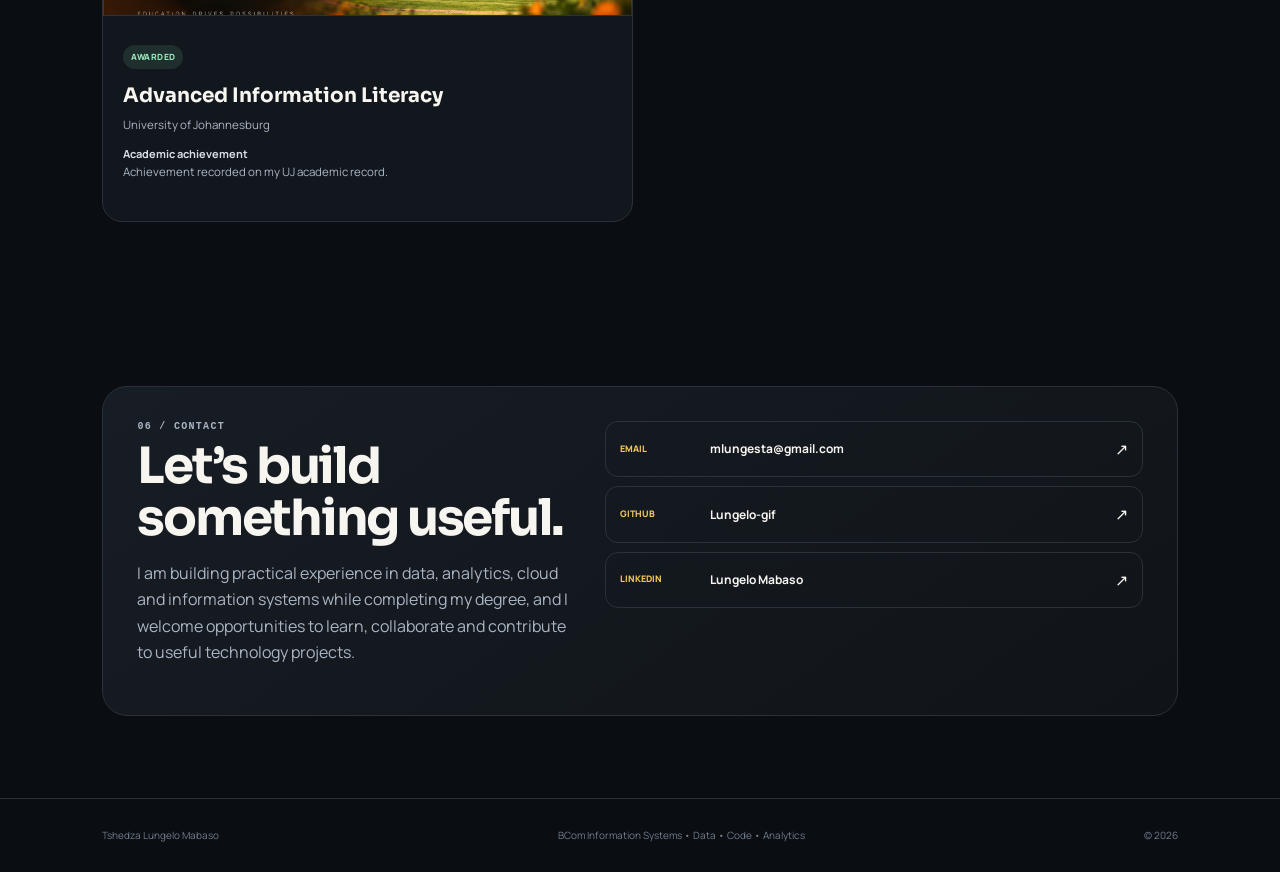
==== commit 4523604c: "Update CV and Excelerate experience Refresh portfolio experience details, styling, and downloadable " ====
--- a/index.html
+++ b/index.html
@@ -26,7 +26,7 @@
     <div class="hero-kicker"><span></span>BCom Information Systems • University of Johannesburg</div>
     <h1>I build with <em>data, code</em> and curiosity.</h1>
     <p class="hero-role">Tshedza Lungelo Mabaso — Information Systems student focused on Data Engineering, Data Science & Analytics.</p>
-    <p class="lead">I am a University of Johannesburg student building practical experience across data analysis, cloud data fundamentals, programming, AI-assisted workflows and information systems. I hold Microsoft PL-300 and DP-900 certifications and I am currently a Data Visualization Trainee with Excelerate.</p>
+    <p class="lead">I am a University of Johannesburg student building practical experience across data analysis, cloud data fundamentals, programming, AI-assisted workflows and information systems. I hold Microsoft PL-300 and DP-900 certifications and I am currently a Data Visualisation Trainee with Excelerate.</p>
     <div class="hero-actions"><a class="btn" href="#projects">Explore my work ↗</a><a class="btn secondary" href="Tshedza_Lungelo_Mabaso_CV.pdf" download="Tshedza_Lungelo_Mabaso_CV.pdf">Download CV ↓</a><a class="btn secondary" href="https://www.linkedin.com/in/lungelo-mabaso-3bb61b306/" target="_blank" rel="noopener">View LinkedIn</a></div>
     <div class="social-row"><a href="mailto:mlungesta@gmail.com">Email</a><a href="https://github.com/Lungelo-gif" target="_blank" rel="noopener">GitHub</a><a href="https://www.linkedin.com/in/lungelo-mabaso-3bb61b306/" target="_blank" rel="noopener">LinkedIn</a></div>
   </div>
@@ -62,7 +62,21 @@
 <section id="experience">
   <div class="section-heading"><p class="eyebrow">03 / EXPERIENCE</p><h2>Turning learning into practical experience.</h2><p class="section-copy">Current structured experience alongside university studies.</p></div>
   <div class="experience-list">
-    <article class="experience-card"><div class="experience-time">OCT 2026 — PRESENT</div><div><span class="status current">Current</span><h3>Data Visualization Trainee</h3><p class="experience-org">Excelerate • Remote</p><p>Started the Excelerate Data Visualization Trainee remote internship and completed onboarding in October 2026. I am beginning structured training and project-based work in data visualization and analytics; this section will be updated as I complete real assignments.</p></div></article>
+    <article class="experience-card">
+      <div class="experience-time">OCT 2026 — PRESENT</div>
+      <div>
+        <span class="status current">Current</span>
+        <h3>Data Visualisation Trainee</h3>
+        <p class="experience-org">Excelerate • Remote</p>
+        <ul class="experience-points">
+          <li>Analyse and prepare 5,700+ opportunity records through data-quality assessment, cleaning, validation, and documentation in a structured data dictionary and cleaning log.</li>
+          <li>Conduct exploratory data analysis across opportunity trends, categories, locations, engagement indicators, fees, and scholarship distribution, producing summary statistics, charts, and written interpretations.</li>
+          <li>Build an interactive Excel dashboard with KPI cards, filters, and visualisations, translating findings into stakeholder-focused insights and data-driven recommendations.</li>
+          <li>Lead a remote project team by allocating tasks, consolidating contributions, reviewing outputs for accuracy and consistency, and coordinating weekly submissions.</li>
+          <li>Synthesise Weeks 1–3 findings into presentation-ready dashboard highlights, recommendations, limitations, and conclusions for the dry run and final evaluation.</li>
+        </ul>
+      </div>
+    </article>
   </div>
 </section>
 
@@ -109,3 +123,4 @@
 </main>
 <footer><span>Tshedza Lungelo Mabaso</span><span>BCom Information Systems • Data • Code • Analytics</span><span>© 2026</span></footer>
 </body></html>
+
--- a/style.css
+++ b/style.css
@@ -44,7 +44,7 @@
 }
 
 /* October 2026 portfolio update */
-.experience-list{display:grid;gap:14px}.experience-card{display:grid;grid-template-columns:190px 1fr;gap:28px;border:1px solid var(--line);background:linear-gradient(145deg,#151b22,#101419);border-radius:20px;padding:25px}.experience-time{font:800 10px ui-monospace,monospace;letter-spacing:.08em;color:var(--gold);padding-top:7px}.experience-card h3{font-size:23px;margin:10px 0 2px}.experience-org{color:#d9e2ec!important;font-weight:750;margin:0 0 10px!important}.experience-card p{color:var(--muted);font-size:12.5px;margin-bottom:0}.credential-link{text-decoration:none;color:inherit;transition:.22s}.credential-link:hover{transform:translateY(-3px);border-color:rgba(241,199,91,.55);box-shadow:0 20px 45px rgba(0,0,0,.2)}.view-proof{font-size:9px;font-weight:850;text-transform:uppercase;letter-spacing:.06em;color:var(--gold);margin-top:11px}.exam-card{grid-template-columns:190px 1fr}.exam-icon{min-height:205px;display:grid;place-items:center;background:linear-gradient(145deg,#0d4c8e,#4da3ff);font:800 56px Sora,sans-serif;color:white}.credential-card>img{object-position:center}.credential-card:not(.wide)>img{background:#fff}@media(max-width:760px){.experience-card{grid-template-columns:1fr;gap:10px}.exam-card{grid-template-columns:1fr}.exam-icon{min-height:160px}}
+.experience-list{display:grid;gap:14px}.experience-card{display:grid;grid-template-columns:190px 1fr;gap:28px;border:1px solid var(--line);background:linear-gradient(145deg,#151b22,#101419);border-radius:20px;padding:25px}.experience-time{font:800 10px ui-monospace,monospace;letter-spacing:.08em;color:var(--gold);padding-top:7px}.experience-card h3{font-size:23px;margin:10px 0 2px}.experience-org{color:#d9e2ec!important;font-weight:750;margin:0 0 10px!important}.experience-card p{color:var(--muted);font-size:12.5px;margin-bottom:0}.experience-points{margin:12px 0 0;padding-left:19px;color:var(--muted);font-size:12.5px}.experience-points li{padding-left:4px;margin:0 0 8px}.experience-points li::marker{color:var(--gold)}.credential-link{text-decoration:none;color:inherit;transition:.22s}.credential-link:hover{transform:translateY(-3px);border-color:rgba(241,199,91,.55);box-shadow:0 20px 45px rgba(0,0,0,.2)}.view-proof{font-size:9px;font-weight:850;text-transform:uppercase;letter-spacing:.06em;color:var(--gold);margin-top:11px}.exam-card{grid-template-columns:190px 1fr}.exam-icon{min-height:205px;display:grid;place-items:center;background:linear-gradient(145deg,#0d4c8e,#4da3ff);font:800 56px Sora,sans-serif;color:white}.credential-card>img{object-position:center}.credential-card:not(.wide)>img{background:#fff}@media(max-width:760px){.experience-card{grid-template-columns:1fr;gap:10px}.exam-card{grid-template-columns:1fr}.exam-icon{min-height:160px}}
 
 .aws{background:#232f3e;color:#ff9900;font-size:12px;letter-spacing:.03em}
 
@@ -72,3 +72,4 @@
 .credential-card:not(.wide)>img.credential-picture.logo-white{
   background:#fff;
 }
+
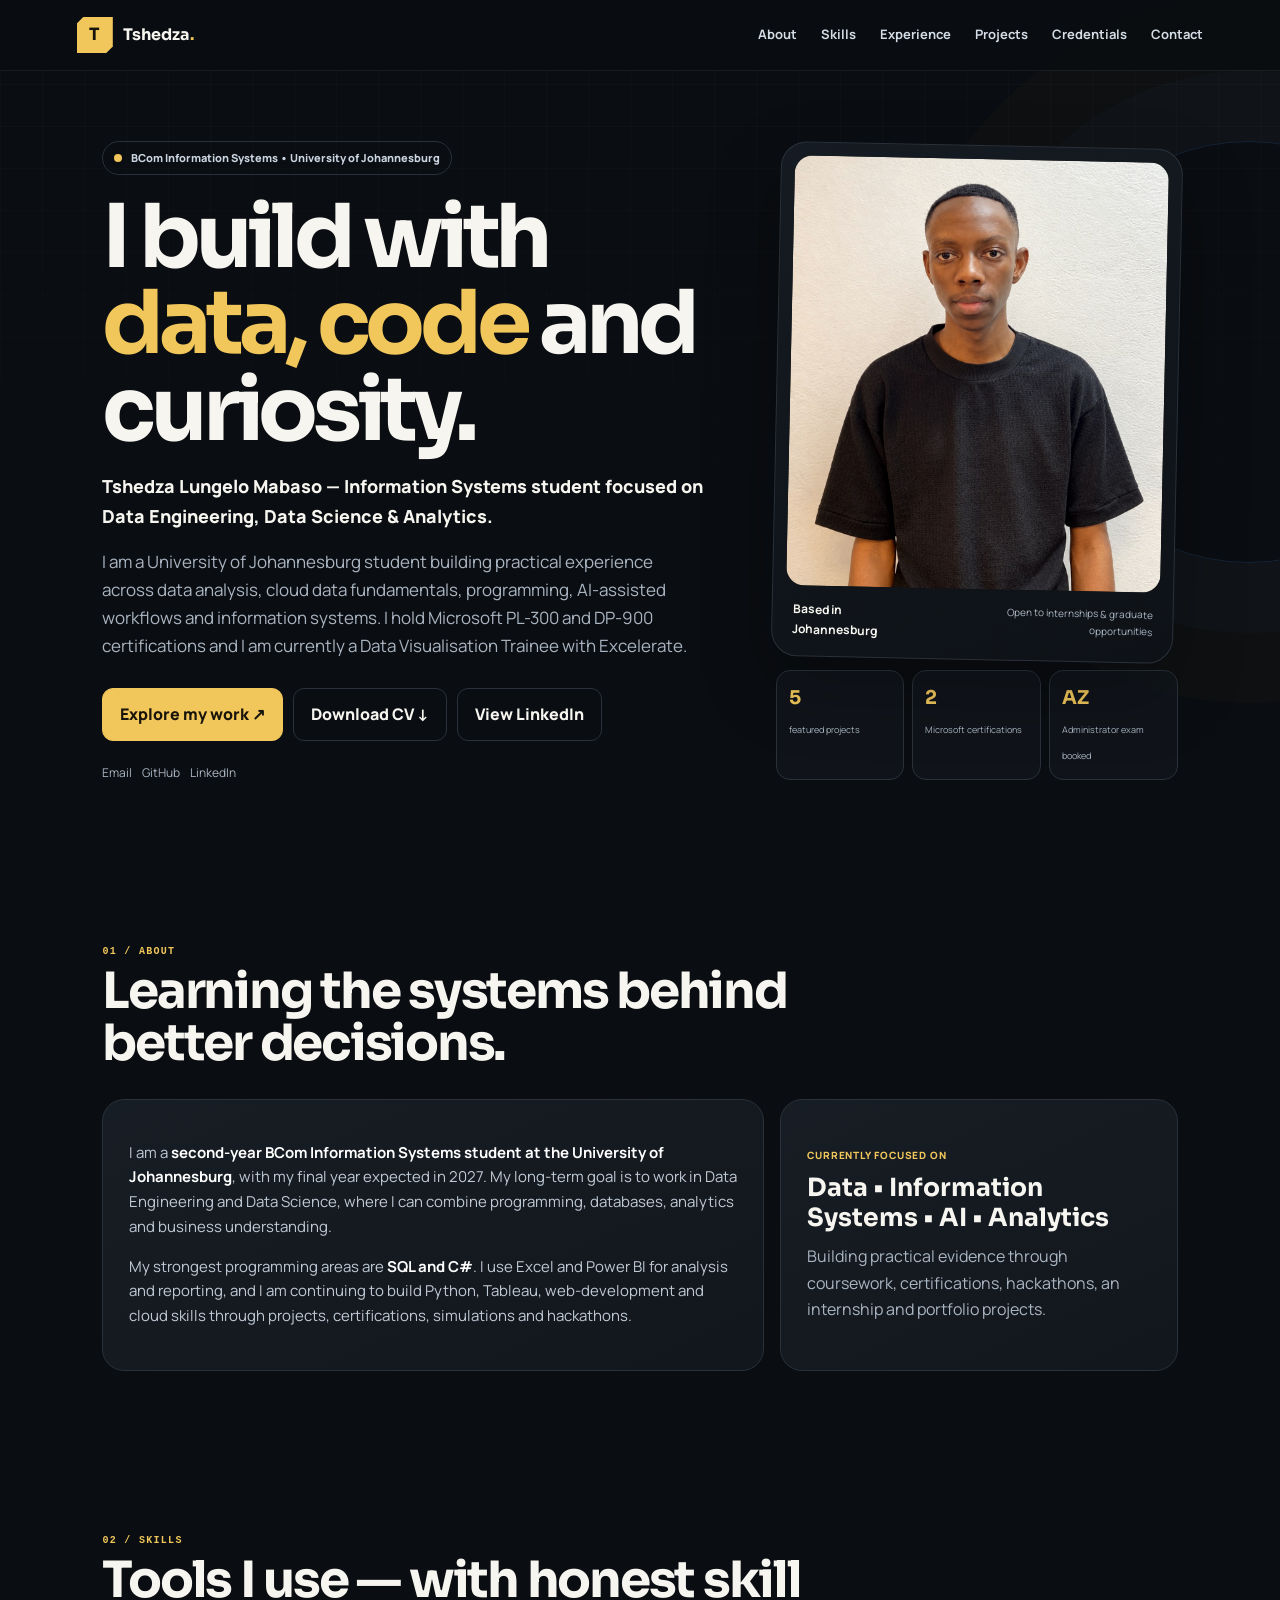
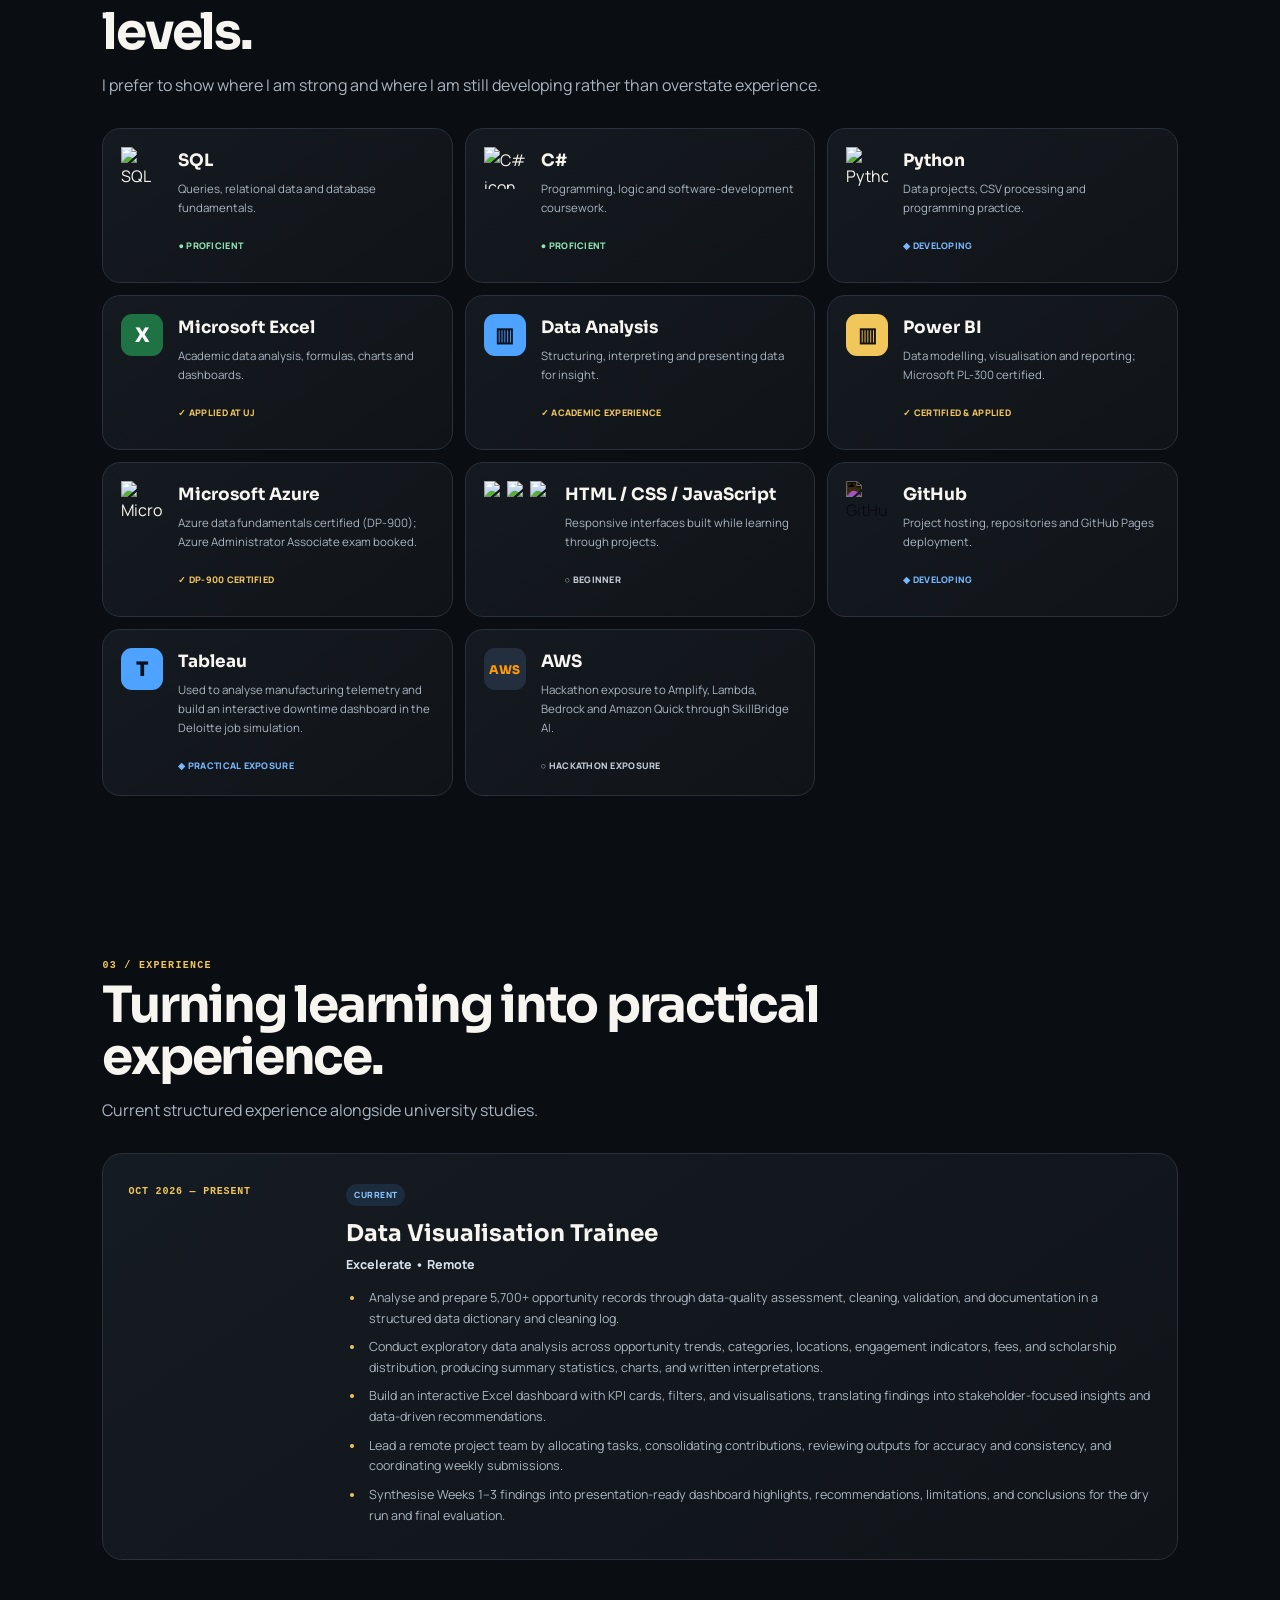
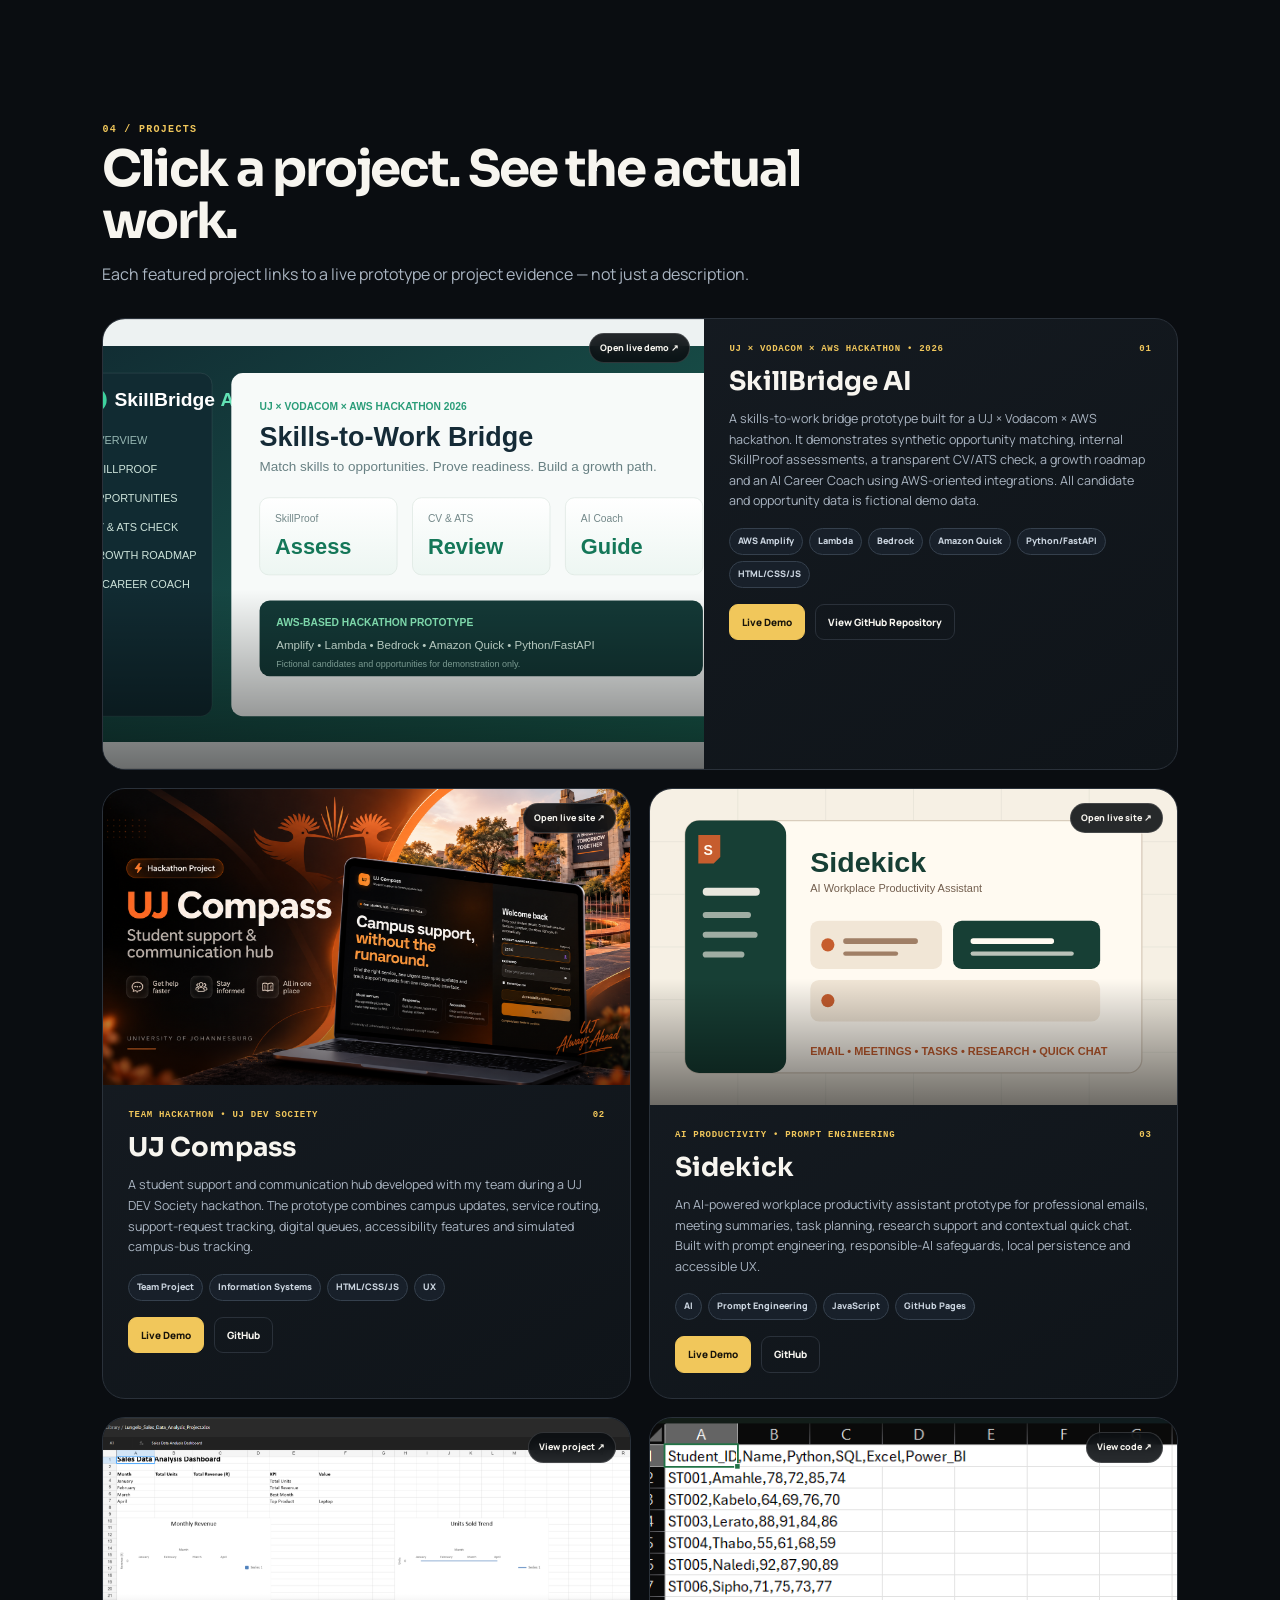
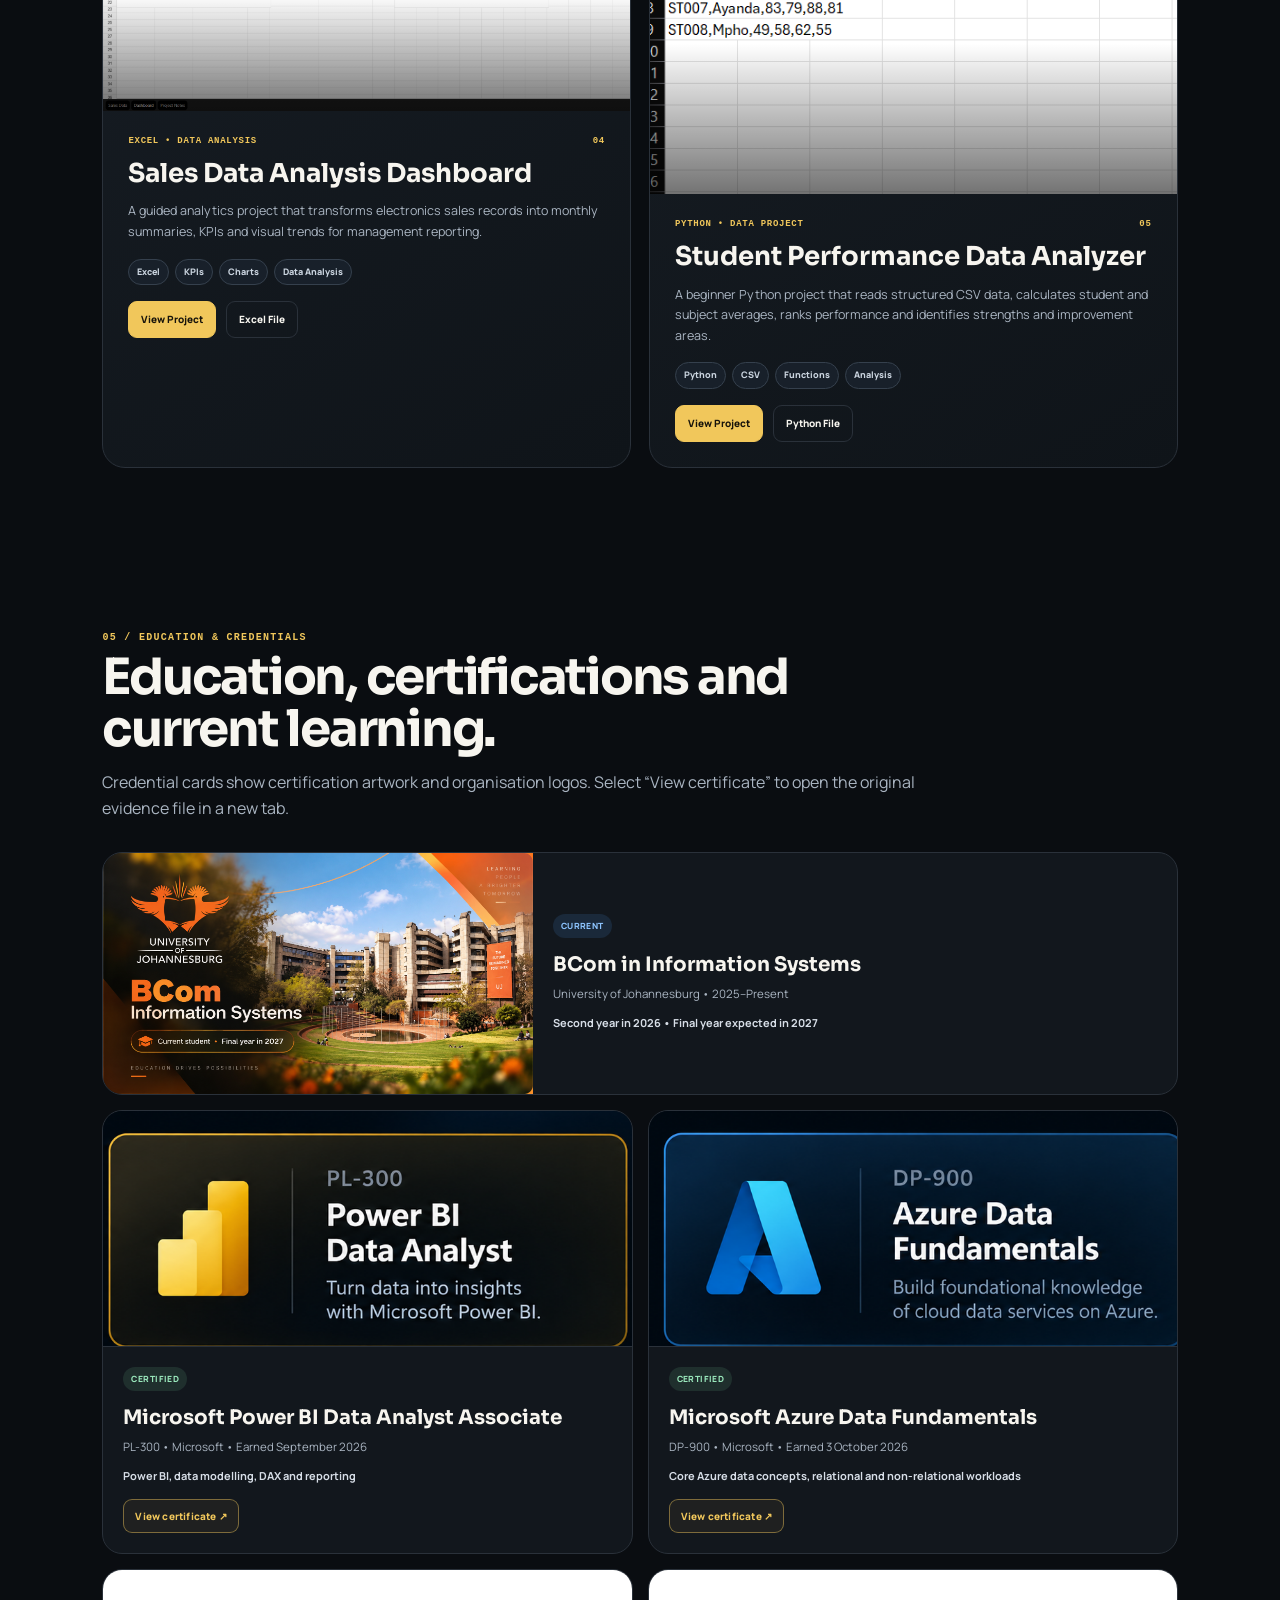
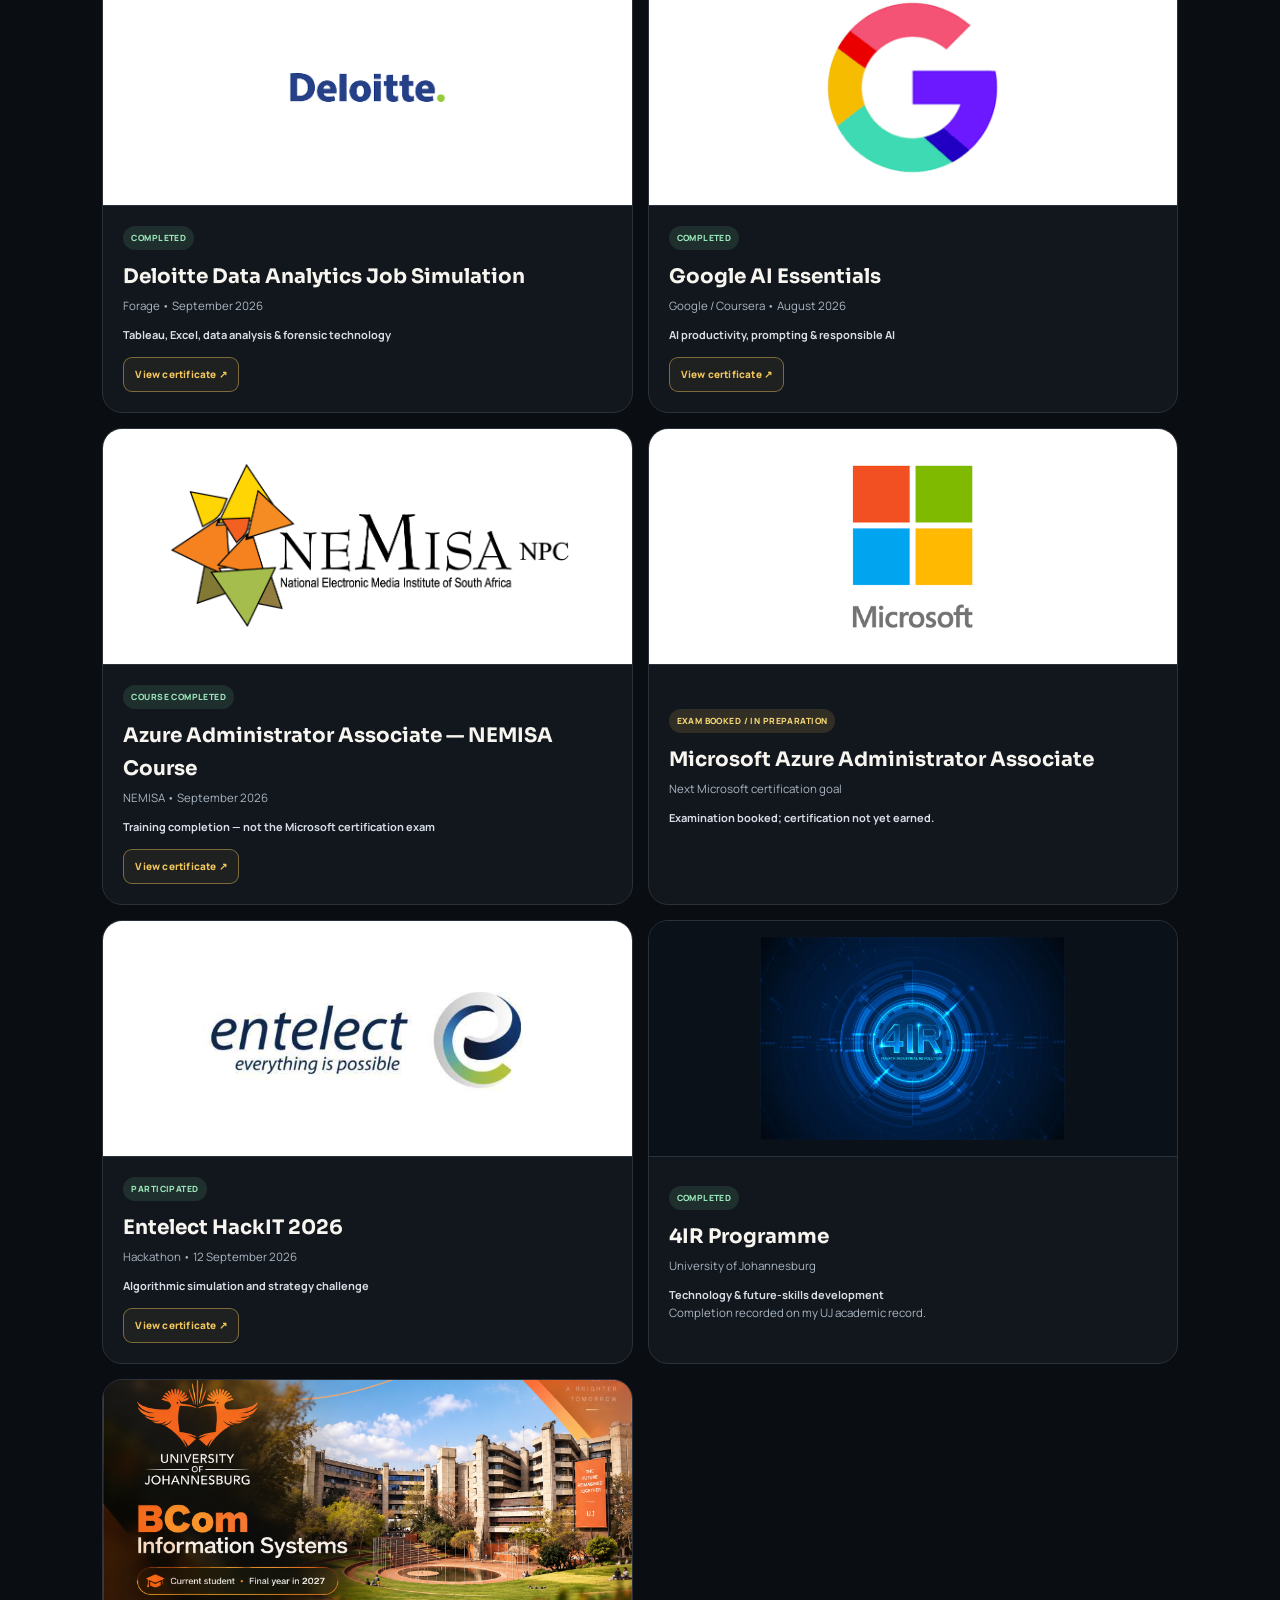
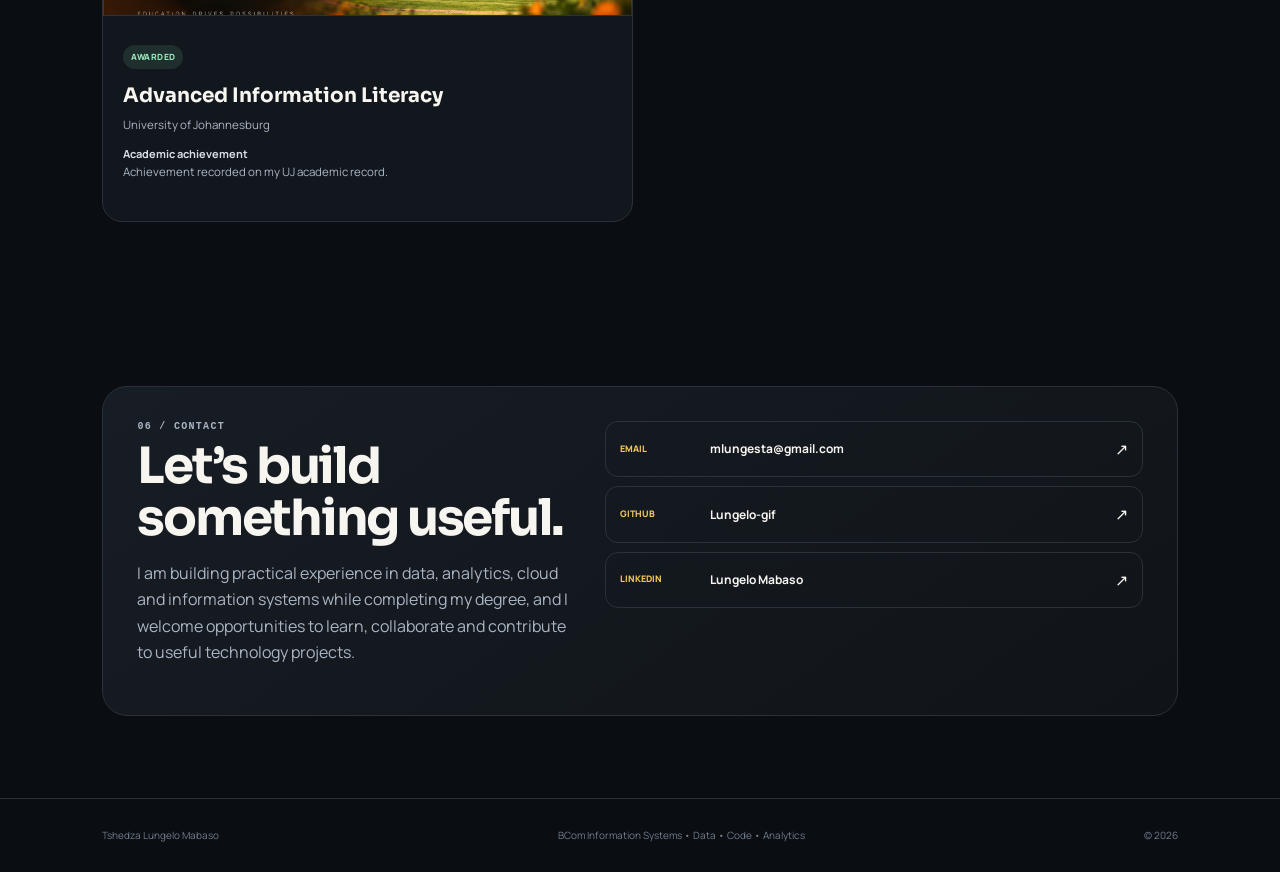
==== commit c5ceab8c: "Refresh portrait asset on live site Add a cache-busting version to the updated profile image referen" ====
--- a/index.html
+++ b/index.html
@@ -31,7 +31,7 @@
     <div class="social-row"><a href="mailto:mlungesta@gmail.com">Email</a><a href="https://github.com/Lungelo-gif" target="_blank" rel="noopener">GitHub</a><a href="https://www.linkedin.com/in/lungelo-mabaso-3bb61b306/" target="_blank" rel="noopener">LinkedIn</a></div>
   </div>
   <div class="hero-side">
-    <div class="portrait-card"><div class="portrait-frame"><img src="assets/profile.jpg" alt="Tshedza Lungelo Mabaso"></div><div class="portrait-caption"><b>Based in Johannesburg</b><span>Open to internships & graduate opportunities</span></div></div>
+    <div class="portrait-card"><div class="portrait-frame"><img src="assets/profile.jpg?v=20261101" alt="Tshedza Lungelo Mabaso"></div><div class="portrait-caption"><b>Based in Johannesburg</b><span>Open to internships & graduate opportunities</span></div></div>
     <div class="hero-stats"><div><b>5</b><span>featured projects</span></div><div><b>2</b><span>Microsoft certifications</span></div><div><b>AZ</b><span>Administrator exam booked</span></div></div>
   </div>
 </header>
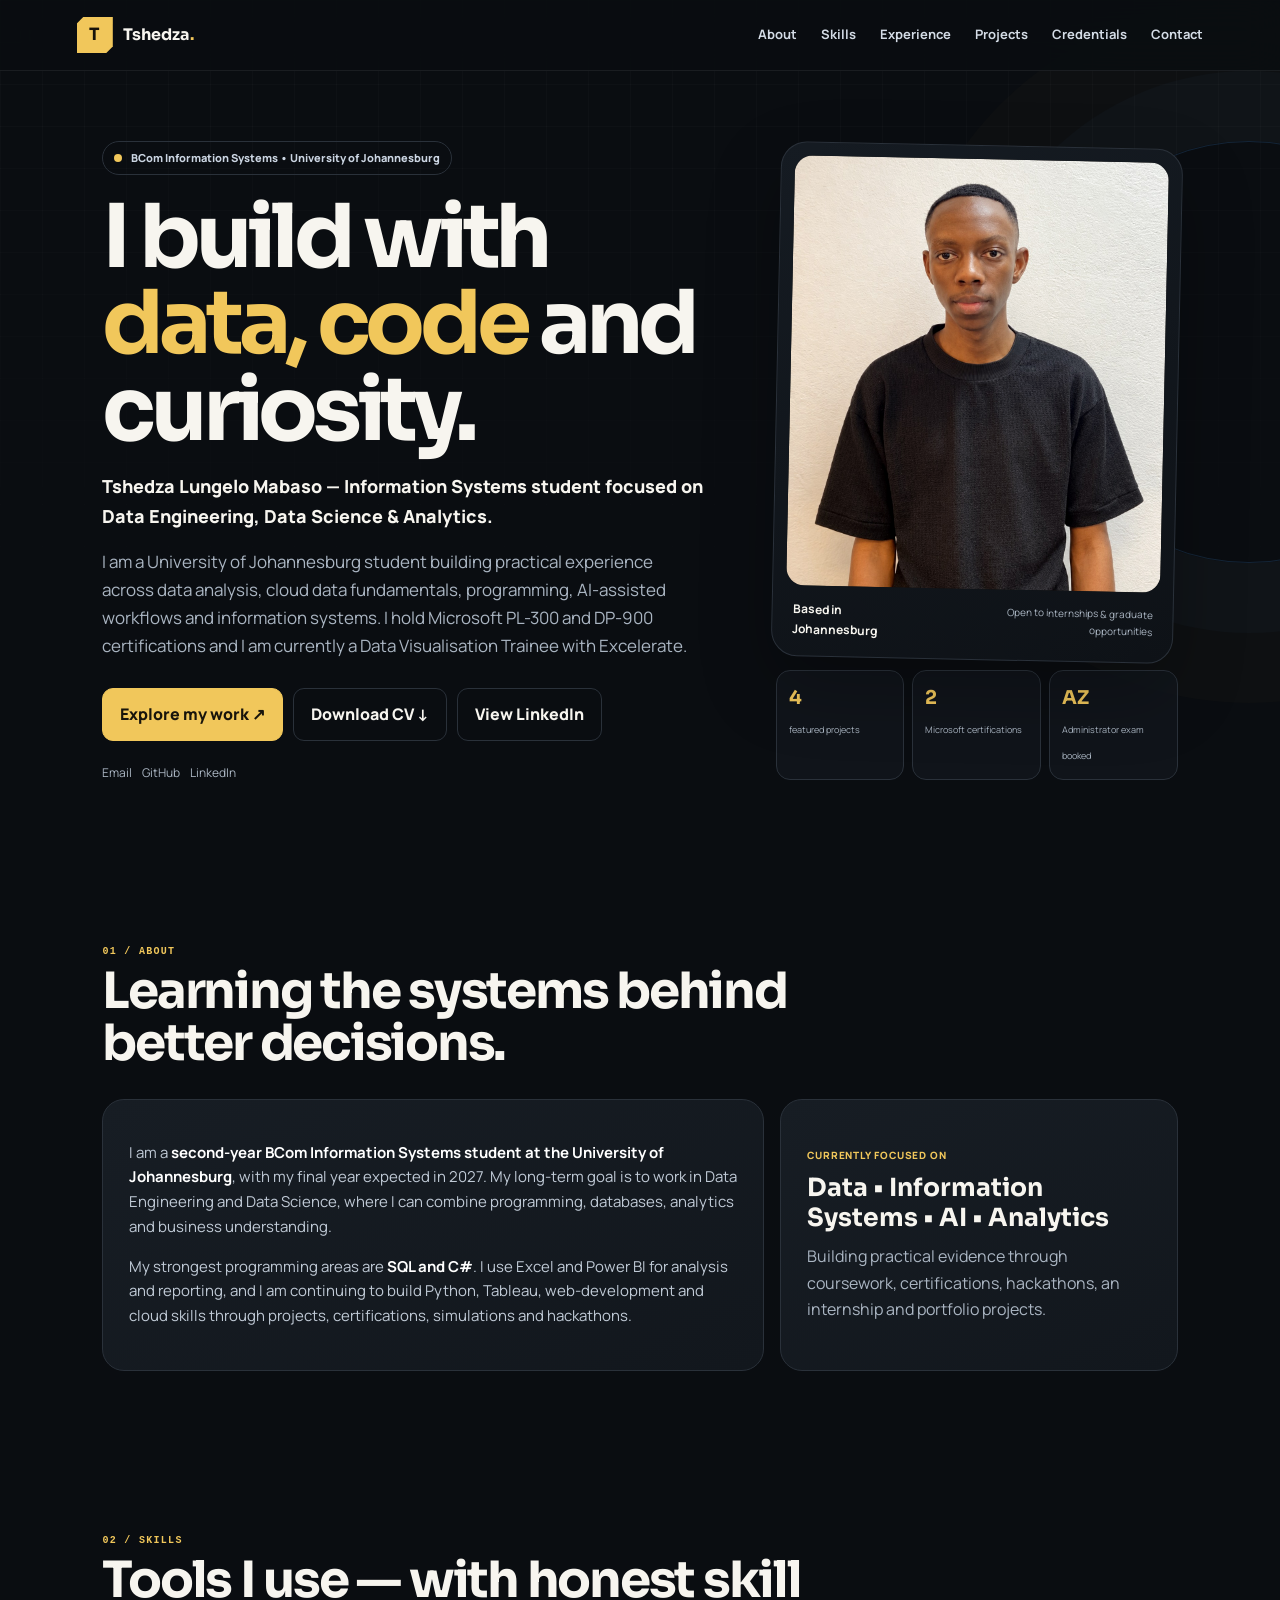
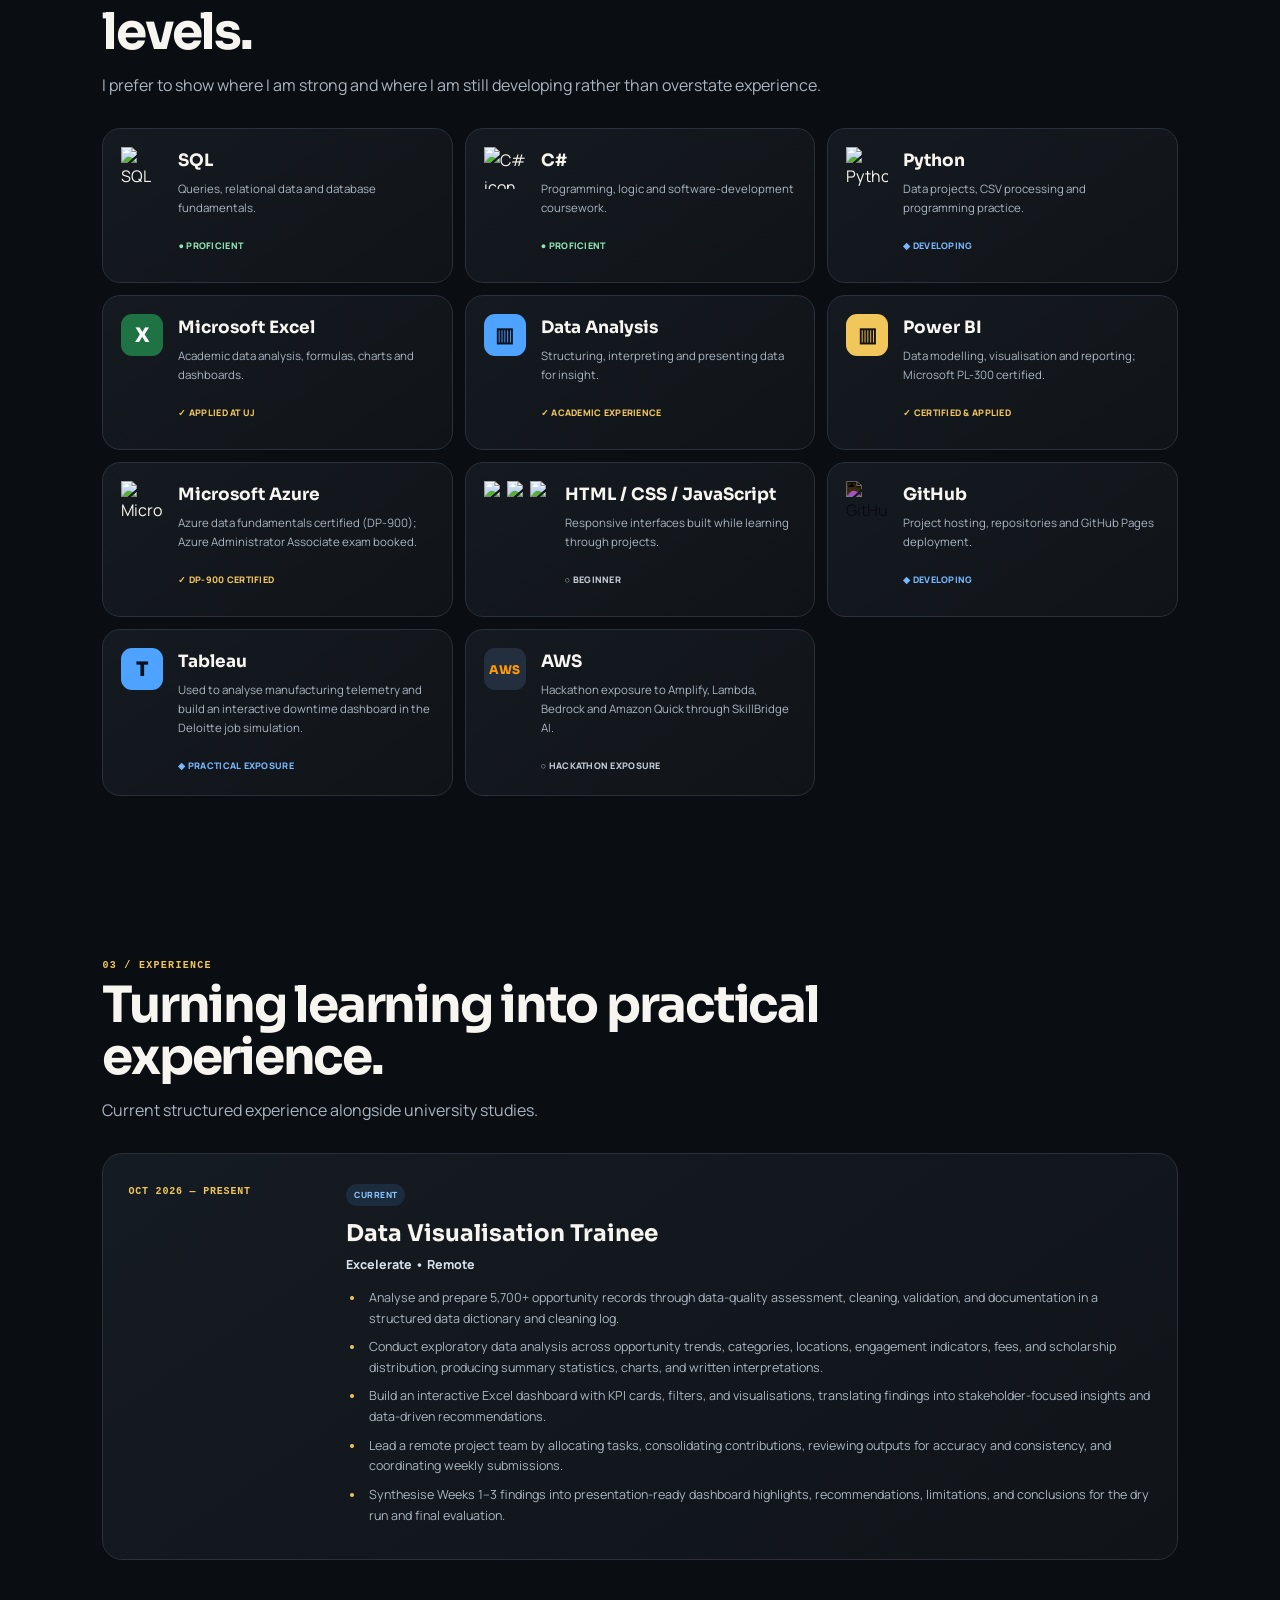
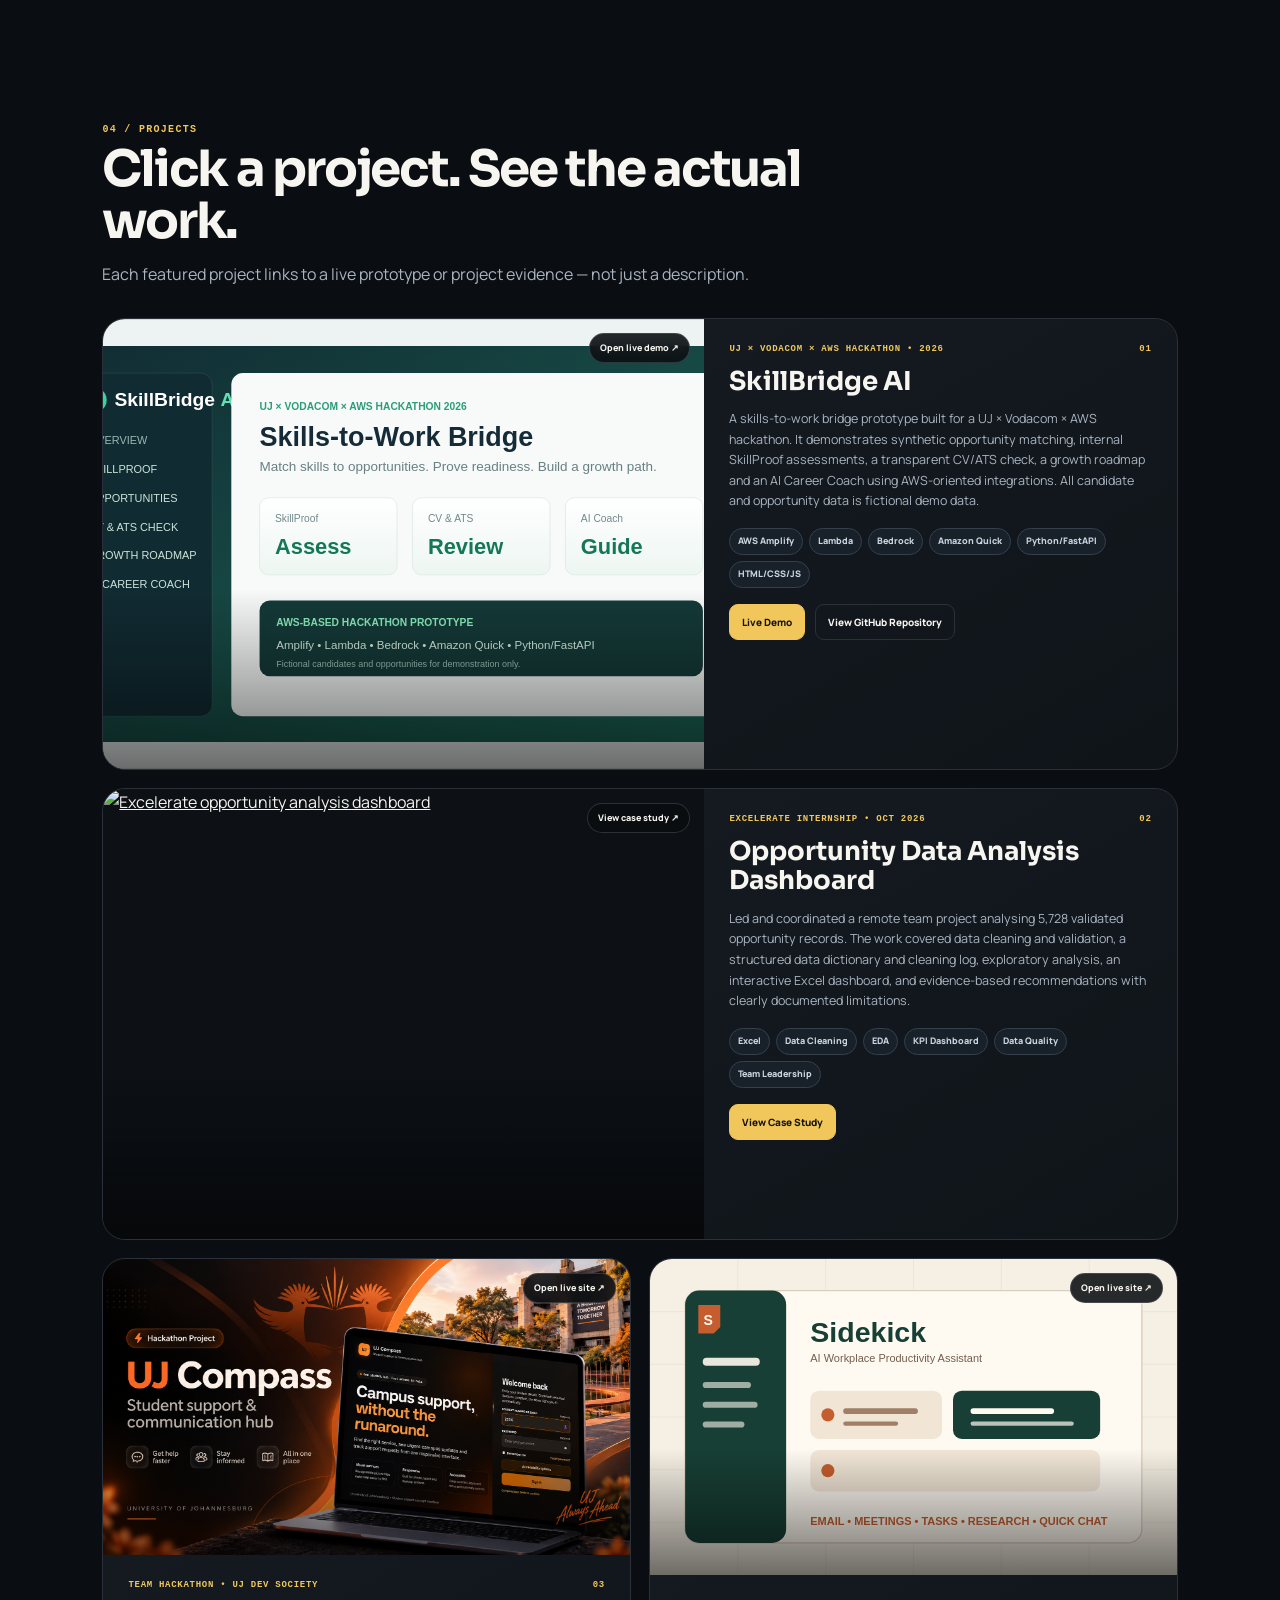
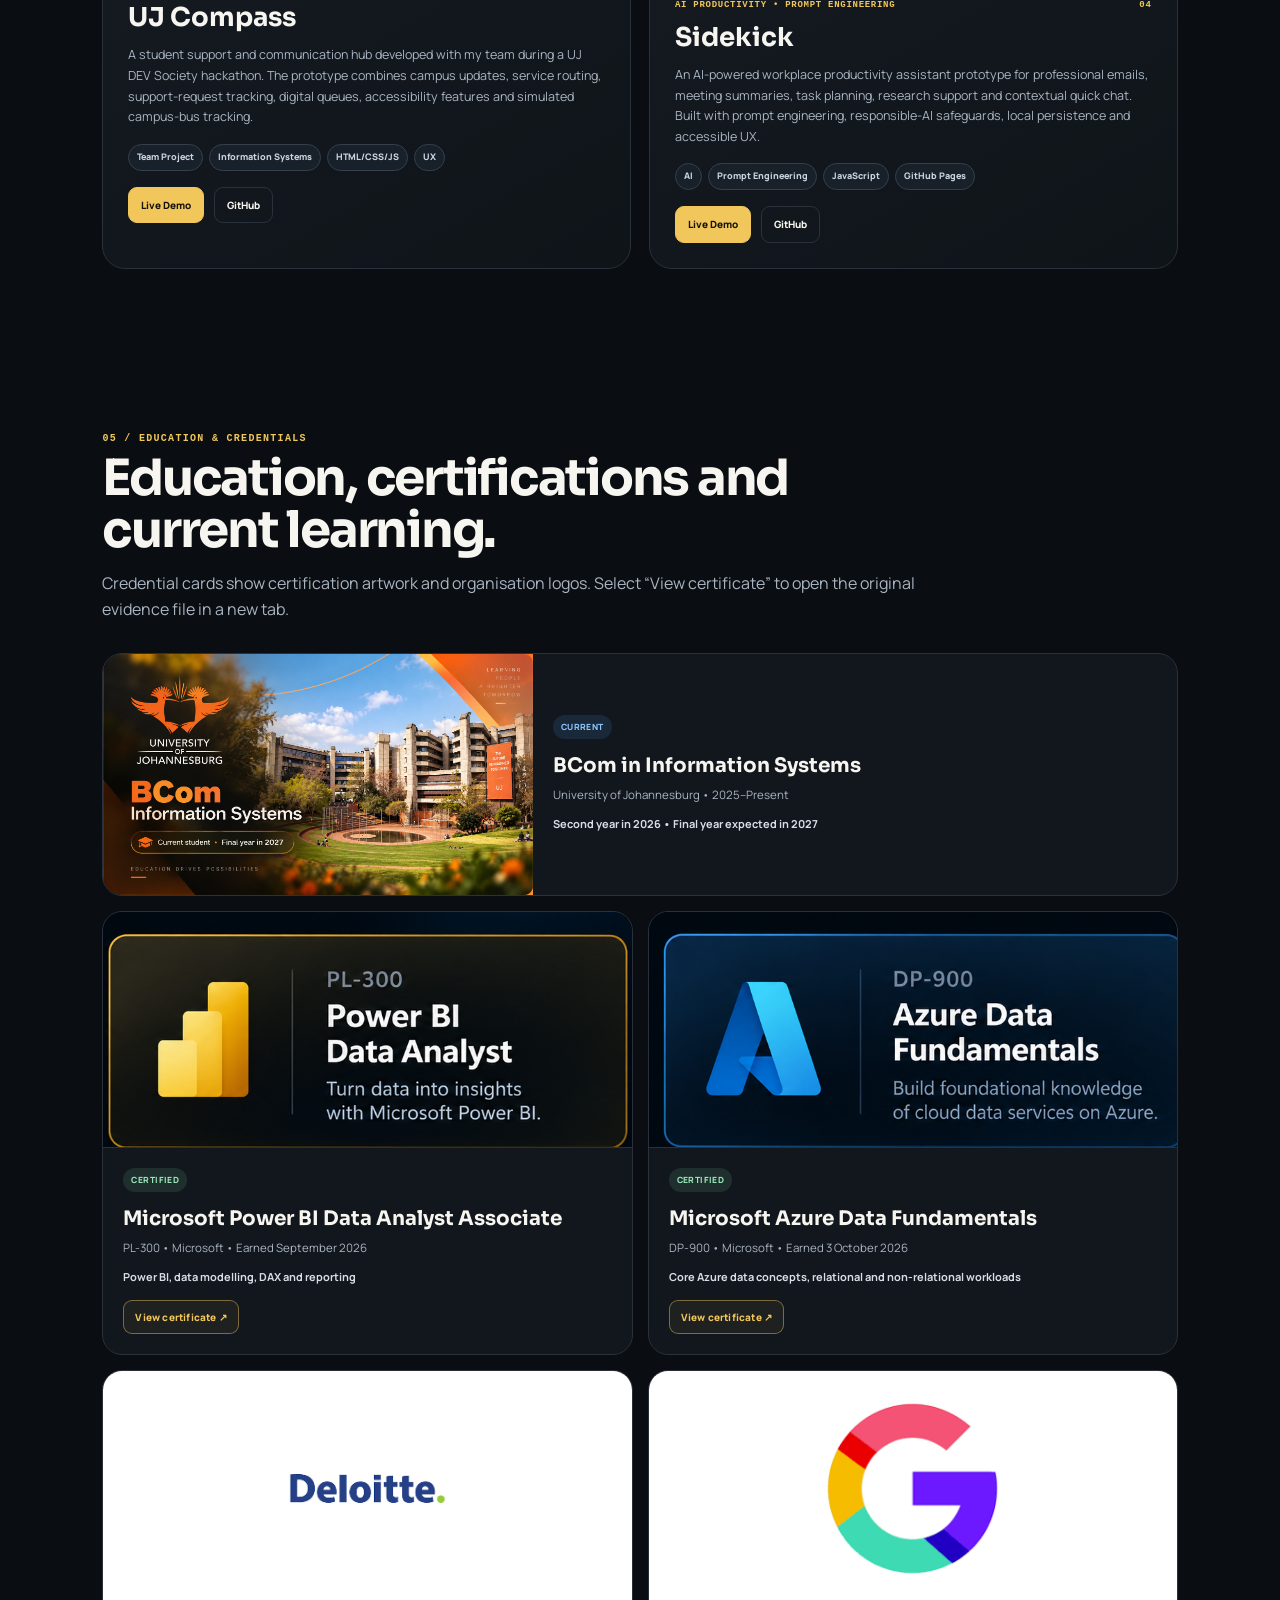
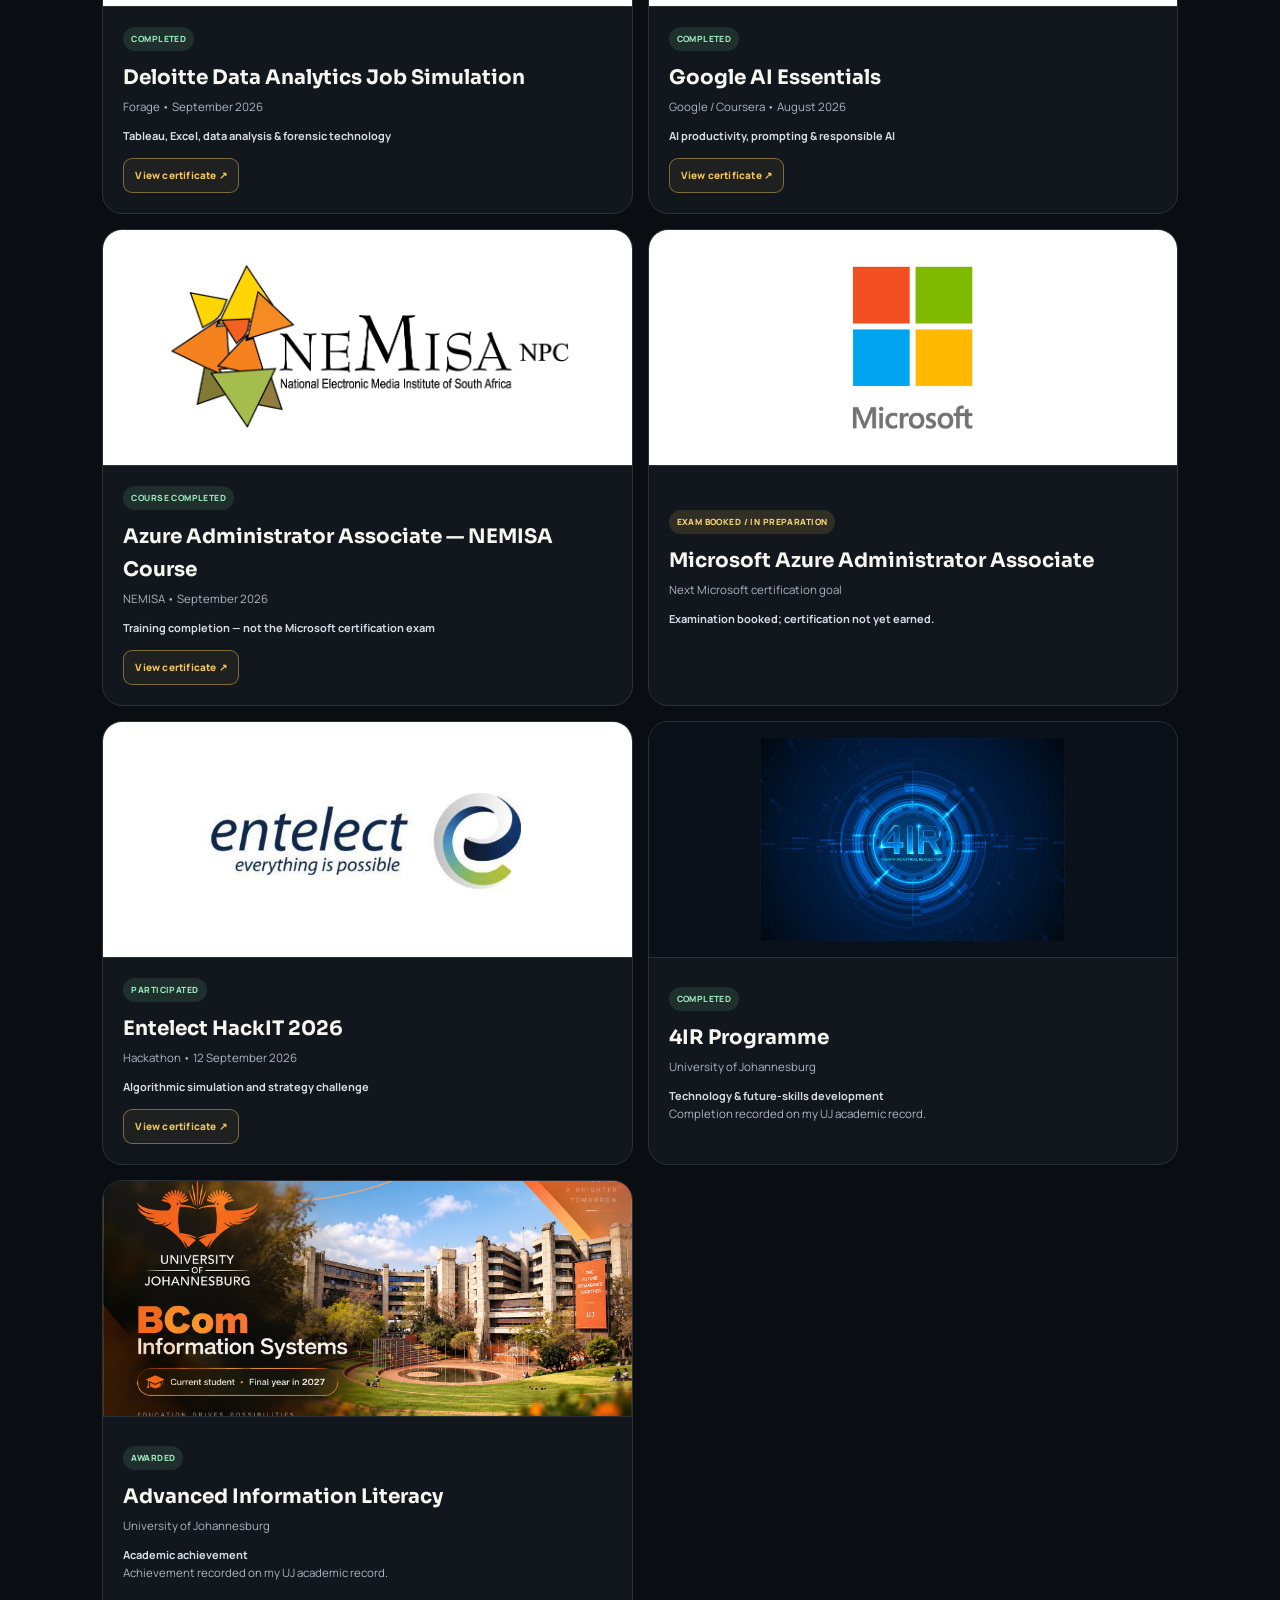
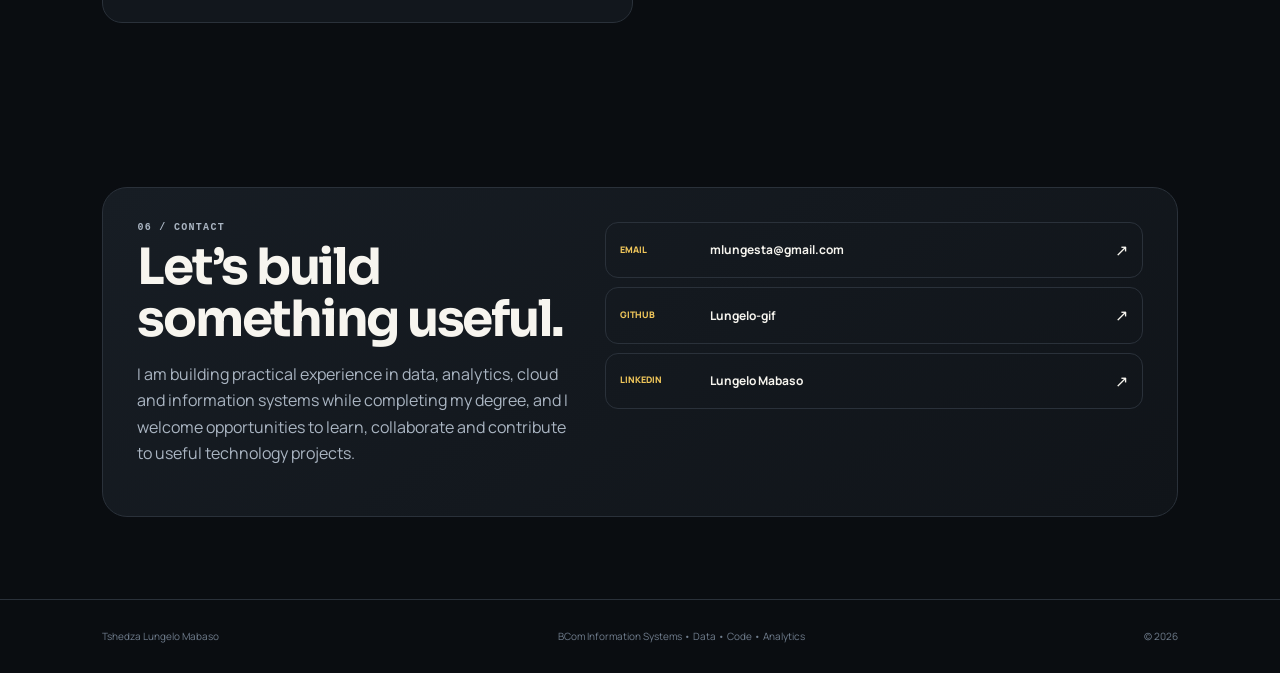
==== commit 405218e4: "Refresh projects and downloadable CV" ====
--- a/index.html
+++ b/index.html
@@ -32,7 +32,7 @@
   </div>
   <div class="hero-side">
     <div class="portrait-card"><div class="portrait-frame"><img src="assets/profile.jpg?v=20261101" alt="Tshedza Lungelo Mabaso"></div><div class="portrait-caption"><b>Based in Johannesburg</b><span>Open to internships & graduate opportunities</span></div></div>
-    <div class="hero-stats"><div><b>5</b><span>featured projects</span></div><div><b>2</b><span>Microsoft certifications</span></div><div><b>AZ</b><span>Administrator exam booked</span></div></div>
+    <div class="hero-stats"><div><b>4</b><span>featured projects</span></div><div><b>2</b><span>Microsoft certifications</span></div><div><b>AZ</b><span>Administrator exam booked</span></div></div>
   </div>
 </header>
 
@@ -85,13 +85,23 @@
   <div class="project-grid">
     <article class="project-card featured"><a class="project-media" href="https://lungelo-gif.github.io/skillbridge-ai/" target="_blank" rel="noopener"><img src="assets/project-skillbridge.svg" alt="SkillBridge AI hackathon prototype"><span class="open-chip">Open live demo ↗</span></a><div class="project-body"><div class="project-top"><span>UJ × VODACOM × AWS HACKATHON • 2026</span><span>01</span></div><h3>SkillBridge AI</h3><p>A skills-to-work bridge prototype built for a UJ × Vodacom × AWS hackathon. It demonstrates synthetic opportunity matching, internal SkillProof assessments, a transparent CV/ATS check, a growth roadmap and an AI Career Coach using AWS-oriented integrations. All candidate and opportunity data is fictional demo data.</p><div class="badges"><span>AWS Amplify</span><span>Lambda</span><span>Bedrock</span><span>Amazon Quick</span><span>Python/FastAPI</span><span>HTML/CSS/JS</span></div><div class="project-actions"><a href="https://lungelo-gif.github.io/skillbridge-ai/" target="_blank" rel="noopener">Live Demo</a><a class="ghost-link" href="https://github.com/Lungelo-gif/skillbridge-ai" target="_blank" rel="noopener">View GitHub Repository</a></div></div></article>
 
-    <article class="project-card"><a class="project-media" href="https://lungelo-gif.github.io/uj-compass/" target="_blank" rel="noopener"><img src="assets/project-uj-compass.png" alt="UJ Compass student support prototype"><span class="open-chip">Open live site ↗</span></a><div class="project-body"><div class="project-top"><span>TEAM HACKATHON • UJ DEV SOCIETY</span><span>02</span></div><h3>UJ Compass</h3><p>A student support and communication hub developed with my team during a UJ DEV Society hackathon. The prototype combines campus updates, service routing, support-request tracking, digital queues, accessibility features and simulated campus-bus tracking.</p><div class="badges"><span>Team Project</span><span>Information Systems</span><span>HTML/CSS/JS</span><span>UX</span></div><div class="project-actions"><a href="https://lungelo-gif.github.io/uj-compass/" target="_blank" rel="noopener">Live Demo</a><a class="ghost-link" href="https://github.com/Lungelo-gif/uj-compass" target="_blank" rel="noopener">GitHub</a></div></div></article>
+    <article class="project-card featured">
+      <a class="project-media" href="projects/excelerate-opportunity-dashboard.html">
+        <img src="assets/project-excelerate-dashboard.png" alt="Excelerate opportunity analysis dashboard">
+        <span class="open-chip">View case study ↗</span>
+      </a>
+      <div class="project-body">
+        <div class="project-top"><span>EXCELERATE INTERNSHIP • OCT 2026</span><span>02</span></div>
+        <h3>Opportunity Data Analysis Dashboard</h3>
+        <p>Led and coordinated a remote team project analysing 5,728 validated opportunity records. The work covered data cleaning and validation, a structured data dictionary and cleaning log, exploratory analysis, an interactive Excel dashboard, and evidence-based recommendations with clearly documented limitations.</p>
+        <div class="badges"><span>Excel</span><span>Data Cleaning</span><span>EDA</span><span>KPI Dashboard</span><span>Data Quality</span><span>Team Leadership</span></div>
+        <div class="project-actions"><a href="projects/excelerate-opportunity-dashboard.html">View Case Study</a></div>
+      </div>
+    </article>
 
-    <article class="project-card"><a class="project-media" href="https://lungelo-gif.github.io/sidekick-ai-productivity-assistant/" target="_blank" rel="noopener"><img src="assets/project-sidekick.svg" alt="Sidekick workplace productivity assistant"><span class="open-chip">Open live site ↗</span></a><div class="project-body"><div class="project-top"><span>AI PRODUCTIVITY • PROMPT ENGINEERING</span><span>03</span></div><h3>Sidekick</h3><p>An AI-powered workplace productivity assistant prototype for professional emails, meeting summaries, task planning, research support and contextual quick chat. Built with prompt engineering, responsible-AI safeguards, local persistence and accessible UX.</p><div class="badges"><span>AI</span><span>Prompt Engineering</span><span>JavaScript</span><span>GitHub Pages</span></div><div class="project-actions"><a href="https://lungelo-gif.github.io/sidekick-ai-productivity-assistant/" target="_blank" rel="noopener">Live Demo</a><a class="ghost-link" href="https://github.com/Lungelo-gif/sidekick-ai-productivity-assistant" target="_blank" rel="noopener">GitHub</a></div></div></article>
+    <article class="project-card"><a class="project-media" href="https://lungelo-gif.github.io/uj-compass/" target="_blank" rel="noopener"><img src="assets/project-uj-compass.png" alt="UJ Compass student support prototype"><span class="open-chip">Open live site ↗</span></a><div class="project-body"><div class="project-top"><span>TEAM HACKATHON • UJ DEV SOCIETY</span><span>03</span></div><h3>UJ Compass</h3><p>A student support and communication hub developed with my team during a UJ DEV Society hackathon. The prototype combines campus updates, service routing, support-request tracking, digital queues, accessibility features and simulated campus-bus tracking.</p><div class="badges"><span>Team Project</span><span>Information Systems</span><span>HTML/CSS/JS</span><span>UX</span></div><div class="project-actions"><a href="https://lungelo-gif.github.io/uj-compass/" target="_blank" rel="noopener">Live Demo</a><a class="ghost-link" href="https://github.com/Lungelo-gif/uj-compass" target="_blank" rel="noopener">GitHub</a></div></div></article>
 
-    <article class="project-card"><a class="project-media" href="projects/sales-dashboard.html"><img src="assets/sales-dashboard-preview.png" alt="Excel sales analysis dashboard"><span class="open-chip">View project ↗</span></a><div class="project-body"><div class="project-top"><span>EXCEL • DATA ANALYSIS</span><span>04</span></div><h3>Sales Data Analysis Dashboard</h3><p>A guided analytics project that transforms electronics sales records into monthly summaries, KPIs and visual trends for management reporting.</p><div class="badges"><span>Excel</span><span>KPIs</span><span>Charts</span><span>Data Analysis</span></div><div class="project-actions"><a href="projects/sales-dashboard.html">View Project</a><a class="ghost-link" href="projects/sales-dashboard/Lungelo_Sales_Data_Analysis_Project.xlsx">Excel File</a></div></div></article>
-
-    <article class="project-card"><a class="project-media" href="projects/student-analyzer.html"><img src="assets/student-analyzer-data-preview.png" alt="Student performance analyzer data preview"><span class="open-chip">View code ↗</span></a><div class="project-body"><div class="project-top"><span>PYTHON • DATA PROJECT</span><span>05</span></div><h3>Student Performance Data Analyzer</h3><p>A beginner Python project that reads structured CSV data, calculates student and subject averages, ranks performance and identifies strengths and improvement areas.</p><div class="badges"><span>Python</span><span>CSV</span><span>Functions</span><span>Analysis</span></div><div class="project-actions"><a href="projects/student-analyzer.html">View Project</a><a class="ghost-link" href="projects/student-analyzer/student_analyzer.py">Python File</a></div></div></article>
+    <article class="project-card"><a class="project-media" href="https://lungelo-gif.github.io/sidekick-ai-productivity-assistant/" target="_blank" rel="noopener"><img src="assets/project-sidekick.svg" alt="Sidekick workplace productivity assistant"><span class="open-chip">Open live site ↗</span></a><div class="project-body"><div class="project-top"><span>AI PRODUCTIVITY • PROMPT ENGINEERING</span><span>04</span></div><h3>Sidekick</h3><p>An AI-powered workplace productivity assistant prototype for professional emails, meeting summaries, task planning, research support and contextual quick chat. Built with prompt engineering, responsible-AI safeguards, local persistence and accessible UX.</p><div class="badges"><span>AI</span><span>Prompt Engineering</span><span>JavaScript</span><span>GitHub Pages</span></div><div class="project-actions"><a href="https://lungelo-gif.github.io/sidekick-ai-productivity-assistant/" target="_blank" rel="noopener">Live Demo</a><a class="ghost-link" href="https://github.com/Lungelo-gif/sidekick-ai-productivity-assistant" target="_blank" rel="noopener">GitHub</a></div></div></article>
   </div>
 </section>
 
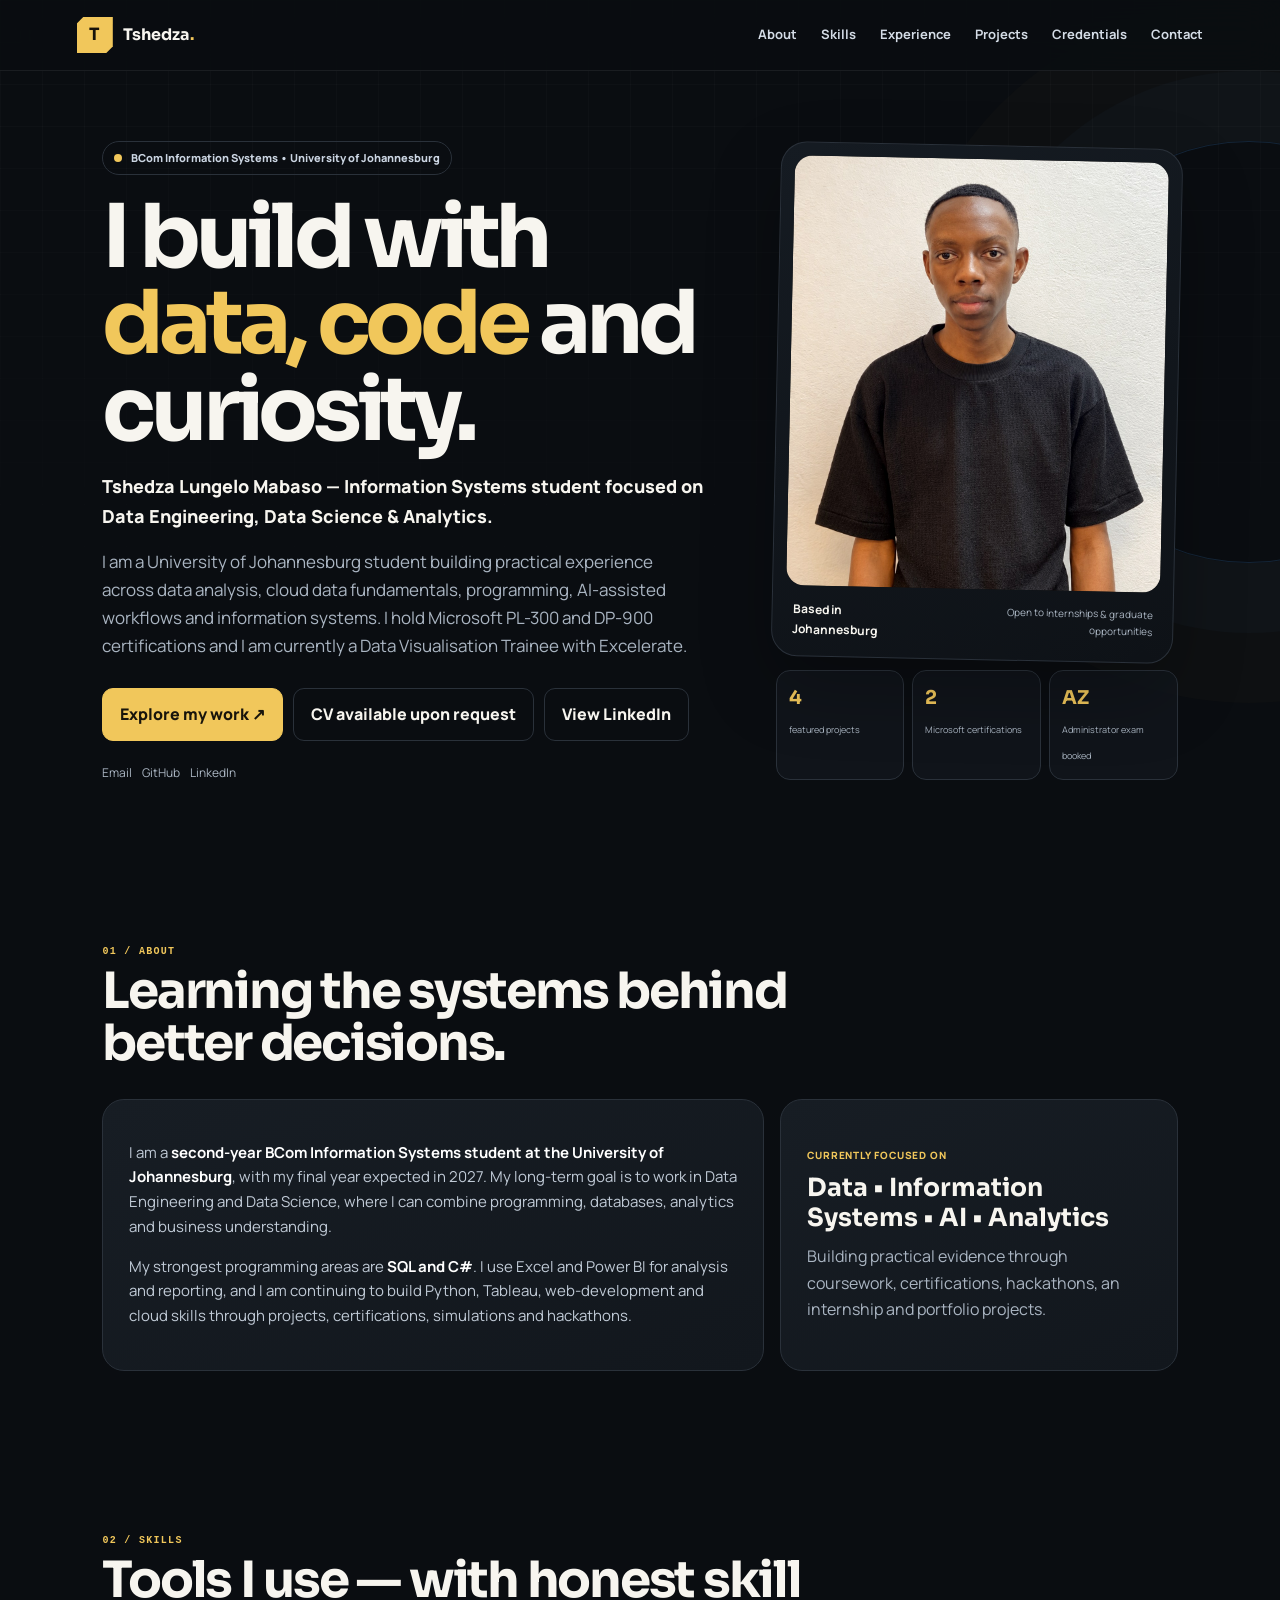
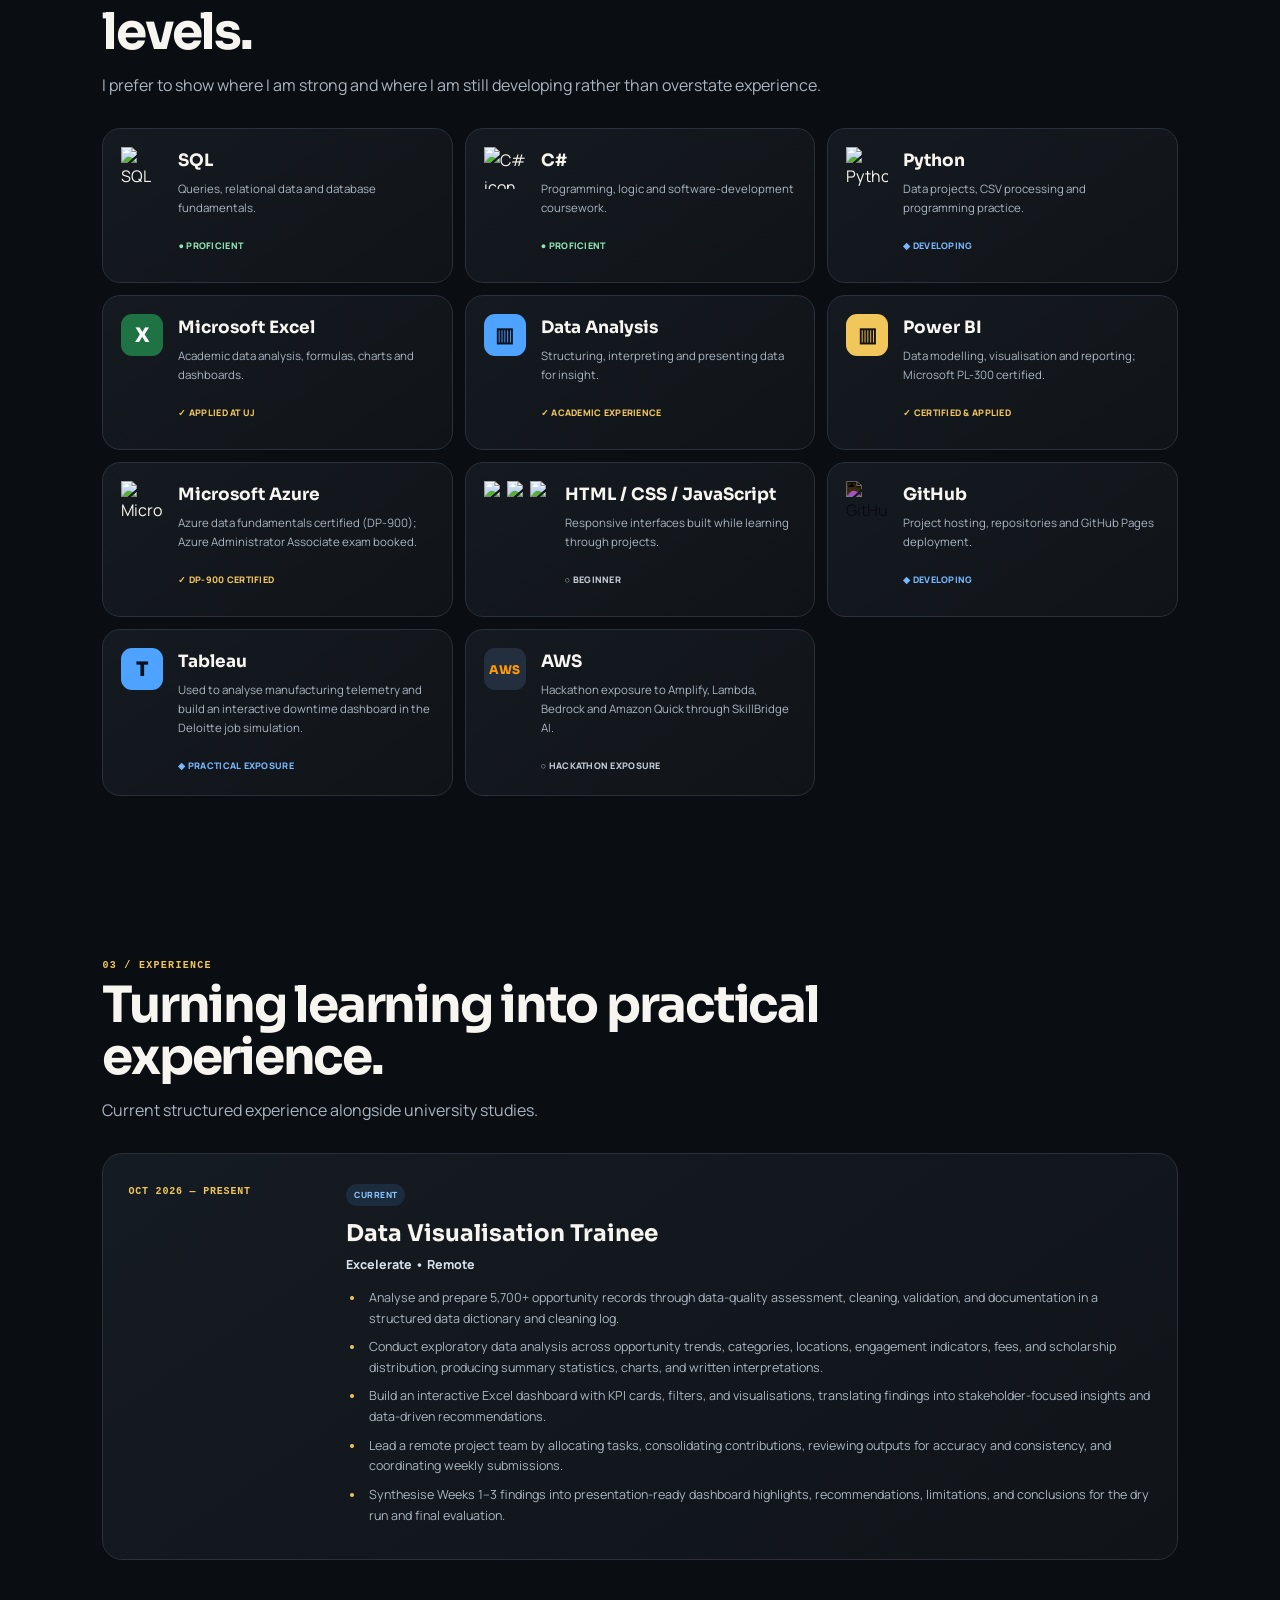
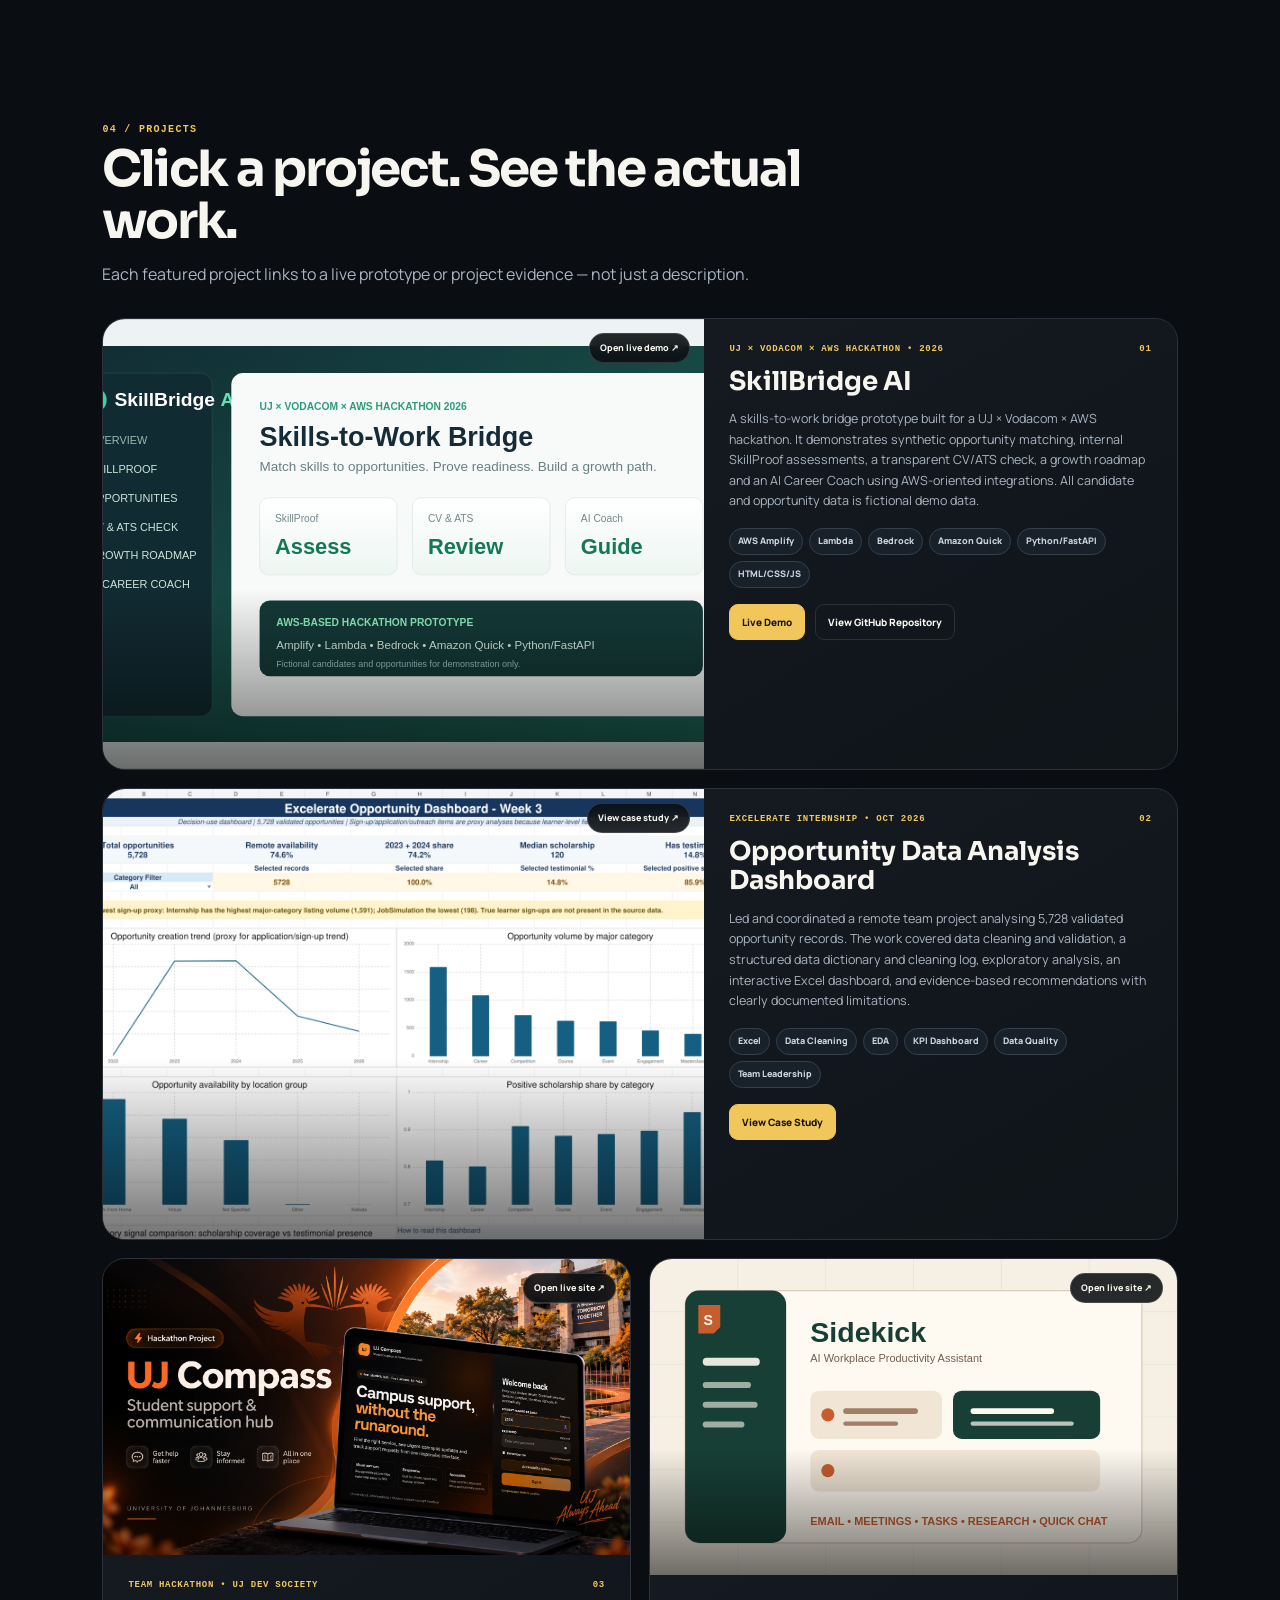
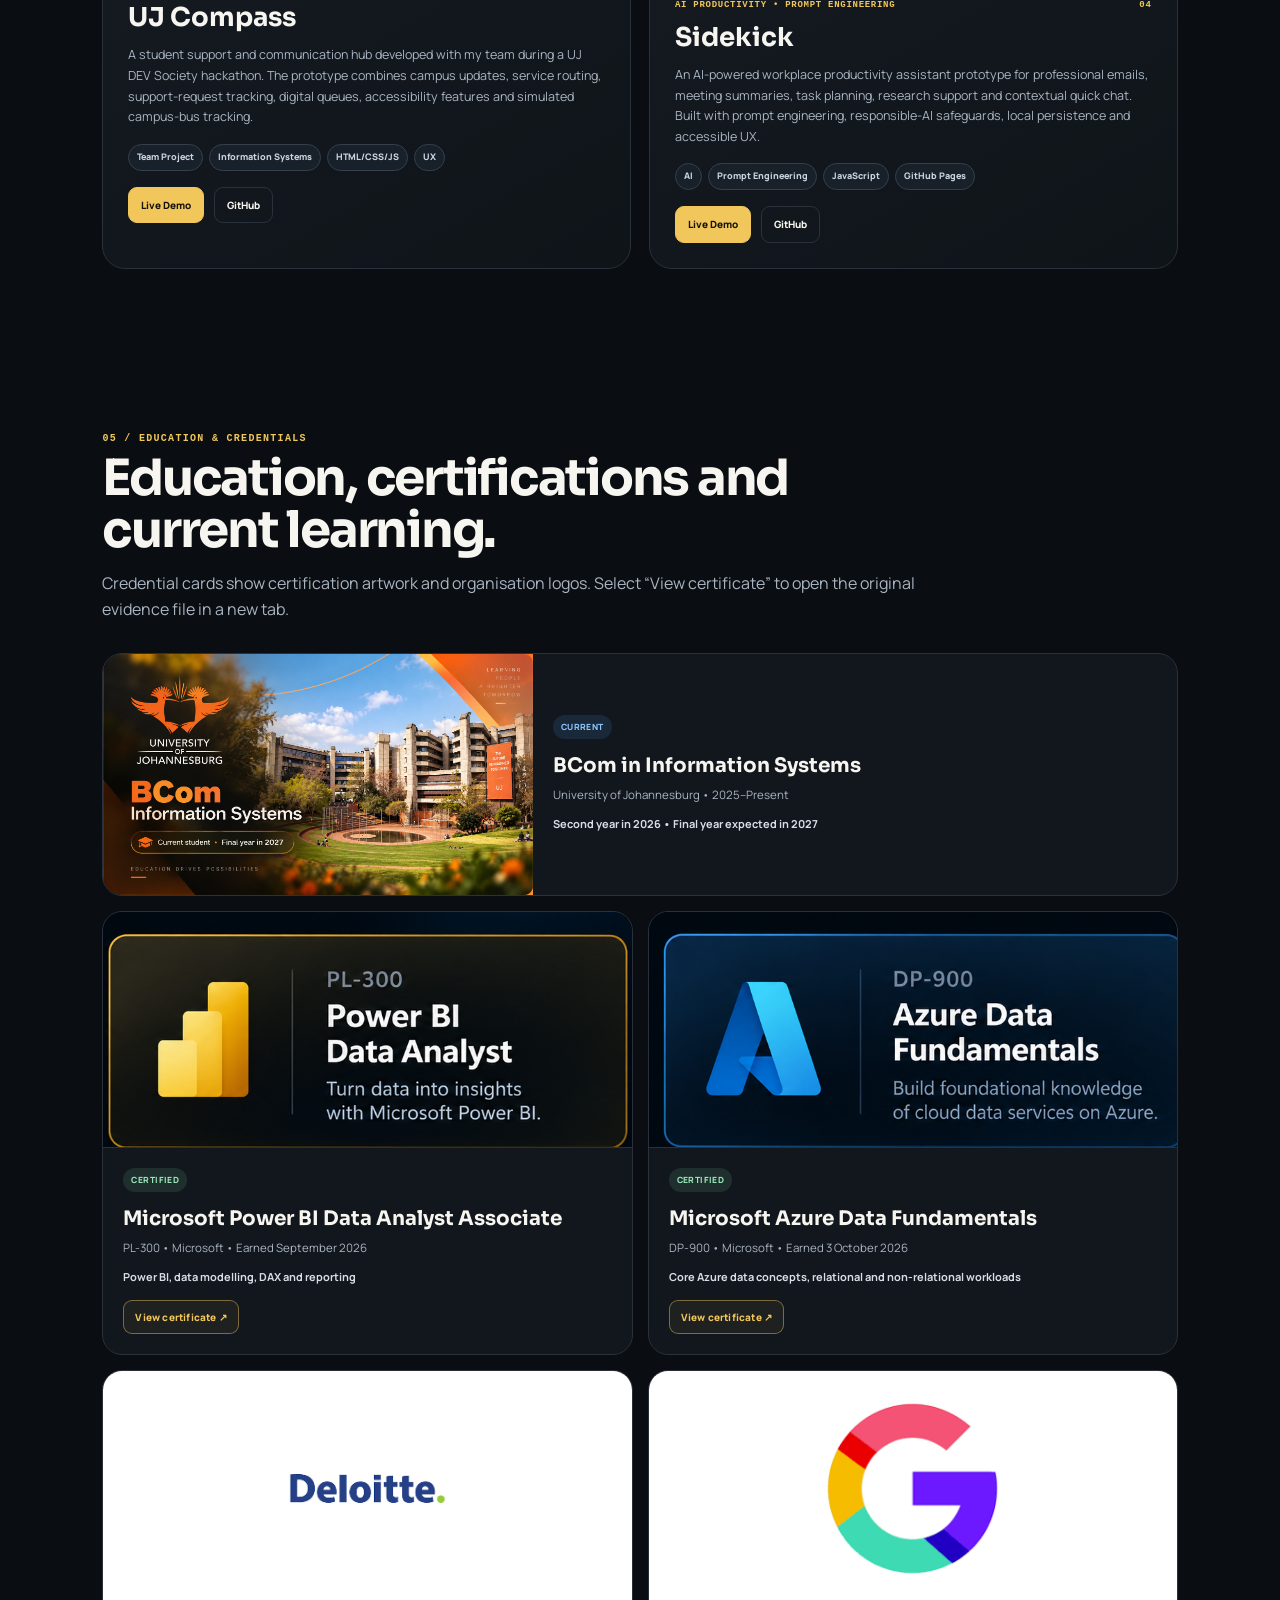
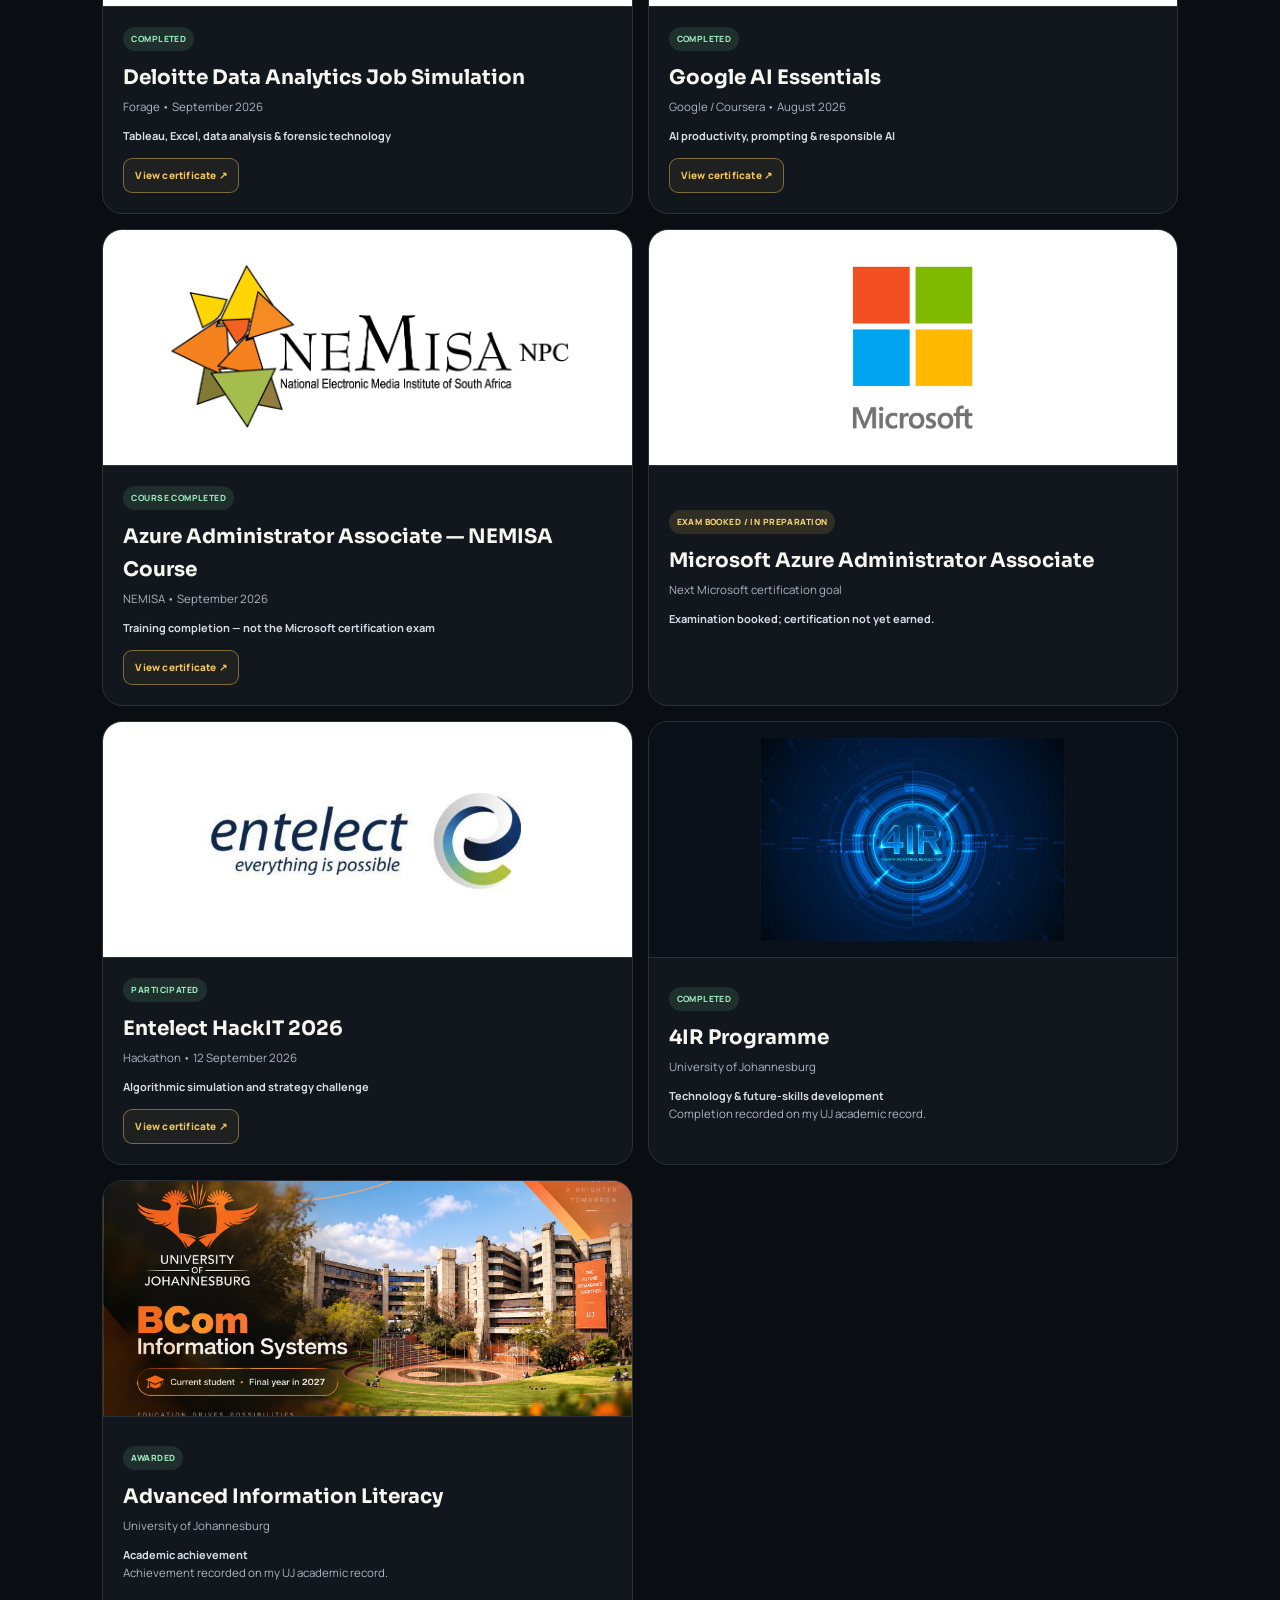
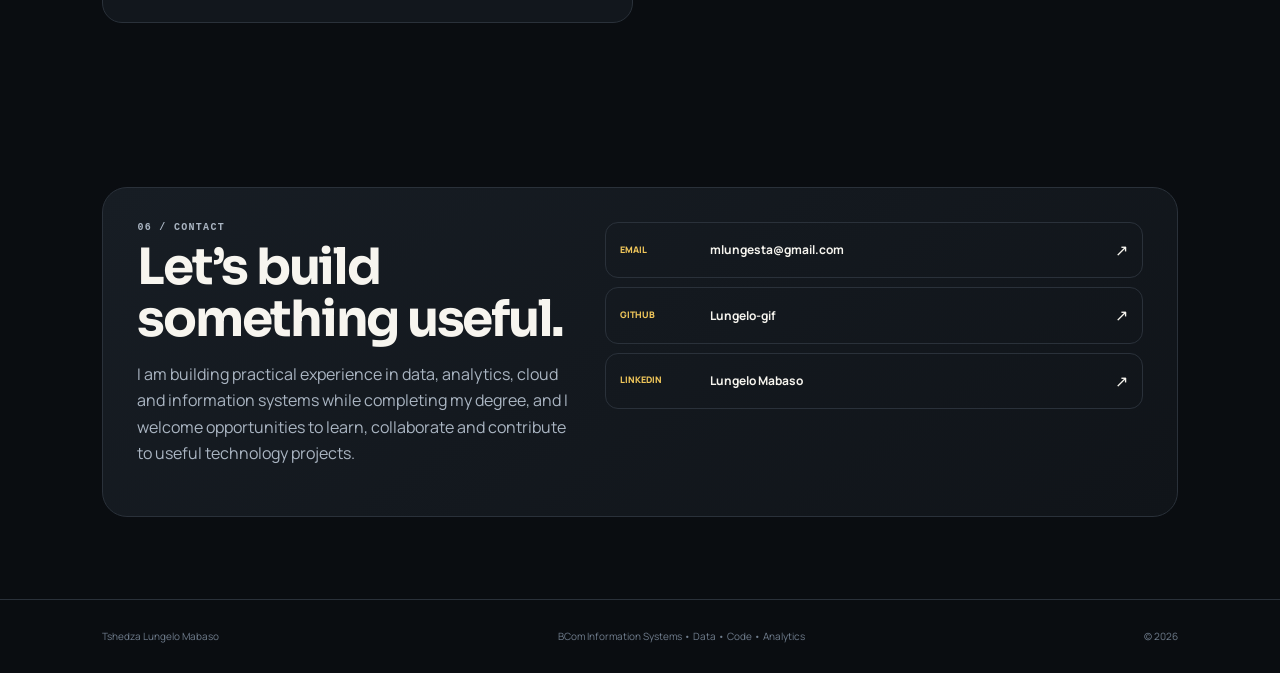
==== commit df5a3387: "Replace public CV download with availability notice" ====
--- a/index.html
+++ b/index.html
@@ -27,7 +27,7 @@
     <h1>I build with <em>data, code</em> and curiosity.</h1>
     <p class="hero-role">Tshedza Lungelo Mabaso — Information Systems student focused on Data Engineering, Data Science & Analytics.</p>
     <p class="lead">I am a University of Johannesburg student building practical experience across data analysis, cloud data fundamentals, programming, AI-assisted workflows and information systems. I hold Microsoft PL-300 and DP-900 certifications and I am currently a Data Visualisation Trainee with Excelerate.</p>
-    <div class="hero-actions"><a class="btn" href="#projects">Explore my work ↗</a><a class="btn secondary" href="Tshedza_Lungelo_Mabaso_CV.pdf" download="Tshedza_Lungelo_Mabaso_CV.pdf">Download CV ↓</a><a class="btn secondary" href="https://www.linkedin.com/in/lungelo-mabaso-3bb61b306/" target="_blank" rel="noopener">View LinkedIn</a></div>
+    <div class="hero-actions"><a class="btn" href="#projects">Explore my work ↗</a><span class="btn secondary" role="note" aria-label="Curriculum vitae available upon request">CV available upon request</span><a class="btn secondary" href="https://www.linkedin.com/in/lungelo-mabaso-3bb61b306/" target="_blank" rel="noopener">View LinkedIn</a></div>
     <div class="social-row"><a href="mailto:mlungesta@gmail.com">Email</a><a href="https://github.com/Lungelo-gif" target="_blank" rel="noopener">GitHub</a><a href="https://www.linkedin.com/in/lungelo-mabaso-3bb61b306/" target="_blank" rel="noopener">LinkedIn</a></div>
   </div>
   <div class="hero-side">
